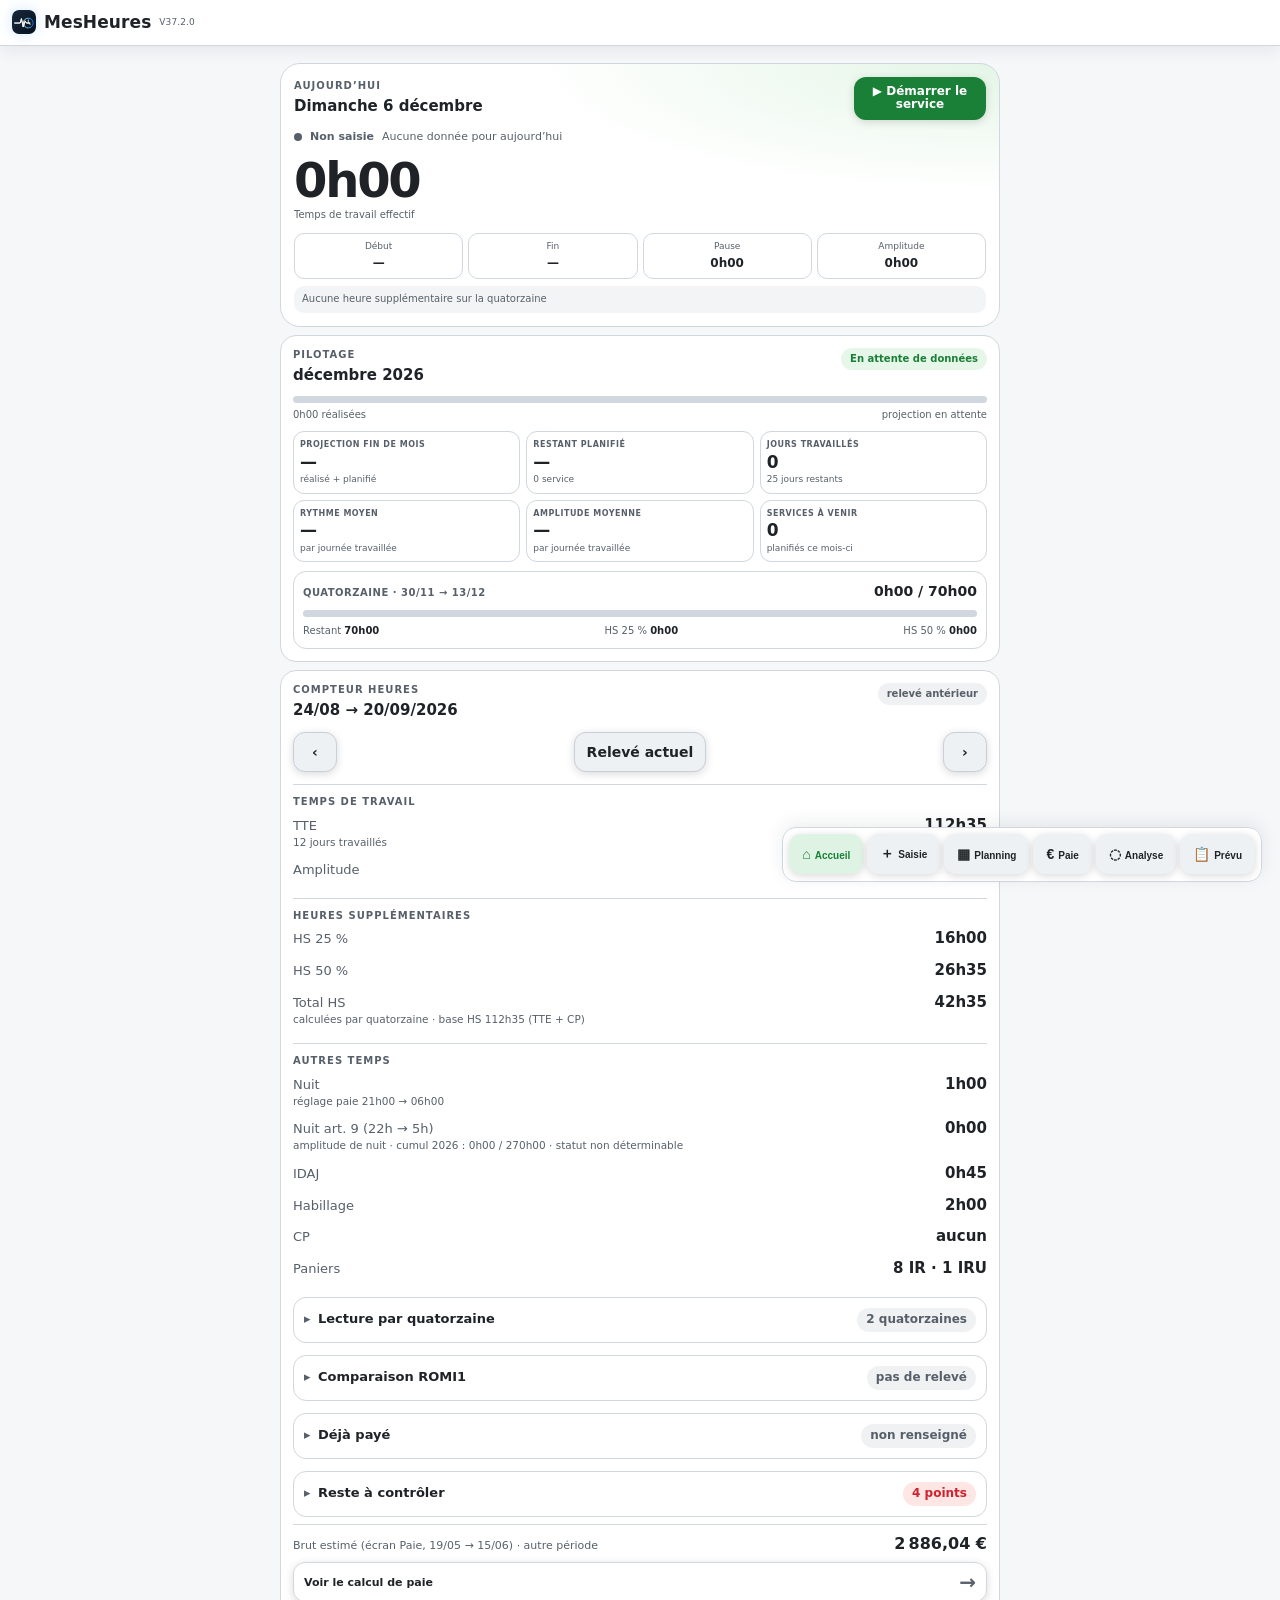
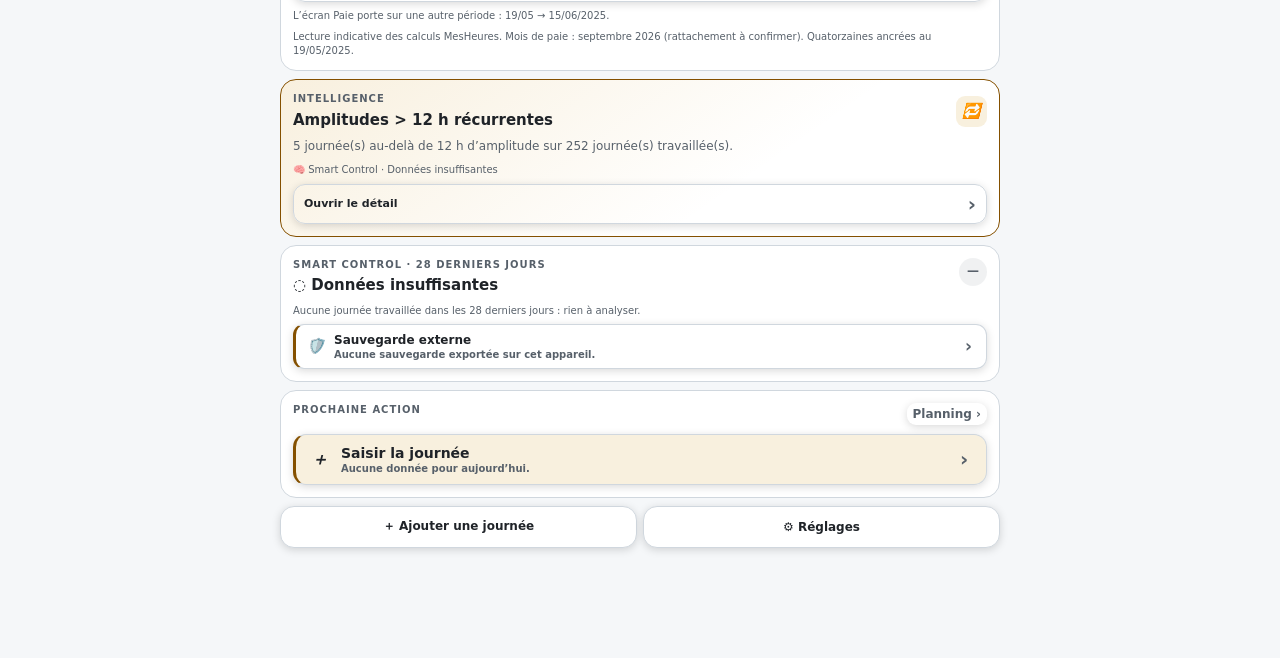
==== app/src/main/assets/web/index.html @ 26252062 "V37.2.0-C — Analyse structurée du planning prévisionnel Chaîne d'analyse d'un planning importé (lot " ====
<!DOCTYPE html>
<html lang="fr">
<head>
<meta charset="utf-8">
<meta name="viewport" content="width=device-width,initial-scale=1,viewport-fit=cover">
<meta name="theme-color" content="#0d1117">
<title>MesHeures V37.2.0</title>
<meta name="application-version" content="37.2.0">
<link rel="manifest" href="./manifest.json">
<link rel="stylesheet" href="./style/v30.css?v=37.2.0-C">
<link rel="stylesheet" href="./style/v31-home.css?v=37.2.0-C">
<link rel="stylesheet" href="./style/v32-fixes.css?v=37.2.0-C">
<link rel="icon" href="./icon.svg">







<!-- xlsx / pdf.js / tesseract ne sont plus chargés ici : ils pesaient plusieurs Mo
     téléchargés et parsés à CHAQUE démarrage, même sans import ni OCR.
     Ils sont maintenant chargés à la demande via mhLoadLib() (app-core.js),
     seulement quand une fonction d'import/OCR en a réellement besoin. -->
<style id="mh-base">
/* Styles de secours critiques : l'app reste correcte même si le CSS externe est encore en cache. */
#mhSplash{position:fixed;inset:0;background:#0b1016;z-index:9999;display:flex;flex-direction:column;align-items:center;justify-content:center;gap:8px;transition:opacity .28s ease,visibility .28s ease}
#mhSplash img{width:82px!important;height:82px!important;max-width:82px!important;object-fit:contain;border-radius:22px;box-shadow:0 0 30px #1687ff44}
#mhSplash b{font-size:25px;letter-spacing:-.5px}
#mhSplash span{font-size:10px;color:#7f8b98;letter-spacing:.8px}
#mhSplash.off{opacity:0;visibility:hidden;pointer-events:none}
.mh-header-logo{width:24px!important;height:24px!important;max-width:24px!important;max-height:24px!important;object-fit:contain;vertical-align:-6px;border-radius:7px;box-shadow:0 0 14px #1f8fff33}
:root{--bg:#0d1117;--card:#161b22;--line:#30363d;--txt:#e6edf3;--dim:#8b949e;--ok:#3fb950;--warn:#d29922;--bad:#f85149;--acc:#238636;--blue:#58a6ff;--pur:#bc8cff;--ora:#f0883e}
*{box-sizing:border-box;-webkit-tap-highlight-color:transparent}
body{margin:0;background:var(--bg);color:var(--txt);font:15px/1.45 system-ui,-apple-system,sans-serif;padding-bottom:80px}
header{position:sticky;top:0;z-index:20;background:#0d1117ee;backdrop-filter:blur(8px);border-bottom:1px solid var(--line);padding:10px 12px}
h1{font-size:17px;margin:0;display:flex;align-items:center;gap:8px}
.badge{background:var(--bad);color:#fff;font-size:10px;border-radius:9px;padding:1px 6px;font-weight:700}
.tabs{display:flex;gap:4px;margin-top:9px;overflow-x:auto}
.tabs button{flex:1;min-width:60px;background:#21262d;border:1px solid var(--line);color:var(--dim);border-radius:8px;padding:7px 2px;font-size:11px;font-weight:600;position:relative}
.tabs button.on{background:var(--acc);color:#fff;border-color:var(--acc)}
.tabs button .tb{position:absolute;top:-4px;right:-2px;background:var(--bad);color:#fff;font-size:9px;border-radius:7px;padding:0 4px;font-weight:700}
main{padding:12px;max-width:860px;margin:0 auto}
main>section{display:none}main>section.on{display:block}
.card{background:var(--card);border:1px solid var(--line);border-radius:12px;padding:13px;margin-bottom:11px}
h2{font-size:15px;margin:0 0 10px;color:var(--ok);display:flex;align-items:center;gap:7px}
h2 .sub{font-size:11px;color:var(--dim);font-weight:400}
label{display:block;font-size:11px;color:var(--dim);margin-bottom:3px;text-transform:uppercase;letter-spacing:.3px}
input,select,textarea{background:#0d1117;border:1px solid var(--line);color:var(--txt);border-radius:8px;padding:9px;font-size:15px;width:100%;font-family:inherit}
input[type=checkbox]{width:20px;height:20px;vertical-align:-4px}
textarea{font-size:12px;font-family:ui-monospace,monospace}
.grid{display:grid;gap:9px;grid-template-columns:repeat(auto-fit,minmax(130px,1fr))}
.g2{display:grid;gap:9px;grid-template-columns:1fr 1fr}
.g3{display:grid;gap:9px;grid-template-columns:1fr 1fr 1fr}
button{background:var(--acc);color:#fff;border:0;border-radius:9px;padding:10px 13px;font-size:14px;font-weight:600;cursor:pointer}
button.g{background:#21262d;border:1px solid var(--line);color:var(--txt)}
button.r{background:#3d1a1c;border:1px solid #6e2427;color:#ff9b96}
button.b{background:#0d2137;border:1px solid #1a3a5c;color:var(--blue)}
.row{display:flex;gap:7px;align-items:center;flex-wrap:wrap}
.nav{display:flex;gap:8px;align-items:center;margin-bottom:11px}
.nav button{padding:10px 15px;font-size:17px}
.nav .lbl{flex:1;text-align:center;font-weight:700;font-size:15px}
.chips{display:flex;gap:5px;flex-wrap:wrap;margin-bottom:11px}
.chips button{flex:1;min-width:56px;padding:8px 3px;font-size:12px;background:#21262d;border:1px solid var(--line);color:var(--dim)}
.chips button.on{background:var(--acc);color:#fff;border-color:var(--acc)}
table{width:100%;border-collapse:collapse;font-size:13px}
th,td{padding:6px 3px;text-align:left;border-bottom:1px solid var(--line);vertical-align:top}
th{color:var(--dim);font-size:10px;text-transform:uppercase;font-weight:600}
td.n,th.n{text-align:right;font-variant-numeric:tabular-nums}
td.ok{color:var(--ok);font-weight:700}td.bad{color:var(--bad);font-weight:700}
tr.q{background:#0f2d1a}tr.q td{color:var(--ok);font-weight:700}
tr.t{background:#1c2128}tr.t td{font-weight:700}
.kpis{display:grid;gap:8px;grid-template-columns:repeat(auto-fit,minmax(88px,1fr))}
.kpi{background:#0d1117;border:1px solid var(--line);border-radius:9px;padding:9px 4px;text-align:center;cursor:default}
.kpi b{display:block;font-size:16px;color:var(--ok);font-variant-numeric:tabular-nums}
.kpi span{font-size:10px;color:var(--dim)}
.kpi.warn b{color:var(--warn)}.kpi.bad b{color:var(--bad)}
.al{padding:8px 10px;border-radius:7px;margin-bottom:6px;font-size:13px;line-height:1.4}
.al.w{background:#2d2411;border-left:3px solid var(--warn)}
.al.b{background:#2d1516;border-left:3px solid var(--bad)}
.al.i{background:#11202d;border-left:3px solid var(--blue)}
.al.k{background:#0f2d1a;border-left:3px solid var(--ok)}
.al.p{background:#1e1230;border-left:3px solid var(--pur)}
.cal{display:grid;grid-template-columns:repeat(7,1fr) 44px;gap:3px}
.cal .h{font-size:10px;color:var(--dim);text-align:center;padding:3px 0}
.cel{background:#0d1117;border:1px solid var(--line);border-radius:7px;padding:4px 1px;min-height:52px;text-align:center;cursor:pointer;transition:opacity .15s}
.cel:active{opacity:.7}
.cel .d{font-size:11px;color:var(--dim)}
.cel .v{font-size:12px;font-weight:700;font-variant-numeric:tabular-nums}
.cel .ic{font-size:9px;line-height:1.2}
.cel.T{background:#0f2d1a;border-color:#1d5c33}.cel.T .v{color:var(--ok)}
.cel.RC{background:#1a1f4d;border-color:#33409e}.cel.RC .v{color:#8b9bff}
.cel.CP{background:#3d3312;border-color:#7a6620}.cel.CP .v{color:var(--warn)}
.cel.MAL{background:#3d1a1c;border-color:#6e2427}.cel.MAL .v{color:#ff9b96}
.cel.NUIT{background:#1a0d3d;border-color:#3d1a7a}.cel.NUIT .v{color:var(--pur)}
.cel.off{opacity:.3}.cel.now{outline:2px solid var(--ok)}
.cel.err{outline:2px solid var(--bad)}
.rec{background:#1c2128;border:1px solid var(--line);border-radius:7px;font-size:10px;padding:4px 1px;text-align:center;color:var(--dim);line-height:1.25}
.rec b{display:block;color:var(--ok);font-size:11px}
.pz{background:#0d1117;border:1px solid var(--line);border-radius:9px;padding:9px;margin-bottom:7px}
.bar{height:7px;background:#21262d;border-radius:4px;overflow:hidden;margin:7px 0}
.bar i{display:block;height:100%;background:var(--ok);transition:width .3s}
.bar.warn i{background:var(--warn)}.bar.bad i{background:var(--bad)}
.mut{color:var(--dim);font-size:12px}
.tag{display:inline-block;font-size:10px;font-weight:700;padding:2px 6px;border-radius:4px;margin:1px}
.tag.ok{background:#0f2d1a;color:var(--ok)}.tag.w{background:#2d2411;color:var(--warn)}.tag.b{background:#2d1516;color:var(--bad)}.tag.i{background:#11202d;color:var(--blue)}
.fab{position:fixed;bottom:0;left:0;right:0;background:#0d1117ee;backdrop-filter:blur(8px);border-top:1px solid var(--line);padding:9px 12px;display:flex;gap:8px;z-index:30}
.fab button{flex:1;font-size:13px}
.chart{display:flex;align-items:flex-end;gap:3px;height:92px;margin:9px 0}
.chart .bar-w{flex:1;height:100%;display:flex;flex-direction:column;justify-content:flex-end;align-items:center;gap:2px}
.chart .bar-w .bv{background:var(--acc);border-radius:3px 3px 0 0;width:100%;min-height:2px;transition:height .3s}
.chart .bar-w .bv.hs{background:var(--warn)}
.chart .bar-w .bl{font-size:8px;color:var(--dim)}
.modal-bg{display:none;position:fixed;inset:0;background:#0009;z-index:50;justify-content:center;align-items:flex-end}
.modal-bg.on{display:flex}
.modal{background:var(--card);border:1px solid var(--line);border-radius:16px 16px 0 0;padding:18px;width:100%;max-width:600px;max-height:80vh;overflow-y:auto}
.modal h3{margin:0 0 12px;font-size:16px}
.diff-ok{color:var(--ok)}.diff-bad{color:var(--bad)}.diff-warn{color:var(--warn)}
@media(min-width:600px){.modal{border-radius:16px;margin:auto}}
@media print{.tabs,.fab,header,button,textarea,.modal-bg{display:none!important}section{display:block!important}body{background:#fff;color:#000;padding:0}.card{border:1px solid #ccc;background:#fff;page-break-inside:avoid}h2,.kpi b{color:#000}}

/* premium fallback */
/* Fallback premium UI: keeps the dashboard readable even when an old PWA cache serves the stylesheet. */
.mh-dashboard{max-width:720px!important;margin:0 auto;padding-top:4px}.dash-head{display:flex;align-items:center;justify-content:space-between;padding:8px 2px 3px}.dash-brand{display:flex;align-items:center;gap:10px}.dash-logo{width:42px;height:42px;border-radius:13px;display:grid;place-items:center;background:linear-gradient(145deg,#242a35,#141922);border:1px solid #343c48;font-size:21px}.dash-kicker{font-size:12px;letter-spacing:1.3px;font-weight:900}.dash-kicker span{display:inline-block;margin-left:5px;padding:2px 7px;border:1px solid #c6a84b;border-radius:999px;color:#e4c762;font-size:8px;vertical-align:2px}.dash-greeting{font-size:21px;font-weight:800;line-height:1.1;margin-top:3px}.dash-settings{width:43px;height:43px;border-radius:13px!important;padding:0!important}.dash-sub{color:var(--dim);font-size:11px;padding:4px 4px 12px}.hero-pro{position:relative;overflow:hidden;background:linear-gradient(145deg,#171d26,#0b0f14);border:1px solid #2b3541;border-radius:23px;padding:17px;margin-bottom:16px}.hero-pro-top{display:flex;align-items:center;justify-content:space-between}.hero-pro-title{font-size:15px;font-weight:800}.hero-play{width:42px;height:42px;border-radius:13px!important;background:#222a34!important;border:1px solid #35404d!important;padding:0!important;font-size:22px!important}.hero-time{font-size:52px;line-height:1;font-weight:900;letter-spacing:-2.5px;margin:17px 0 4px}.hero-caption{color:var(--dim);font-size:11px}.hero-chart{height:55px;display:flex;align-items:flex-end;gap:8px;margin-top:16px}.mini-day{height:100%;flex:1;display:flex;flex-direction:column;justify-content:flex-end;align-items:center;gap:4px}.mini-day i{display:block;width:100%;max-width:24px;border-radius:6px 6px 2px 2px;background:linear-gradient(180deg,#b98cff,#7454bf)}.mini-day i.today{background:linear-gradient(180deg,#64dd8f,#209c54)}.mini-day span{font-size:8px;color:#6f7a86}.section-head{display:flex;align-items:center;justify-content:space-between;margin:5px 2px 9px}.section-head h2{margin:0!important;color:#eef3f7!important;font-size:16px!important}.text-action{background:transparent!important;border:0!important;color:#8e9aaa!important;padding:2px!important;font-size:11px!important}.period-pill{font-size:9px;padding:5px 8px;border-radius:999px;background:#151c24;border:1px solid #29333e;color:#8793a0}.stat-pair{display:grid;grid-template-columns:1fr 1fr;gap:10px;margin-bottom:16px}.stat-card{border:1px solid #2a333e;border-radius:18px;padding:14px;background:linear-gradient(145deg,#171d25,#10151c);min-height:110px;display:flex;flex-direction:column;justify-content:space-between}.stat-card span{font-size:10px;color:#9aa4b0}.stat-card b{font-size:25px}.stat-card.purple b{color:#b98cff}.stat-card.gold b{color:#e3b84c}.activity-card,.dash-panel{background:linear-gradient(145deg,#151b22,#0f141a);border:1px solid #29333e;border-radius:19px;padding:12px;margin-bottom:10px}.activity-grid{display:grid;grid-template-columns:repeat(7,1fr);gap:5px}.activity-day{min-height:74px!important;padding:9px 3px!important;border-radius:12px!important;background:#171e27!important;border:1px solid #28323e!important;display:flex;flex-direction:column;align-items:center;justify-content:space-between}.activity-day b{font-size:9px;color:#7d8996}.activity-day strong{font-size:13px}.activity-day.work strong{color:#65dc8e}.activity-day.night strong{color:#b98cff}.activity-day.leave strong{color:#e1b74d}.dash-grid-2{display:grid;grid-template-columns:1fr 1fr;gap:10px}.panel-title{display:flex;justify-content:space-between;font-weight:800;font-size:12px;margin-bottom:11px}.big-inline{display:flex;flex-direction:column}.big-inline b,.pay-big{font-size:24px;font-weight:900}.dash-muted{font-size:9px;color:#778390}.dash-progress{height:7px;background:#202832;border-radius:999px;overflow:hidden;margin:12px 0 7px}.dash-progress i{display:block;height:100%;background:linear-gradient(90deg,#36b865,#71dd9a)}.pay-lines{display:grid;gap:5px;margin-top:10px}.pay-lines div{display:flex;justify-content:space-between;border-top:1px solid #28313b;padding-top:5px;font-size:9px}.dash-alert{width:100%;display:flex;align-items:center;gap:9px;text-align:left;background:#121820!important;border:1px solid #252f3a!important;color:var(--txt)!important;padding:9px!important;border-radius:11px!important;margin-bottom:6px}.dash-alert div{display:flex;flex-direction:column;min-width:0;flex:1}.dash-alert small{font-size:10px;overflow:hidden;text-overflow:ellipsis}.dash-ok{padding:11px;border-radius:11px;background:#102318;color:#6ddd96;font-size:10px}.audit-empty{padding:12px;border-radius:10px;background:#0d1117;border:1px dashed var(--line);color:var(--dim);font-size:12px}@media(max-width:600px){.mh-dashboard{padding-left:0;padding-right:0}.hero-time{font-size:47px}.dash-grid-2{grid-template-columns:1fr}.stat-card{min-height:105px}}

/* Mobile navigation / legal / projection */
.mh-v30-nav{display:none}
.mh-v30-menu,.mh-v30-overlay{display:none;position:fixed;inset:0;background:#000b;z-index:100;align-items:flex-end}
.mh-v30-menu.on{display:flex}.mh-v30-sheet,.mh-v30-dialog{width:100%;max-width:680px;margin:auto auto 0;background:var(--card);border:1px solid var(--line);border-radius:18px 18px 0 0;padding:16px;max-height:86vh;overflow:auto}
.mh-v30-sheet-head{display:flex;justify-content:space-between;align-items:center;margin-bottom:12px;font-size:17px}.mh-v30-tools{display:grid;grid-template-columns:1fr 1fr;gap:8px}.mh-v30-tools button{background:#21262d;border:1px solid var(--line);text-align:left}.mh-v30-theme{border-top:1px solid var(--line);margin-top:14px;padding-top:12px}.mh-v30-theme>div{display:flex;gap:7px;margin-top:8px}.mh-v30-theme button{flex:1;background:#21262d}
.mh-v30-projection{margin-top:10px}.mh-v30-proj-grid{display:grid;grid-template-columns:repeat(3,1fr);gap:7px}.mh-v30-proj-grid>div{background:#0d1117;border:1px solid var(--line);border-radius:10px;padding:9px;text-align:center}.mh-v30-proj-grid span{display:block;font-size:10px;color:var(--dim)}.mh-v30-proj-grid b{display:block;font-size:18px;margin-top:3px}.mh-v30-proj-grid b.ok{color:var(--ok)}.mh-v30-proj-grid b.warn{color:var(--warn)}.mh-v30-proj-grid b.bad{color:var(--bad)}.mh-v30-proj-note,.mh-v30-reg small{display:block;color:var(--dim);font-size:10px;margin-top:8px}.mh-v30-reg{margin-top:9px;padding-top:9px;border-top:1px solid var(--line)}.mh-v30-back{display:flex;justify-content:space-between;align-items:center;padding:9px 0;border-bottom:1px solid var(--line);font-size:12px}.mh-v30-legal-list small{display:block;color:var(--dim);margin-top:3px}.mh-v30-overlay{display:flex}.mh-v30-dialog{margin:auto;border-radius:18px;max-height:85vh}.mh-v30-dialog hr{border:0;border-top:1px solid var(--line);margin:12px 0}
:root[data-theme="light"]{--bg:#f5f7f9;--card:#fff;--line:#d0d7de;--txt:#1f2328;--dim:#57606a;--ok:#1a7f37;--warn:#9a6700;--bad:#cf222e;--blue:#0969da;--pur:#8250df;--ora:#bc4c00} :root[data-theme="light"] body{background:var(--bg)}
@media(max-width:700px){body{padding-bottom:76px}.tabs{display:none}.mh-v30-nav{display:flex;position:fixed;left:0;right:0;bottom:0;z-index:80;background:#0d1117f2;border-top:1px solid var(--line);backdrop-filter:blur(12px);padding:7px 6px calc(7px + env(safe-area-inset-bottom));gap:5px}.mh-v30-nav button{flex:1;background:transparent;color:var(--dim);border:0;padding:6px 2px;font-size:18px;line-height:1}.mh-v30-nav button span{display:block;font-size:9px;margin-top:3px;font-weight:700}.mh-v30-nav button:active,.mh-v30-nav button:hover{color:#fff}.mh-v30-proj-grid{grid-template-columns:1fr 1fr 1fr}.mh-v30-tools{grid-template-columns:1fr 1fr}}
@media(min-width:701px){.mh-v30-nav{display:flex;position:fixed;right:18px;bottom:18px;z-index:80;background:var(--card);border:1px solid var(--line);border-radius:14px;padding:6px;gap:4px}.mh-v30-nav button{background:#21262d}.mh-v30-nav button span{font-size:10px;margin-left:4px}}

.mh-v30-intel{margin:10px 0}.mh-v30-intel .mh-v30-kpis{display:grid;grid-template-columns:repeat(3,1fr);gap:8px}.mh-v30-intel .mh-v30-kpis>div{background:#0d1117;border:1px solid var(--line);border-radius:10px;padding:9px;text-align:center}.mh-v30-intel .mh-v30-kpis b{display:block;font-size:18px}.mh-v30-intel .mh-v30-kpis span{display:block;color:var(--dim);font-size:9px;margin-top:3px}.mh-v30-intel .mh-v30-kpis b.ok{color:var(--ok)}.mh-v30-intel .mh-v30-kpis b.warn{color:var(--warn)}.mh-v30-intel .mh-v30-kpis b.bad{color:var(--bad)}.mh-v30-intel-bar{height:7px;background:#202832;border-radius:999px;overflow:hidden;margin:10px 0 7px}.mh-v30-intel-bar i{display:block;height:100%;background:linear-gradient(90deg,#36b865,#e3b84c,#f85149)}.mh-v30-intel-note{font-size:10px;color:var(--dim);margin-bottom:9px}.mh-v30-intel details{border-top:1px solid var(--line);padding-top:9px}.mh-v30-intel details summary{font-size:12px;font-weight:700;cursor:pointer}.mh-v30-intel .al small{display:block;color:var(--dim);margin-top:4px}.mh-v30-intel .audit-empty{margin-top:8px}
@media(max-width:600px){.mh-v30-intel .mh-v30-kpis{grid-template-columns:1fr 1fr}.mh-v30-intel .mh-v30-kpis>div:last-child{grid-column:1/-1}}

/* V31.1.0 — THEME LIGHT FINAL OVERRIDE
   Cette couche corrige les anciennes couches historiques qui imposaient des couleurs sombres en dur.
   Elle ne modifie ni le moteur métier ni les données. */
:root[data-theme="light"]{
  --bg:#f5f7f9;--card:#ffffff;--card2:#f0f3f6;--line:#d0d7de;--txt:#1f2328;--dim:#57606a;
  --acc:#1a7f37;--acc2:#116329;--blue:#0969da;--warn:#9a6700;--bad:#cf222e;--pur:#8250df;--ora:#bc4c00;
  --shadow:0 8px 24px rgba(31,35,40,.10);
  color-scheme:light;
}
:root[data-theme="light"] html,
html[data-theme="light"]{background:#f5f7f9!important;color-scheme:light}
:root[data-theme="light"] body{
  background:#f5f7f9!important;color:#1f2328!important;
}
:root[data-theme="light"] header{
  background:rgba(255,255,255,.94)!important;border-bottom-color:#d0d7de!important;box-shadow:0 4px 18px rgba(31,35,40,.08)!important;
}
:root[data-theme="light"] .card,
:root[data-theme="light"] .home-card,
:root[data-theme="light"] .dash-panel,
:root[data-theme="light"] .activity-card,
:root[data-theme="light"] .mh-plugin-card,
:root[data-theme="light"] .mh-v30-card,
:root[data-theme="light"] .mh-v30-dossier,
:root[data-theme="light"] .mh-v30-proof,
:root[data-theme="light"] .mh-v30-reconciliation,
:root[data-theme="light"] .pay-sim-card,
:root[data-theme="light"] .hero,
:root[data-theme="light"] .hero-pro,
:root[data-theme="light"] .pro-summary,
:root[data-theme="light"] .security-box,
:root[data-theme="light"] .mh-v30-sheet,
:root[data-theme="light"] .mh-v30-dialog,
:root[data-theme="light"] .mh-dashboard .card{
  background:#ffffff!important;color:#1f2328!important;border-color:#d0d7de!important;box-shadow:var(--shadow)!important;
}
:root[data-theme="light"] .hero-pro,
:root[data-theme="light"] .hero,
:root[data-theme="light"] .pro-summary{
  background:linear-gradient(145deg,#ffffff,#f4f7fa)!important;
}
:root[data-theme="light"] .stat-card,
:root[data-theme="light"] .activity-day,
:root[data-theme="light"] .mh-v30-proj-grid>div,
:root[data-theme="light"] .mh-v30-intel .mh-v30-kpis>div,
:root[data-theme="light"] .kpi,
:root[data-theme="light"] .home-kpi,
:root[data-theme="light"] .pz,
:root[data-theme="light"] .cel,
:root[data-theme="light"] .rec,
:root[data-theme="light"] .audit-strip span,
:root[data-theme="light"] .pro-grid>div,
:root[data-theme="light"] .mh-v30-row,
:root[data-theme="light"] .period-pill{
  background:#f6f8fa!important;color:#1f2328!important;border-color:#d0d7de!important;
}
:root[data-theme="light"] .stat-card,
:root[data-theme="light"] .activity-card,
:root[data-theme="light"] .dash-panel{background:linear-gradient(145deg,#ffffff,#f6f8fa)!important}
:root[data-theme="light"] .mh-v30-nav,
:root[data-theme="light"] .fab,
:root[data-theme="light"] .nav{
  background:rgba(255,255,255,.96)!important;color:#1f2328!important;border-color:#d0d7de!important;box-shadow:0 -4px 18px rgba(31,35,40,.08)!important;
}
:root[data-theme="light"] .mh-v30-nav button,
:root[data-theme="light"] .mh-v30-tools button,
:root[data-theme="light"] .mh-v30-theme button,
:root[data-theme="light"] .tabs button,
:root[data-theme="light"] button.g{
  background:#eef1f4!important;color:#1f2328!important;border-color:#c7cfd8!important;
}
:root[data-theme="light"] .mh-v30-nav button:hover,
:root[data-theme="light"] .mh-v30-nav button:active{color:#0969da!important}
:root[data-theme="light"] button.b{background:#eaf2ff!important;color:#0969da!important;border-color:#9ec5fe!important}
:root[data-theme="light"] button.r{background:#fff0f0!important;color:#cf222e!important;border-color:#f2b8b8!important}
:root[data-theme="light"] input,
:root[data-theme="light"] select,
:root[data-theme="light"] textarea{
  background:#ffffff!important;color:#1f2328!important;border-color:#c7cfd8!important;
}
:root[data-theme="light"] input::placeholder,
:root[data-theme="light"] textarea::placeholder{color:#8c959f!important}
:root[data-theme="light"] .mh-page-title,
:root[data-theme="light"] .home-title,
:root[data-theme="light"] .dash-greeting,
:root[data-theme="light"] .section-head h2,
:root[data-theme="light"] .panel-title,
:root[data-theme="light"] .dash-kicker,
:root[data-theme="light"] h1,
:root[data-theme="light"] h3,
:root[data-theme="light"] td,
:root[data-theme="light"] th{color:#1f2328!important}
:root[data-theme="light"] .section-head h2{color:#1f2328!important}
:root[data-theme="light"] .mh-page-sub,
:root[data-theme="light"] .dash-sub,
:root[data-theme="light"] .home-date,
:root[data-theme="light"] .home-muted,
:root[data-theme="light"] .dash-muted,
:root[data-theme="light"] .hero-caption,
:root[data-theme="light"] .stat-card span,
:root[data-theme="light"] .stat-card small,
:root[data-theme="light"] .activity-day b,
:root[data-theme="light"] .period-pill,
:root[data-theme="light"] .text-action,
:root[data-theme="light"] .mut,
:root[data-theme="light"] label,
:root[data-theme="light"] .mh-v30-intel-note,
:root[data-theme="light"] .mh-v30-proj-note,
:root[data-theme="light"] .mh-v30-reg small{color:#57606a!important}
:root[data-theme="light"] .dash-logo{background:linear-gradient(145deg,#eef2f6,#ffffff)!important;border-color:#cbd3dc!important}
:root[data-theme="light"] .dash-settings{background:#eef1f4!important;color:#1f2328!important}
:root[data-theme="light"] .activity-day.work strong{color:#1a7f37!important}
:root[data-theme="light"] .activity-day.night strong{color:#8250df!important}
:root[data-theme="light"] .activity-day.leave strong{color:#9a6700!important}
:root[data-theme="light"] .home-kpi.ok b,
:root[data-theme="light"] .kpi b,
:root[data-theme="light"] .mh-v30-intel .mh-v30-kpis b.ok{color:#1a7f37!important}
:root[data-theme="light"] .home-kpi.warn b,
:root[data-theme="light"] .kpi.warn b,
:root[data-theme="light"] .mh-v30-intel .mh-v30-kpis b.warn{color:#9a6700!important}
:root[data-theme="light"] .home-kpi.bad b,
:root[data-theme="light"] .kpi.bad b,
:root[data-theme="light"] .mh-v30-intel .mh-v30-kpis b.bad{color:#cf222e!important}
:root[data-theme="light"] .cel.T{background:#e8f5ec!important;border-color:#9fd3ae!important}
:root[data-theme="light"] .cel.RC{background:#eef0ff!important;border-color:#b8c0f5!important}
:root[data-theme="light"] .cel.CP{background:#fff7dc!important;border-color:#e3c76b!important}
:root[data-theme="light"] .cel.MAL{background:#fff0f0!important;border-color:#e8aaaa!important}
:root[data-theme="light"] .cel.NUIT{background:#f3ecff!important;border-color:#c8a9ed!important}
:root[data-theme="light"] tr.q{background:#e8f5ec!important}
:root[data-theme="light"] tr.t{background:#eef1f4!important}
:root[data-theme="light"] .al.w{background:#fff7dc!important;border-left-color:#9a6700!important;color:#7a5200!important}
:root[data-theme="light"] .al.b{background:#fff0f0!important;border-left-color:#cf222e!important;color:#9b1c24!important}
:root[data-theme="light"] .al.i{background:#eaf2ff!important;border-left-color:#0969da!important;color:#0754a5!important}
:root[data-theme="light"] .al.k{background:#e8f5ec!important;border-left-color:#1a7f37!important;color:#176b31!important}
:root[data-theme="light"] .al.p{background:#f3ecff!important;border-left-color:#8250df!important;color:#6334a3!important}
:root[data-theme="light"] .danger-soft{background:#fff0f0!important;border-color:#e8aaaa!important;color:#9b1c24!important}
:root[data-theme="light"] .dash-alert{background:#f6f8fa!important;border-color:#d0d7de!important;color:#1f2328!important}
:root[data-theme="light"] .dash-ok{background:#e8f5ec!important;color:#176b31!important}
:root[data-theme="light"] .audit-empty{background:#f6f8fa!important;border-color:#d0d7de!important;color:#57606a!important}
:root[data-theme="light"] .mh-v30-menu,
:root[data-theme="light"] .mh-v30-overlay,
:root[data-theme="light"] .modal-bg{background:rgba(31,35,40,.35)!important}
:root[data-theme="light"] .mh-v30-sheet-head{color:#1f2328!important}
:root[data-theme="light"] .mh-v30-theme{border-color:#d0d7de!important}
:root[data-theme="light"] .mh-v30-intel .mh-v30-kpis>div,
:root[data-theme="light"] .mh-v30-proj-grid>div{box-shadow:none!important}
:root[data-theme="light"] .dash-progress,
:root[data-theme="light"] .mh-v30-intel-bar,
:root[data-theme="light"] .bar,
:root[data-theme="light"] .home-progress{background:#dfe5eb!important}
:root[data-theme="light"] .hero-play{background:#eef1f4!important;border-color:#c7cfd8!important;color:#1f2328!important}
:root[data-theme="light"] .pay-lines div,
:root[data-theme="light"] .home-row{border-color:#d0d7de!important}
:root[data-theme="light"] .mh-v30-timeline,
:root[data-theme="light"] .mh-v30-timeline *{border-color:#d0d7de!important}

</style>
<script defer src="./scripts/app-v35-romi-bridge.js?v=37.2.0-C"></script>
<script defer src="./scripts/app-v35-pa-analyse.js?v=37.2.0-C"></script>
</head>
<body><div id="mhSplash"><img src="./icon.svg" alt=""><b>MesHeures</b><span>Suivre aujourd’hui · anticiper demain</span></div>
<header>
<h1><img src="./icon.svg" class="mh-header-logo" alt="" width="24" height="24"> MesHeures <span id="mhVersion" class="mut" style="font-size:9px;font-weight:500">V37.2.0</span> <span id="hBadge" style="display:none" class="badge">!</span></h1>

</header>
<main>
<section id="s-home" class="mh-dashboard on"></section>


<section id="s-jour">
<div class="nav">
<button class="g" onclick="goDay(-1)">‹</button>
<div class="lbl" id="dLbl"></div>
<button class="g" onclick="goDay(1)">›</button>
</div>
<div class="card">
<div class="chips" id="dType"></div>
<div id="dWork"></div>
<div style="margin-top:9px"><label>Note</label>
<input id="dNote" maxlength="120" onchange="setD('note',this.value)" placeholder="Remarque, incident…"></div>
</div>
<div class="card"><h2>Résumé du jour</h2><div class="kpis" id="dKpi"></div><div id="dAl" style="margin-top:10px"></div></div>
<div class="card"><h2>Quatorzaine en cours</h2><div id="dQuat"></div></div>
<div class="card"><h2>Projection fin de période <span class="sub" id="dProjLbl"></span></h2><div id="dProj"></div></div>
<div class="fab">
<button class="g" onclick="goToday()">📅 Aujourd'hui</button>
<button class="g" onclick="dupliConfirm()">📋 Copier veille</button>
<button class="g danger-soft" onclick="clearDay()">🗑️ Effacer</button>
<button class="g" onclick="mhPrint()">🖨️ Imprimer</button>
</div>
</section>

<section id="s-mois">
<div class="nav">
<button class="g" onclick="goMonth(-1)">‹</button>
<div class="lbl" id="mLbl"></div>
<button class="g" onclick="goMonth(1)">›</button>
</div>
<div class="month-toolbar card">
  <div class="month-toolbar-top"><div><span class="month-mini-label">SUIVI DU MOIS</span><strong id="mSummaryLine">—</strong></div><button class="g month-today" onclick="goTodayMonth()">Aujourd'hui</button></div>
  <div class="month-modes" role="tablist" aria-label="Affichage du mois">
    <button id="mModeCal" class="on" onclick="setMonthMode('calendar')">▦ Calendrier</button>
    <button id="mModePlan" onclick="setMonthMode('planning')">☰ Planning</button>
  </div>
</div>
<div class="card month-calendar-card"><div class="month-legend"><span><i class="lg-work"></i>Travail</span><span><i class="lg-leave"></i>CP</span><span><i class="lg-rest"></i>RC</span><span><i class="lg-alert"></i>Alerte</span></div><div class="cal" id="mCal"></div>
<div class="mut month-help">Touchez une journée pour l'ouvrir · les totaux sont regroupés par semaine</div></div>
<div class="card month-selected" id="mSelected"></div>
<div class="card"><h2>Total du mois</h2><div class="kpis" id="mKpi"></div></div>
<div class="card"><h2>Graphique TTE journalier</h2><div class="chart" id="mChart"></div></div>
<div class="card"><h2>Dimanches, fériés et alertes du mois</h2><div id="mDim"></div></div>
</section>

<section id="s-paie">
<div class="nav">
<button class="g" onclick="goPer(-1)">‹</button>
<div class="lbl" id="pLbl"></div>
<button class="g" onclick="goPer(1)">›</button>
</div>
<div class="card">
<div class="g2">
<div><label>Début de période</label><input type="date" id="pS" onchange="DB.per.start=this.value;save();renderPay()"></div>
<div><label>Nb de quatorzaines</label><input type="number" min="1" max="6" id="pN" onchange="DB.per.nb=+this.value;save();renderPay()"></div>
</div>
<div style="margin-top:9px" id="pAlign"></div>
<button onclick="regPer()" style="margin-top:6px;width:100%">📌 Enregistrer dans l'audit</button>
</div>
<div class="card pay-sim-card" id="pSimCard"><div class="pay-sim-head"><div><span class="eyebrow">SIMULATION</span><h2>💶 Fiche de paie estimative</h2></div><span class="sim-badge">ESTIMATION</span></div><div id="pSim"></div><div class="sim-disclaimer">Simulation indicative — elle ne remplace pas votre bulletin de salaire.</div></div>
<div class="card"><h2>KPIs</h2><div class="kpis" id="pKpi"></div></div>
<div class="card"><h2>Détail quatorzaines</h2><div style="overflow-x:auto"><table id="pTab"></table></div></div>
<div class="card"><h2>Anomalies <span class="sub" id="pAlCount"></span></h2><div id="pAl"></div></div>
<div class="card"><h2>Brut estimé</h2><div style="overflow-x:auto"><table id="pBrut"></table></div>
<div class="g2" style="margin-top:9px">
<button class="g" onclick="copySum()">📋 Copier résumé</button>
<button class="g" onclick="mhPrint()">🖨️ Imprimer</button>
</div></div>
<div class="card"><h2>Repos compensateur</h2>
<div class="g2">
<div><label>HS 25 % payées (h)</label><input type="number" step="0.01" id="pP25" onchange="setBul('p25',this.value)"></div>
<div><label>HS 50 % payées (h)</label><input type="number" step="0.01" id="pP50" onchange="setBul('p50',this.value)"></div>
</div>
<div class="g2" style="margin-top:9px">
<div><label>RC antérieur (h)</label><input type="number" step="0.01" id="pRC" onchange="setBul('rcOld',this.value)"></div>
<div><label>RC bulletin (h)</label><input type="number" step="0.01" id="pRCA" onchange="setBul('rcAcq',this.value)"></div>
</div>
<div id="pRcOut" style="margin-top:9px"></div></div>
<div class="card"><h2>Comparaison TTE bulletin</h2><div style="overflow-x:auto"><table id="pCmp"></table></div></div>
</section>

<section id="s-audit">
<div class="card"><h2>Vue globale</h2><div class="kpis" id="aKpi"></div></div>
<div class="card"><h2>Résumé annuel</h2><div style="overflow-x:auto"><table id="aAnn"></table></div></div>
<div class="card"><h2>Périodes enregistrées</h2><div style="overflow-x:auto"><table id="aTab"></table></div></div>
<div class="card"><h2>Dimanches & fériés travaillés</h2><div id="aFer"></div></div>
<div class="card"><h2>Solde RC cumulé</h2><div id="aRc"></div></div>
<div class="card"><h2>Anomalies critiques</h2><div id="aAl"></div></div>
</section>

<section id="s-bul">
<div class="card">
<h2>📄 Importer un bulletin de paie employeur</h2>
<div class="al i" style="margin-bottom:10px">Importe ton bulletin PDF reçu de l'employeur. Le programme détecte automatiquement les écarts avec ses propres calculs.</div>
<div style="margin-bottom:9px"><label>Fichier PDF bulletin de paie</label>
<input type="file" accept=".pdf,application/pdf" id="fbul" onchange="parseBulFile(this.files[0])"></div>
<label>ou coller le texte extrait ici</label>
<textarea id="bulTxt" rows="5" placeholder="Colle le texte copié depuis le bulletin PDF…"></textarea>
<button onclick="analyserBulletin()" style="margin-top:7px;width:100%">🔍 Analyser le bulletin</button>
<div id="bulOut" style="margin-top:9px"></div>
</div>
<div class="card" id="bulResultCard" style="display:none">
<h2>Résultat de l'analyse <span class="sub" id="bulMois"></span></h2><div id="bulStatus" class="bulletin-status"></div>
<div class="kpis" id="bulKpi"></div>
<div style="margin-top:10px;overflow-x:auto"><table id="bulTab"></table></div>
<div id="bulAl" style="margin-top:10px"></div>
</div>
<div class="card">
<h2>Historique des bulletins importés</h2>
<div id="bulHist"></div>
</div>
</section>

<section id="s-romi">
<div class="card">
<h2>📋 ROMI1 <span class="sub">Récap Mensuel Salarié — relevé officiel employeur</span></h2>
<div class="al i" style="margin-bottom:10px">C'est le document le plus fiable de l'employeur (durée du travail, RC, ancienneté) — plus fiable que ton propre suivi.
<b>Le ROMI1 reçu est un scan (impression → PDF), sans texte à l'intérieur.</b> Le moteur ROMI1 V37.2.0 conserve les valeurs du document source séparément des calculs MesHeures. L'OCR n'est utilisé qu'en secours.</div>
<div style="margin-bottom:9px"><label>Photo ou PDF du ROMI1</label>
<input type="file" accept=".pdf,application/pdf,image/*" id="fromi" onchange="parseRomiFile(this.files[0])"></div>
<div id="romiOcrOut" style="margin-top:9px"></div>
<details style="margin-top:9px"><summary class="mut" style="cursor:pointer">Texte brut lu par l'OCR (vérification)</summary>
<textarea id="romiRawTxt" rows="6" readonly style="margin-top:7px"></textarea></details>
<div class="g2" style="margin-top:9px">
<div><label>Début de période</label><input type="date" id="rmStart"></div>
<div><label>Fin de période</label><input type="date" id="rmEnd"></div>
</div>
<div class="grid" id="rmFields" style="margin-top:9px"></div>
<button onclick="saveRomi()" style="margin-top:9px;width:100%">💾 Enregistrer ce relevé</button>
<div id="romiOut" style="margin-top:9px"></div>
</div>
<div class="card" id="romiResultCard" style="display:none">
<h2>Analyse <span class="sub" id="romiPerLbl"></span></h2>
<div class="kpis" id="romiKpi"></div>
<div id="romiAl" style="margin-top:10px"></div>
</div>
<div class="card"><h2>Historique des relevés ROMI1</h2><div id="romiHist"></div></div>
</section>

<section id="s-prevu" aria-label="Planning prévisionnel"></section>
<section id="s-reg">
<div class="card"><h2>Identité & contrat</h2>
<div class="g2">
<div><label>Prénom Nom</label><input id="rNom" placeholder="Mickael ROTH" onchange="DB.s.nom=this.value;save()"></div>
<div><label>Date d'embauche</label><input type="date" id="rEmb" onchange="DB.s.emb=this.value;save();renderReg()"></div>
</div>
<div class="g2" style="margin-top:9px">
<div><label>Ancienneté auto (calc.)</label><div id="rAncCalc" class="al i" style="margin:0;font-size:12px"></div></div>
<div><label>Ancienneté prime (%)</label><input type="number" step="0.01" id="rAnc" onchange="DB.s.anc=+this.value;save()"></div>
</div>
</div>
<div class="card"><h2>Tarifs</h2><div class="grid" id="rg1"></div></div>
<div class="card"><h2>Quatorzaines & durées</h2>
<div class="grid" id="rg2"></div>
<div style="margin-top:9px"><label style="text-transform:none;font-size:14px;color:var(--txt)"><input type="checkbox" id="rMin" onchange="DB.s.min=this.checked;save();renderAll()"> TTE minimale 4h30 (si contrat)</label></div>
</div>
<div class="card"><h2>Paniers & habillage</h2><div class="grid" id="rg3"></div></div>
<div class="card"><h2>Import AmbuTrack — PDF</h2>
<div style="margin-bottom:8px"><label>Fichier PDF AmbuTrack</label>
<input type="file" accept=".pdf,application/pdf" id="fpdf" onchange="parsePdfFile(this.files[0])"></div>
<label>ou coller le texte ici</label>
<textarea id="impTxt" rows="5" placeholder="Colle ici le texte copié depuis le PDF AmbuTrack…"></textarea>
<button onclick="parsePDF()" style="margin-top:7px;width:100%">Importer le texte</button>
<div id="impOut" style="margin-top:9px"></div>
</div>
<div class="card"><h2>Import AmbuTrack — Excel</h2>
<input type="file" accept=".xlsx,.xls" id="fx" onchange="parseExcel(this.files[0])">
</div>
<div class="card"><h2>Sauvegarde JSON</h2>
<div id="rBk" style="margin-bottom:9px"></div>
<div class="row">
<button class="g" onclick="expo()">⬇ Exporter</button>
<button class="g" onclick="$('impJ').click()">⬆ Importer JSON</button>
<input type="file" accept=".json" id="impJ" onchange="impo(this)" style="display:none">
<button class="r" onclick="wipe()">🗑 Effacer tout</button>
</div>
</div>
<div class="card plugin-manager"><div class="section-head"><h2>🧩 Extensions</h2><span class="period-pill">V37.2.0</span></div>
<div class="al i">Ajoute des modules à MesHeures sans toucher au cœur de l’application. Les extensions importées sont isolées dans un cadre sécurisé et n’accèdent qu’aux données explicitement autorisées.</div>
<div class="row" style="margin-bottom:10px"><button onclick="$('mhPluginFile').click()">➕ Installer .mhplugin</button><button class="g" onclick="mhPluginInfo()">ℹ️ Fonctionnement</button><button class="g" onclick="mhPluginExport()">⬇️ Export plugins</button><input id="mhPluginFile" type="file" accept=".mhplugin,application/json" onchange="mhImportPlugin(this)" style="display:none"></div>
<div id="mhPluginList"></div>
</div>
<div class="card"><h2>Archive PDF pré-chargée</h2>
<div class="al i">📦 <b>Mickael Roth — Ambulance de l'uby</b><br>19/05/2025 → 06/09/2026 · se charge automatiquement au 1er lancement.</div>
<button class="g" onclick="loadArchive()" style="margin-top:8px;width:100%">🔄 Recharger l'archive</button>
</div>
</section>
</main>

<div class="modal-bg" id="dayMenuModal">
<div class="modal day-menu-modal">
<div class="day-menu-kicker">MESHEURES · JOURNÉE</div>
<h3 id="dayMenuTitle">Journée</h3>
<div id="dayMenuSummary" class="day-menu-summary"></div>
<label>Date de destination</label>
<input type="date" id="dayDupTarget">
<div class="day-menu-actions">
<button onclick="dayMenuAction('edit')">✏️ Modifier</button>
<button class="g" onclick="dayMenuAction('detail')">📊 Voir le détail</button>
<button class="g" onclick="dayMenuAction('duplicate')">📋 Dupliquer vers…</button>
<button class="r" onclick="dayMenuAction('clear')">🗑️ Effacer</button>
</div>
<button class="g day-menu-close" onclick="closeModal('dayMenuModal')">Fermer</button>
</div>
</div>

<div class="modal-bg" id="undoModal">
<div class="modal">
<h3>↩️ Annuler la dernière action ?</h3>
<div id="undoDesc" style="margin-bottom:14px;color:var(--dim);font-size:13px"></div>
<div class="row">
<button onclick="doUndo()">Annuler l'action</button>
<button class="g" onclick="closeModal('undoModal')">Garder</button>
</div>
</div>
</div>

<script defer src="./scripts/app-core.js?v=37.2.0-C"></script>
<script defer src="./scripts/app-v37-periode.js?v=37.2.0-C"></script>
<script defer src="./scripts/app-v371-nuit.js?v=37.2.0-C"></script>
<script defer src="./scripts/app-v372-planning.js?v=37.2.0-C"></script>
<script defer src="./scripts/app-v372-planning-import.js?v=37.2.0-C"></script>
<script defer src="./scripts/app-v372-planning-grid.js?v=37.2.0-C"></script>
<script defer src="./scripts/app-v372-planning-ocr.js?v=37.2.0-C"></script>
<script defer src="./scripts/app-v372-planning-analysis.js?v=37.2.0-C"></script>
<script defer src="./scripts/app-v372-planning-validation.js?v=37.2.0-C"></script>
<script defer src="./scripts/app-v372-planning-loader.js?v=37.2.0-C"></script>
<script defer src="./scripts/app-v372-planning-ui.js?v=37.2.0-C"></script>
<script defer src="./scripts/app-pwa.js?v=37.2.0-C"></script>
<script defer src="./scripts/app-ui.js?v=37.2.0-C"></script>
<script defer src="./scripts/specialized-reader.js?v=37.2.0-C"></script>
<script defer src="./scripts/app-parser.js?v=37.2.0-C"></script>
<script defer src="./scripts/app-plugins.js?v=37.2.0-C"></script>
<script src="./vendor/pdfjs/pdf.min.js"></script>
<script>
if(window.pdfjsLib){
  window.pdfjsLib.GlobalWorkerOptions.workerSrc="./vendor/pdfjs/pdf.worker.min.js";
}
</script>
<script defer src="./scripts/romi-master.js?v=37.2.0-C"></script>
<script defer src="./scripts/app.js?v=37.2.0-C"></script>
<script defer src="./scripts/app-pay.js?v=37.2.0-C"></script>
<script defer src="./scripts/app-roadmap.js?v=37.2.0-C"></script>
<script defer src="./scripts/app-projection.js?v=37.2.0-C"></script>
<script defer src="./scripts/app-legal.js?v=37.2.0-C"></script>
<script defer src="./scripts/app-backup.js?v=37.2.0-C"></script>
<script defer src="./scripts/app-v31-4-smart.js?v=37.2.0-C"></script>
<script defer src="./scripts/app-intelligence.js?v=37.2.0-C"></script>
<script defer src="./scripts/app-evidence.js?v=37.2.0-C"></script>
<script defer src="./scripts/app-dossier.js?v=37.2.0-C"></script>
<script defer src="./scripts/app-reconciliation.js?v=37.2.0-C"></script>
<script defer src="./scripts/app-hybrid.js?v=37.2.0-C"></script>
<script defer src="scripts/app-v30.js?v=37.2.0-C"></script>
<script defer src="scripts/app-v30-smart.js?v=37.2.0-C"></script>
<script defer src="./scripts/app-v37-control.js?v=37.2.0-C"></script>
<script defer src="./scripts/app-v37-dossier.js?v=37.2.0-C"></script>
<script defer src="./scripts/app-v37-romi-reconciliation.js?v=37.2.0-C"></script>
<script defer src="./scripts/app-v37-compteur.js?v=37.2.0-C"></script>
<script defer src="scripts/app-v31-home.js?v=37.2.0-C"></script>
<script defer src="./scripts/app-v37-assistant-paie.js?v=37.2.0-C"></script>
<script defer src="./scripts/app-v33-assistant.js?v=37.2.0-C"></script>
<script defer src="./scripts/app-theme.js?v=37.2.0-C"></script>
<script>(function(){var hide=function(){var s=document.getElementById('mhSplash');if(s)s.classList.add('off')};setTimeout(hide,300);setTimeout(hide,1000);})();</script>
<script defer src="./scripts/app-v35-7-romi-reconciliation.js?v=37.2.0-C"></script>
<script defer src="./scripts/app-v35-8-correction.js?v=37.2.0-C"></script>
</body>
</html>
---- app/src/main/assets/web/style/v30.css ----
:root{--bg:#090d12;--card:#111820;--card2:#0d141c;--line:#26313d;--txt:#edf3f8;--dim:#91a0ae;--acc:#18a957;--acc2:#0f7f40;--blue:#55a7ff;--warn:#e0a72e;--bad:#ff625b;--pur:#b98cff;--shadow:0 10px 30px rgba(0,0,0,.22);} html{background:var(--bg);scroll-behavior:smooth} body{background:radial-gradient(circle at 50% -10%,#13202b 0,#090d12 42%);color:var(--txt);padding-bottom:92px} header{background:rgba(9,13,18,.88);border-bottom:1px solid rgba(255,255,255,.08);padding:12px max(14px,env(safe-area-inset-left)) 10px;box-shadow:0 6px 24px rgba(0,0,0,.18)} h1{font-size:18px;letter-spacing:.1px} main{max-width:920px;padding:14px 14px 24px} section{animation:mh-in .18s ease-out} @keyframes mh-in{from{opacity:.35;transform:translateY(4px)}to{opacity:1;transform:none}} .card{background:linear-gradient(180deg,rgba(20,28,37,.98),rgba(14,20,27,.98));border:1px solid rgba(255,255,255,.075);border-radius:16px;padding:14px;margin-bottom:12px;box-shadow:var(--shadow)} h2{color:#67dc91;font-size:15px;margin-bottom:12px} h2 .sub{color:#7f8c99} .tabs{gap:6px;margin-top:10px;padding-bottom:2px;scrollbar-width:none} .tabs::-webkit-scrollbar{display:none} .tabs button{min-width:72px;border-radius:10px;padding:8px 6px;background:#171f28;border-color:#293541;transition:.15s ease} .tabs button.on{background:linear-gradient(180deg,#1aaf5d,#138d49);box-shadow:0 3px 12px rgba(24,169,87,.2)} button{min-height:40px;border-radius:10px;background:linear-gradient(180deg,#1bb15e,#128e49);box-shadow:0 2px 8px rgba(0,0,0,.15)} button.g{background:#18212b;border-color:#2b3744} button.b{background:#102338} button.r{background:#32191b} button:active{transform:translateY(1px);filter:brightness(.95)} input,select,textarea{background:#0a1016;border-color:#2a3642;border-radius:10px;min-height:42px} input:focus,select:focus,textarea:focus{outline:2px solid rgba(85,167,255,.25);border-color:#4b83b7} label{margin-bottom:5px} .nav{position:sticky;top:74px;z-index:10;background:rgba(9,13,18,.82);backdrop-filter:blur(10px);padding:5px 0 8px;margin:-2px 0 9px} .nav button{min-width:44px} .nav .lbl{font-size:16px} .kpis{gap:9px} .kpi{background:#0a1016;border-color:#27333f;border-radius:12px;padding:10px 5px} .kpi b{font-size:17px} .cal{gap:4px} .cel{min-height:58px;border-radius:9px;background:#0a1016} .cel.T{background:linear-gradient(180deg,#0c2b1b,#0b2017)} .cel.RC{background:#151b45}.cel.CP{background:#352d11}.cel.MAL{background:#351719}.cel.NUIT{background:#190d39} .rec{border-radius:9px;background:#141c24} .al{border-radius:10px} .pz{border-radius:10px;background:#0a1016} .bar{height:8px;background:#1a242e} .fab{padding:9px 12px max(12px,env(safe-area-inset-right)) max(12px,env(safe-area-inset-left));padding-bottom:max(9px,env(safe-area-inset-bottom));background:rgba(9,13,18,.9)} .fab button{min-height:42px} .modal-bg{background:rgba(0,0,0,.72);backdrop-filter:blur(3px)} .modal{box-shadow:0 -12px 40px rgba(0,0,0,.4)} @media(max-width:599px){.tabs button{min-width:68px;font-size:11px} .g2{grid-template-columns:1fr 1fr} .cal .h{font-size:9px} .cel{min-height:54px;padding:4px 1px} .cel .v{font-size:11px} .fab{gap:6px} .fab button{font-size:11px;padding:8px 5px}} @media(min-width:900px){body{padding-bottom:24px} .fab{position:sticky;bottom:10px;max-width:920px;margin:0 auto 10px;border:1px solid rgba(255,255,255,.08);border-radius:14px}} @media(prefers-reduced-motion:reduce){*{scroll-behavior:auto!important;animation:none!important;transition:none!important}} .day-state{display:flex;align-items:center;justify-content:space-between;gap:8px;padding:8px 10px;margin-bottom:10px;border:1px solid var(--line);border-radius:10px;background:#0a1016;font-size:12px;font-weight:650} .day-state.ok{border-color:rgba(24,169,87,.35);color:#67dc91} .day-state.warn{border-color:rgba(224,167,46,.35);color:#e0a72e} .day-state.pur{border-color:rgba(185,140,255,.35);color:#b98cff} .day-state.mut{color:var(--dim)} .day-state b{font-size:11px;font-weight:600} .danger-soft{background:#28171a!important;border:1px solid #552328!important;color:#ff8f89!important} .fab{display:grid;grid-template-columns:repeat(4,1fr)} @media(max-width:520px){.fab{grid-template-columns:repeat(2,1fr)}.fab button{width:100%}} .hero{background:linear-gradient(135deg,#161b22,#0d1117);border:1px solid var(--line);border-radius:16px;padding:16px;margin-bottom:11px;display:flex;gap:14px;align-items:center;justify-content:space-between}.eyebrow{font-size:9px;letter-spacing:1.2px;color:var(--blue);font-weight:800}.home-title{margin:3px 0 2px!important;color:var(--txt)!important;font-size:20px!important}.home-date{font-size:12px;color:var(--dim)}.home-go{white-space:nowrap}.home-kpis{display:grid;grid-template-columns:repeat(2,1fr);gap:8px;margin-bottom:11px}.home-kpi{background:var(--card);border:1px solid var(--line);border-radius:12px;padding:12px}.home-kpi b{display:block;font-size:20px;font-variant-numeric:tabular-nums}.home-kpi span{font-size:10px;color:var(--dim)}.home-kpi.warn b{color:var(--warn)}.home-kpi.bad b{color:var(--bad)}.home-kpi.ok b{color:var(--ok)}.home-grid{display:grid;grid-template-columns:1fr 1fr;gap:11px}.home-card{margin-bottom:11px}.home-value{font-size:23px;font-weight:800;font-variant-numeric:tabular-nums}.home-muted{color:var(--dim);font-size:12px}.home-list{display:grid;gap:7px;margin-top:9px}.home-row{display:flex;justify-content:space-between;gap:10px;border-bottom:1px solid var(--line);padding-bottom:6px;font-size:12px}.quick-grid{display:grid;grid-template-columns:repeat(4,1fr);gap:7px}.quick-grid button{padding:12px 5px;font-size:12px}.home-progress{height:8px;background:#21262d;border-radius:5px;overflow:hidden;margin:9px 0}.home-progress i{display:block;height:100%;background:var(--ok)} @media(max-width:600px){.hero{align-items:flex-start;flex-direction:column}.home-go{width:100%}.home-grid{grid-template-columns:1fr}.quick-grid{grid-template-columns:repeat(2,1fr)}} .home-kpi.bad b,.kpi.bad b{color:var(--bad)} .home-alerts,.home-card [onclick]{transition:transform .15s,opacity .15s} .home-card [onclick]:active{transform:scale(.99);opacity:.8} .pro-summary{border-color:#31506d;background:linear-gradient(135deg,#111820,#0d1117)} .pro-grid{display:grid;grid-template-columns:repeat(4,1fr);gap:8px} .pro-grid>div{background:#0d1117;border:1px solid var(--line);border-radius:9px;padding:10px}.pro-grid span{display:block;color:var(--dim);font-size:10px}.pro-grid b{display:block;margin-top:4px;font-size:18px} .audit-strip{display:flex;flex-wrap:wrap;gap:8px;padding:8px 0 12px;font-size:11px;color:var(--dim)} .audit-strip span{border:1px solid var(--line);border-radius:999px;padding:5px 8px;background:#0d1117}.bad-text{color:var(--bad)}.warn-text{color:var(--warn)}.ok-text{color:var(--ok)} .security-box{margin-top:9px;padding:11px;border:1px solid var(--line);border-radius:10px;background:#0d1117}.security-title{font-weight:700;margin-bottom:8px}.security-actions{display:grid;grid-template-columns:repeat(3,1fr);gap:7px}.pro-switch{display:flex;align-items:center;gap:8px;margin-top:10px;font-size:12px;color:var(--txt)} .pro-mode .card{box-shadow:0 1px 0 #ffffff08}.pro-mode .kpi b{font-size:17px}.pro-mode .home-title{letter-spacing:-.02em} @media(max-width:600px){.pro-grid{grid-template-columns:repeat(2,1fr)}.security-actions{grid-template-columns:1fr}.audit-strip{gap:5px}.audit-strip span{flex:1;text-align:center}} .mh-dashboard{max-width:720px!important;margin:0 auto;padding-top:4px} .mh-dashboard .card{border-radius:18px} .dash-head{display:flex;align-items:center;justify-content:space-between;padding:8px 2px 3px} .dash-brand{display:flex;align-items:center;gap:10px} .dash-logo{width:42px;height:42px;border-radius:13px;display:grid;place-items:center;background:linear-gradient(145deg,#242a35,#141922);border:1px solid #343c48;font-size:21px;box-shadow:0 8px 24px rgba(0,0,0,.25)} .dash-kicker{font-size:12px;letter-spacing:1.3px;font-weight:900}.dash-kicker span{display:inline-block;margin-left:5px;padding:2px 7px;border:1px solid #c6a84b;border-radius:999px;color:#e4c762;font-size:8px;letter-spacing:1px;vertical-align:2px} .dash-greeting{font-size:21px;font-weight:800;line-height:1.1;margin-top:3px}.dash-settings{width:43px;height:43px;border-radius:13px!important;padding:0!important;font-size:17px!important} .dash-sub{color:var(--dim);font-size:11px;padding:4px 4px 12px;text-transform:capitalize} .hero-pro{position:relative;overflow:hidden;background:linear-gradient(145deg,#171d26 0%,#0e131a 58%,#0b0f14 100%);border:1px solid #2b3541;border-radius:23px;padding:17px;margin-bottom:16px;box-shadow:0 18px 45px rgba(0,0,0,.27)} .hero-pro:after{content:"";position:absolute;width:170px;height:170px;right:-70px;top:-85px;background:radial-gradient(circle,rgba(185,140,255,.14),transparent 65%);pointer-events:none} .hero-pro-top{display:flex;align-items:center;justify-content:space-between;position:relative;z-index:1}.hero-pro-title{font-size:15px;font-weight:800;margin-top:2px}.hero-play{width:42px;height:42px;border-radius:13px!important;background:#222a34!important;border:1px solid #35404d!important;color:#fff;font-size:22px!important;padding:0!important} .hero-time{font-size:52px;line-height:1;font-weight:900;letter-spacing:-2.5px;margin:17px 0 4px;font-variant-numeric:tabular-nums}.hero-caption{color:var(--dim);font-size:11px} .hero-chart{height:55px;display:flex;align-items:flex-end;gap:8px;margin-top:16px;padding:0 2px}.mini-day{height:100%;flex:1;display:flex;flex-direction:column;justify-content:flex-end;align-items:center;gap:4px}.mini-day i{display:block;width:100%;max-width:24px;border-radius:6px 6px 2px 2px;background:linear-gradient(180deg,#b98cff,#7454bf);opacity:.78}.mini-day i.today{background:linear-gradient(180deg,#64dd8f,#209c54);opacity:1}.mini-day span{font-size:8px;color:#6f7a86} .section-head{display:flex;align-items:center;justify-content:space-between;margin:5px 2px 9px}.section-head h2{margin:0!important;color:#eef3f7!important;font-size:16px!important}.text-action{background:transparent!important;border:0!important;color:#8e9aaa!important;min-height:0!important;padding:2px!important;font-size:11px!important;box-shadow:none!important}.period-pill{font-size:9px;padding:5px 8px;border-radius:999px;background:#151c24;border:1px solid #29333e;color:#8793a0} .stat-pair{display:grid;grid-template-columns:1fr 1fr;gap:10px;margin-bottom:16px}.stat-card{border:1px solid #2a333e;border-radius:18px;padding:14px;background:linear-gradient(145deg,#171d25,#10151c);min-height:110px;display:flex;flex-direction:column;justify-content:space-between}.stat-card span{font-size:10px;color:#9aa4b0}.stat-card b{font-size:25px;letter-spacing:-1px;font-variant-numeric:tabular-nums}.stat-card small{font-size:9px;color:#697481}.stat-card.purple b{color:#b98cff}.stat-card.gold b{color:#e3b84c} .activity-card{background:linear-gradient(145deg,#141a21,#0e1319);border:1px solid #29323d;border-radius:19px;padding:11px;margin-bottom:16px}.activity-grid{display:grid;grid-template-columns:repeat(7,1fr);gap:5px}.activity-day{min-height:78px!important;padding:9px 3px!important;border-radius:12px!important;background:#171e27!important;border:1px solid #28323e!important;display:flex;flex-direction:column;align-items:center;justify-content:space-between;box-shadow:none!important}.activity-day b{font-size:9px;color:#7d8996;text-transform:uppercase}.activity-day strong{font-size:13px;font-variant-numeric:tabular-nums}.activity-day small{font-size:8px;color:#65717e}.activity-day.work strong{color:#65dc8e}.activity-day.night strong{color:#b98cff}.activity-day.leave strong{color:#e1b74d}.activity-day.rest strong{color:#7f8b98}.activity-day.empty strong{color:#53606d}.activity-day:active{transform:scale(.97)} .dash-grid-2{display:grid;grid-template-columns:1fr 1fr;gap:10px}.dash-panel{background:linear-gradient(145deg,#151b22,#0f141a);border:1px solid #29333e;border-radius:19px;padding:14px;margin-bottom:10px;min-width:0}.panel-title{display:flex;align-items:center;justify-content:space-between;gap:8px;font-weight:800;font-size:12px;margin-bottom:11px}.panel-title span{font-size:9px;color:#7f8b98;font-weight:600}.big-inline{display:flex;flex-direction:column;gap:2px}.big-inline b{font-size:24px;font-variant-numeric:tabular-nums}.big-inline span,.dash-muted{font-size:9px;color:#778390}.dash-progress{height:7px;background:#202832;border-radius:999px;overflow:hidden;margin:12px 0 7px}.dash-progress i{display:block;height:100%;border-radius:999px;background:linear-gradient(90deg,#36b865,#71dd9a)}.pay-big{font-size:24px;font-weight:900;font-variant-numeric:tabular-nums}.pay-lines{display:grid;gap:5px;margin-top:10px}.pay-lines div{display:flex;justify-content:space-between;border-top:1px solid #28313b;padding-top:5px;font-size:9px}.pay-lines b{font-size:10px} .alerts-panel{margin-top:0}.dash-alert{width:100%;min-height:0!important;display:flex;align-items:center;gap:9px;text-align:left;background:#121820!important;border:1px solid #252f3a!important;color:var(--txt)!important;padding:9px!important;border-radius:11px!important;margin-bottom:6px;box-shadow:none!important}.dash-alert>span{font-size:12px}.dash-alert div{display:flex;flex-direction:column;min-width:0;flex:1}.dash-alert b{font-size:9px;color:#8995a2}.dash-alert small{font-size:10px;white-space:nowrap;overflow:hidden;text-overflow:ellipsis;margin-top:1px}.dash-alert em{font-style:normal;color:#677482;font-size:16px}.dash-alert.b{border-left:2px solid var(--bad)!important}.dash-alert.w{border-left:2px solid var(--warn)!important}.dash-ok{padding:11px;border-radius:11px;background:#102318;color:#6ddd96;font-size:10px} .dashboard-nav{display:grid;grid-template-columns:repeat(5,1fr);gap:5px;background:#eef0f4;border-radius:17px;padding:7px;margin:5px 0 6px;box-shadow:0 10px 30px rgba(0,0,0,.22)}.dashboard-nav button{background:transparent!important;border:0!important;color:#606976!important;min-height:49px!important;padding:5px 2px!important;box-shadow:none!important;border-radius:11px!important;font-size:9px!important;display:flex;flex-direction:column;align-items:center;justify-content:center;gap:3px}.dashboard-nav button span{font-size:18px;line-height:1}.dashboard-nav button.active{background:#171d25!important;color:#fff!important;box-shadow:0 4px 12px rgba(0,0,0,.18)!important} @media(max-width:600px){.mh-dashboard{padding-left:0;padding-right:0}.hero-pro{border-radius:21px}.hero-time{font-size:47px}.dash-grid-2{grid-template-columns:1fr}.stat-card{min-height:105px}.activity-day{min-height:74px!important}.dashboard-nav{position:sticky;bottom:8px;z-index:25}.dashboard-nav button span{font-size:17px}} @media(min-width:700px){.mh-dashboard{max-width:760px!important}.hero-pro{padding:21px}.hero-time{font-size:60px}.dash-grid-2{grid-template-columns:1fr 1fr}} .tabs{overflow:visible!important;flex-wrap:wrap!important;} .tabs button{flex:1 1 0!important;min-width:0!important;white-space:nowrap;} .audit-overlap{margin-bottom:8px} @media(max-width:600px){.tabs{display:grid!important;grid-template-columns:repeat(4,minmax(0,1fr));gap:6px!important;padding-bottom:4px!important;} .tabs button{width:100%;font-size:11px!important;padding:9px 3px!important;} header{padding-bottom:9px!important;} main{padding-top:12px!important;} .pro-grid{grid-template-columns:1fr 1fr!important;} .pro-grid>div{min-height:66px;display:flex;flex-direction:column;justify-content:center;}} @media(min-width:601px){.tabs{display:grid!important;grid-template-columns:repeat(8,minmax(0,1fr));}} .mh-page-hero{display:flex;align-items:center;gap:12px;padding:7px 3px 15px;margin-bottom:2px} .mh-page-icon{width:44px;height:44px;flex:0 0 44px;border-radius:14px;display:grid;place-items:center;background:linear-gradient(145deg,#242a35,#141922);border:1px solid #343c48;font-size:20px;box-shadow:0 8px 24px rgba(0,0,0,.2)} .mh-page-kicker{font-size:9px;letter-spacing:1.35px;font-weight:900;color:#8d99a6} .mh-page-title{font-size:21px;font-weight:850;line-height:1.12;letter-spacing:-.35px;margin-top:3px} .mh-page-sub{font-size:11px;color:#7f8b98;margin-top:4px} section:not(.mh-dashboard) .card{border-radius:19px;background:linear-gradient(145deg,#171d25,#10151c);border:1px solid #29333e;box-shadow:0 10px 30px rgba(0,0,0,.16);padding:15px;margin-bottom:12px} section:not(.mh-dashboard) .card>h2{font-size:16px;color:#eef3f7;margin-bottom:12px;letter-spacing:-.1px} section:not(.mh-dashboard) .card>h2::first-letter{color:#67dc91} section:not(.mh-dashboard) .nav{background:rgba(9,13,18,.76);border:1px solid #252f3a;border-radius:16px;padding:7px;margin:0 0 12px;box-shadow:0 10px 30px rgba(0,0,0,.14)} section:not(.mh-dashboard) .nav button{border-radius:12px;background:#171e27;border:1px solid #2b3541} section:not(.mh-dashboard) .nav .lbl{font-size:14px} section:not(.mh-dashboard) .chips{padding:4px;background:#0e141b;border:1px solid #252f39;border-radius:14px;gap:6px} section:not(.mh-dashboard) .chips button{border-radius:10px;border:1px solid #293540;background:#171e27} section:not(.mh-dashboard) .chips button.on{background:linear-gradient(180deg,#1aaf5d,#138d49);border-color:#1aaf5d} section:not(.mh-dashboard) .kpi{min-height:76px;border-radius:14px;background:linear-gradient(145deg,#111820,#0b1016);border:1px solid #2a3440;display:flex;flex-direction:column;justify-content:center} section:not(.mh-dashboard) .kpi b{font-size:18px} section:not(.mh-dashboard) table{border-collapse:separate;border-spacing:0;overflow:hidden;border:1px solid #28333e;border-radius:13px;background:#0d131a} section:not(.mh-dashboard) th{background:#151d26;padding:9px 7px;color:#7f8b98} section:not(.mh-dashboard) td{padding:9px 7px;border-bottom:1px solid #202a34} section:not(.mh-dashboard) tr:last-child td{border-bottom:0} section:not(.mh-dashboard) tr.t td{background:#121a22} section:not(.mh-dashboard) input,section:not(.mh-dashboard) select,section:not(.mh-dashboard) textarea{background:#0b1117;border:1px solid #2b3642;box-shadow:inset 0 1px 0 rgba(255,255,255,.02)} section:not(.mh-dashboard) label{font-weight:650;color:#8793a0} section:not(.mh-dashboard) .al{border-radius:12px;padding:10px 11px} section:not(.mh-dashboard) .pz{background:linear-gradient(145deg,#141c24,#0e141b);border-color:#293540;border-radius:13px} section:not(.mh-dashboard) .bar{height:9px;border-radius:99px;background:#202a34} section:not(.mh-dashboard) .bar i{border-radius:99px} section:not(.mh-dashboard) .cal{gap:5px;padding:4px} section:not(.mh-dashboard) .cal .h{font-weight:800;color:#7c8996} section:not(.mh-dashboard) .cel{border-radius:11px;min-height:62px;background:#0d141b;border-color:#27323d} section:not(.mh-dashboard) .cel.now{outline:2px solid #65dc8e;box-shadow:0 0 0 3px rgba(101,220,142,.08)} section:not(.mh-dashboard) .chart{height:120px;padding:12px 6px 0;border:1px solid #27323d;border-radius:14px;background:#0d141b} section:not(.mh-dashboard) .chart .bar-w .bv{border-radius:5px 5px 2px 2px} section:not(.mh-dashboard) button{border-radius:11px} section:not(.mh-dashboard) .pro-summary{background:linear-gradient(145deg,#16212d,#0e151d);border-color:#31506d} section:not(.mh-dashboard) .security-box{background:linear-gradient(145deg,#151d26,#0d131a);border-radius:15px;border-color:#2c3743} section:not(.mh-dashboard) details{background:#0d141b;border:1px solid #293540;border-radius:14px;padding:10px} section:not(.mh-dashboard) details>summary{cursor:pointer;font-weight:700} .tabs{display:grid!important;grid-template-columns:repeat(4,minmax(0,1fr));overflow:visible!important} .tabs button{width:100%;min-width:0!important;min-height:44px;border-radius:12px;font-size:12px} @media(min-width:760px){.tabs{grid-template-columns:repeat(8,minmax(0,1fr))!important}} @media(max-width:599px){main{padding:11px 12px 24px} .mh-page-hero{padding-top:4px} .mh-page-title{font-size:20px} section:not(.mh-dashboard) .card{padding:13px;border-radius:17px} section:not(.mh-dashboard) .kpis{grid-template-columns:repeat(2,1fr)} section:not(.mh-dashboard) .cal{gap:3px} section:not(.mh-dashboard) .cel{min-height:57px}} .month-toolbar{padding:12px!important;background:linear-gradient(145deg,#121b24,#0c1218)!important} .month-toolbar-top{display:flex;align-items:center;justify-content:space-between;gap:10px} .month-mini-label{display:block;font-size:9px;letter-spacing:1.2px;color:var(--blue);font-weight:850;margin-bottom:3px} .month-toolbar-top strong{font-size:13px;color:var(--txt)} .month-today{font-size:11px;min-height:36px!important;padding:7px 10px!important} .month-modes{display:grid;grid-template-columns:1fr 1fr;gap:6px;margin-top:10px;padding:4px;border:1px solid #27333f;border-radius:13px;background:#0a1016} .month-modes button{min-height:36px!important;background:transparent!important;border:0!important;color:var(--dim);box-shadow:none!important;font-size:11px;font-weight:750} .month-modes button.on{background:linear-gradient(180deg,#1aaf5d,#138d49)!important;color:#fff;box-shadow:0 3px 12px rgba(24,169,87,.18)!important} .month-calendar-card{padding:10px!important} .month-legend{display:flex;gap:10px;flex-wrap:wrap;padding:2px 3px 9px;color:#8d9aa7;font-size:10px;font-weight:650} .month-legend span{display:flex;align-items:center;gap:5px}.month-legend i{width:7px;height:7px;border-radius:50%;display:inline-block}.lg-work{background:#25bd64}.lg-leave{background:#e0a72e}.lg-rest{background:#8f82ff}.lg-alert{background:#ff625b} .month-calendar-card .cal{grid-template-columns:repeat(7,minmax(0,1fr));align-items:stretch} .month-calendar-card .cal .h{text-align:center;padding:3px 0 5px;font-size:9px;letter-spacing:.2px} .month-calendar-card .cel{position:relative;display:flex;flex-direction:column;align-items:flex-start;justify-content:flex-start;text-align:left;padding:7px 5px!important;min-height:82px!important;background:#0b1219;border:1px solid #27333f;box-shadow:inset 0 1px 0 rgba(255,255,255,.015);cursor:pointer} .month-calendar-card .cel .d{font-size:11px;color:#8d99a6;font-weight:800}.month-calendar-card .cel .v{margin-top:7px;font-size:12px;font-weight:850;line-height:1;color:#e9f0f5}.month-calendar-card .day-secondary{font-size:8px;color:#71808e;margin-top:5px}.month-calendar-card .ic{position:absolute;right:5px;top:6px;min-height:13px;font-size:9px}.day-alert-dot{display:grid;place-items:center;width:16px;height:16px;border-radius:99px;background:#4b2224;color:#ff9b95;font-size:8px;font-weight:900}.month-calendar-card .cel.work{background:linear-gradient(160deg,#0d2418,#0a1510);border-color:#204c34}.month-calendar-card .cel.night{background:linear-gradient(160deg,#19132e,#0d101b);border-color:#3b315d}.month-calendar-card .cel.leave{background:linear-gradient(160deg,#302811,#17130a);border-color:#55461b}.month-calendar-card .cel.rest{background:linear-gradient(160deg,#17183a,#10121f);border-color:#3a3b69}.month-calendar-card .cel.sick{background:linear-gradient(160deg,#321719,#170e0f);border-color:#5b292c}.month-calendar-card .cel.critical{border-color:#87322f;box-shadow:inset 0 0 0 1px rgba(255,98,91,.12)}.month-calendar-card .cel.now{outline:2px solid #65dc8e;outline-offset:1px;box-shadow:0 0 0 4px rgba(101,220,142,.08)} .month-calendar-card .cel.off{visibility:hidden;background:transparent;border:0}.week-total{grid-column:span 7;display:flex;align-items:center;gap:8px;margin:0 1px 4px;padding:6px 9px;border:1px solid #27333f;border-radius:9px;background:#101820}.week-total span{font-size:8px;color:#71808e;font-weight:850}.week-total b{font-size:10px;color:#62d98b}.week-total small{margin-left:auto;font-size:8px;color:#778591} .month-help{padding:5px 2px 0;font-size:10px} .month-selected{padding:12px!important;background:linear-gradient(145deg,#111c25,#0c1218)!important;border-color:#2b3b48!important}.selected-day-head{display:flex;align-items:center;justify-content:space-between;gap:8px}.selected-day-head span{display:block;font-size:8px;letter-spacing:1.1px;color:#6f8494;font-weight:850}.selected-day-head strong{display:block;margin-top:2px;font-size:14px}.selected-day-head button{min-height:34px!important;font-size:10px!important;padding:6px 10px!important}.selected-day-body{display:flex;align-items:center;gap:10px;margin-top:10px}.selected-icon{width:38px;height:38px;display:grid;place-items:center;border-radius:12px;border:1px solid #2b3945;background:#121b23;font-size:13px;font-weight:900}.selected-icon.work{color:#62dc8d;border-color:#24553a}.selected-icon.leave{color:#e0b342;border-color:#59491c}.selected-icon.rest{color:#a28eff;border-color:#3c3b70}.selected-icon.night{color:#c39bff;border-color:#493568}.selected-day-body>div:nth-child(2){display:flex;flex-direction:column;min-width:0}.selected-day-body b{font-size:12px}.selected-day-body small{color:#8795a2;font-size:10px;margin-top:3px}.selected-day-body em{margin-left:auto;font-size:9px;font-style:normal;color:#ff8f89}.selected-day-body em.ok{color:#67dc91} .planning-list{display:grid;gap:6px}.plan-row{display:grid;grid-template-columns:38px minmax(0,1fr) auto 16px;align-items:center;gap:9px;text-align:left!important;width:100%;padding:9px 8px!important;min-height:62px!important;background:#0c131a!important;border:1px solid #27333f!important;box-shadow:none!important}.plan-row.work{border-left:3px solid #25bd64!important}.plan-row.leave{border-left:3px solid #e0a72e!important}.plan-row.rest{border-left:3px solid #8f82ff!important}.plan-row.night{border-left:3px solid #b98cff!important}.plan-row.critical{border-left:3px solid #ff625b!important}.plan-row.now{outline:2px solid #65dc8e;outline-offset:1px}.plan-date{display:flex;flex-direction:column;align-items:center}.plan-date b{font-size:15px}.plan-date small{font-size:8px;color:#73818e;text-transform:uppercase}.plan-main{display:flex;flex-direction:column;min-width:0}.plan-main strong{font-size:12px;white-space:nowrap;overflow:hidden;text-overflow:ellipsis}.plan-main small{font-size:9px;color:#778692;margin-top:3px;white-space:nowrap;overflow:hidden;text-overflow:ellipsis}.plan-meta{display:flex;align-items:center;gap:5px}.day-badge{font-size:7px;letter-spacing:.3px;font-weight:850;padding:4px 6px;border-radius:99px;border:1px solid #303b46;color:#9aa6b1;background:#151d25}.day-badge.work{color:#67dc91;border-color:#24553a;background:#102219}.day-badge.leave{color:#e4b94d;border-color:#59491c;background:#241e0d}.day-badge.rest{color:#aa9bff;border-color:#3d3d72;background:#171733}.day-badge.night{color:#c39bff;border-color:#4b386b;background:#1d1530}.day-badge.sick{color:#ff8e8a;border-color:#5a2b2e;background:#251315}.plan-meta em{font-style:normal;font-size:8px;color:#ff8f89}.plan-arrow{font-size:18px;color:#60707d;text-align:right} @media(max-width:599px){.month-calendar-card .cel{min-height:72px!important;padding:6px 4px!important}.month-calendar-card .cel .v{font-size:11px;margin-top:6px}.month-calendar-card .day-secondary{font-size:7px}.week-total{padding:5px 7px}.week-total small{font-size:7px}.month-legend{gap:7px;font-size:9px}.selected-day-body{gap:8px}.plan-row{grid-template-columns:34px minmax(0,1fr) auto 12px;gap:7px;padding:8px 6px!important}.day-badge{font-size:6.5px;padding:3px 5px}} @media(min-width:700px){.month-calendar-card .cel{min-height:88px!important}.month-calendar-card .cal{gap:5px}} .mh-header-logo{width:24px;height:24px;vertical-align:-6px;border-radius:7px;box-shadow:0 0 14px #1f8fff33}.dash-smart{display:flex;align-items:center;justify-content:space-between;gap:12px;background:linear-gradient(145deg,#101b25,#0b1016);border:1px solid #263746;border-radius:16px;padding:12px 14px;margin:0 0 12px}.dash-smart>div{display:flex;flex-direction:column;min-width:0}.smart-kicker{font-size:9px;letter-spacing:1.2px;color:#778696;font-weight:900}.dash-smart b{font-size:14px;margin-top:2px}.dash-smart small{font-size:10px;color:#8996a4;margin-top:2px}.dash-smart button{white-space:nowrap;font-size:10px!important;padding:8px 10px!important}.audit-health{display:grid;grid-template-columns:auto 1fr;gap:4px 16px;align-items:center;background:linear-gradient(145deg,#121b23,#0d1319);border:1px solid #293540;border-radius:17px;padding:14px;margin-bottom:10px}.audit-health>div{display:flex;flex-direction:column}.audit-health span{font-size:9px;letter-spacing:1px;color:#7f8b98;font-weight:900}.audit-health b{font-size:30px;line-height:1.05;color:var(--ok)}.audit-health strong{font-size:14px}.audit-health small{grid-column:2;color:#7f8b98;font-size:10px}.plugin-manager .section-head{margin-top:0}.mh-plugin-card{background:linear-gradient(145deg,#121a22,#0d1319);border:1px solid #28343f;border-radius:17px;padding:12px;margin-top:10px}.mh-plugin-top{display:flex;align-items:center;gap:10px}.mh-plugin-icon{width:40px;height:40px;border-radius:12px;background:#17232f;border:1px solid #2d4151;display:grid;place-items:center;font-size:19px}.mh-plugin-info{display:flex;flex-direction:column;flex:1;min-width:0}.mh-plugin-info b{font-size:14px}.mh-plugin-info small{font-size:9px;color:#7f8b98;margin-top:2px}.mh-plugin-card p{font-size:11px;color:#9aa5b1;margin:10px 0}.mh-plugin-perms{display:flex;gap:5px;flex-wrap:wrap}.mh-plugin-perms span{font-size:8px;padding:4px 7px;border-radius:999px;background:#102337;color:#58a6ff;border:1px solid #1b4163}.mh-plugin-toggle input{display:none}.mh-plugin-toggle span{display:block;width:40px;height:23px;border-radius:20px;background:#26313c;border:1px solid #3a4754;position:relative}.mh-plugin-toggle span:after{content:'';position:absolute;width:17px;height:17px;border-radius:50%;left:2px;top:2px;background:#8a96a3;transition:.18s}.mh-plugin-toggle input:checked+span{background:#155c31;border-color:#27834a}.mh-plugin-toggle input:checked+span:after{left:19px;background:#5fe28c}.mh-plugin-body{margin-top:10px;border-radius:13px;overflow:hidden;border:1px solid #26333e;background:#0d1117}.mhx-frame{width:100%;min-height:220px;border:0;display:block}.mh-plugin-card>.r{margin-top:8px;font-size:10px;padding:7px 10px}.mh-plugin-card .mh-plugin-body+button{display:block}@media(max-width:600px){.dash-smart{align-items:flex-start}.audit-health{grid-template-columns:auto 1fr}.audit-health b{font-size:27px}} #mhSplash{position:fixed;inset:0;background:#0b1016;z-index:9999;display:flex;flex-direction:column;align-items:center;justify-content:center;gap:8px;transition:opacity .28s ease,visibility .28s ease}#mhSplash img{width:82px;height:82px;border-radius:22px;box-shadow:0 0 30px #1687ff44}#mhSplash b{font-size:25px;letter-spacing:-.5px}#mhSplash span{font-size:10px;color:#7f8b98;letter-spacing:.8px}#mhSplash.off{opacity:0;visibility:hidden;pointer-events:none} \n\n.home-backup-status{font-size:9px;color:#71808f;padding:0 4px 10px;min-height:16px}.pay-sim-card{background:linear-gradient(145deg,#151d25,#0d1319);border-color:#2a3b48}.pay-sim-head{display:flex;justify-content:space-between;gap:10px;align-items:flex-start}.pay-sim-head h2{margin:3px 0 0;color:#eef3f7}.sim-badge{font-size:8px;letter-spacing:1px;padding:5px 7px;border-radius:999px;background:#102337;border:1px solid #214866;color:#65b7ff}.pay-sim-total{text-align:center;padding:12px 0 15px}.pay-sim-total strong{display:block;font-size:32px;letter-spacing:-1px}.pay-sim-total span{font-size:9px;letter-spacing:1.3px;color:#7d8996;font-weight:900}.pay-sim-grid{display:grid;grid-template-columns:repeat(2,1fr);gap:7px}.pay-sim-grid>div{background:#0d1117;border:1px solid #27323d;border-radius:11px;padding:9px}.pay-sim-grid span{display:block;font-size:9px;color:#7e8996}.pay-sim-grid b{display:block;margin-top:3px;font-size:15px}.pay-sim-net{display:flex;justify-content:space-between;align-items:center;margin-top:10px;padding:11px 12px;border-radius:12px;background:#102318;border:1px solid #225c37}.pay-sim-net span{font-size:10px;color:#8ea397}.pay-sim-net strong{font-size:20px;color:#6de095}.sim-disclaimer{margin-top:9px;font-size:9px;color:#7b8792}.bulletin-status{margin:-2px 0 10px}.status-ok,.status-bad{padding:10px 12px;border-radius:11px;font-size:11px;font-weight:700}.status-ok{background:#102318;border:1px solid #225c37;color:#6de095}.status-bad{background:#2d1516;border:1px solid #6e2427;color:#ff9b96}.day-menu-modal{padding:18px}.day-menu-kicker{font-size:9px;letter-spacing:1.4px;color:#73808e;font-weight:900}.day-menu-summary{padding:11px 12px;border-radius:12px;background:#0d1117;border:1px solid #28343e;margin:10px 0 14px;font-size:11px;color:#8d9aa7}.day-menu-summary b{color:#69dd91}.day-menu-actions{display:grid;grid-template-columns:1fr 1fr;gap:8px;margin-top:8px}.day-menu-actions button{width:100%}.day-menu-close{width:100%;margin-top:8px}.month-calendar-card .cel{touch-action:manipulation}@media(max-width:600px){.pay-sim-grid{gap:6px}.pay-sim-total strong{font-size:29px}.day-menu-actions{grid-template-columns:1fr}.home-backup-status{padding-bottom:8px}}\n .plugin-manager .row{display:flex;flex-wrap:wrap;gap:7px}.plugin-manager .row button{flex:1 1 150px}.mh-plugin-card .mh-plugin-perms span{cursor:help}.mh-plugin-card .mh-plugin-body{box-shadow:inset 0 0 0 1px #111820}.mh-plugin-card .mh-plugin-info small{white-space:normal}.plugin-manager .al{margin-bottom:10px} .mh-plugin-perms span{display:inline-block;margin:3px 4px 0 0;padding:4px 7px;border-radius:999px;border:1px solid #28506d;background:#102337;color:#78bfff;font-size:9px}.mh-plugin-card{margin-top:10px}.mhx-frame{width:100%;min-height:190px;border:0;border-radius:14px;background:#0d1117}.mh-plugin-body{margin-top:10px} :root[data-theme="light"]{--mh-light-bg:#f5f7f9;--mh-light-card:#ffffff;--mh-light-card2:#f8fafc;--mh-light-border:#d0d7de;--mh-light-input:#ffffff;--mh-light-nav:#ffffffee;--mh-light-muted:#57606a;--mh-light-text:#1f2328;--mh-light-green:#1a7f37;--mh-light-green-bg:#dafbe1;--mh-light-blue:#0969da;--mh-light-blue-bg:#ddf4ff;--mh-light-warn:#9a6700;--mh-light-warn-bg:#fff8c5;--mh-light-bad:#cf222e;--mh-light-bad-bg:#ffebe9;--mh-light-purple:#8250df;--mh-light-purple-bg:#fbefff;} :root[data-theme="light"] body{background:var(--mh-light-bg)!important;color:var(--mh-light-text)!important} :root[data-theme="light"] header, :root[data-theme="light"] .fab, :root[data-theme="light"] .mh-v30-nav{background:var(--mh-light-nav)!important;color:var(--mh-light-text)!important;border-color:var(--mh-light-border)!important} :root[data-theme="light"] .card, :root[data-theme="light"] .hero, :root[data-theme="light"] .hero-pro, :root[data-theme="light"] .stat-card, :root[data-theme="light"] .home-card, :root[data-theme="light"] .home-kpi, :root[data-theme="light"] .kpi, :root[data-theme="light"] .pz, :root[data-theme="light"] .rec, :root[data-theme="light"] .security-box, :root[data-theme="light"] .pro-summary, :root[data-theme="light"] .mh-v30-card, :root[data-theme="light"] .mh-v30-proof, :root[data-theme="light"] .mh-v30-row, :root[data-theme="light"] .mh-v30-sheet, :root[data-theme="light"] .mh-v30-dialog, :root[data-theme="light"] .modal, :root[data-theme="light"] .day-menu-modal, :root[data-theme="light"] .selected-day-body, :root[data-theme="light"] .month-calendar-card{background:var(--mh-light-card)!important;color:var(--mh-light-text)!important;border-color:var(--mh-light-border)!important} :root[data-theme="light"] input, :root[data-theme="light"] select, :root[data-theme="light"] textarea{background:var(--mh-light-input)!important;color:var(--mh-light-text)!important;border-color:var(--mh-light-border)!important} :root[data-theme="light"] button.g, :root[data-theme="light"] .chips button, :root[data-theme="light"] .tabs button, :root[data-theme="light"] .mh-v30-tools button, :root[data-theme="light"] .mh-v30-theme button, :root[data-theme="light"] .text-action, :root[data-theme="light"] .period-pill{background:var(--mh-light-card2)!important;color:var(--mh-light-text)!important;border-color:var(--mh-light-border)!important} :root[data-theme="light"] .cel, :root[data-theme="light"] .audit-strip span, :root[data-theme="light"] .home-row, :root[data-theme="light"] .kpi, :root[data-theme="light"] .pro-grid>div, :root[data-theme="light"] .pay-sim-grid>div, :root[data-theme="light"] .security-box{background:var(--mh-light-card2)!important;border-color:var(--mh-light-border)!important} :root[data-theme="light"] .cel.T, :root[data-theme="light"] .day-state.ok, :root[data-theme="light"] .status-ok, :root[data-theme="light"] .tag.ok, :root[data-theme="light"] .al.k{background:var(--mh-light-green-bg)!important;color:var(--mh-light-green)!important;border-color:#82dca0!important} :root[data-theme="light"] .cel.RC{background:#eef2ff!important;border-color:#a5b4fc!important} :root[data-theme="light"] .cel.CP, :root[data-theme="light"] .day-state.warn, :root[data-theme="light"] .tag.w, :root[data-theme="light"] .al.w{background:var(--mh-light-warn-bg)!important;color:var(--mh-light-warn)!important;border-color:#e5c85b!important} :root[data-theme="light"] .cel.MAL, :root[data-theme="light"] .danger-soft, :root[data-theme="light"] .status-bad, :root[data-theme="light"] .tag.b, :root[data-theme="light"] .al.b{background:var(--mh-light-bad-bg)!important;color:var(--mh-light-bad)!important;border-color:#ffb8b3!important} :root[data-theme="light"] .cel.NUIT, :root[data-theme="light"] .day-state.pur, :root[data-theme="light"] .tag.i, :root[data-theme="light"] .al.p{background:var(--mh-light-purple-bg)!important;color:var(--mh-light-purple)!important;border-color:#d8b4fe!important} :root[data-theme="light"] .al.i{background:var(--mh-light-blue-bg)!important;color:var(--mh-light-blue)!important;border-color:#80caff!important} :root[data-theme="light"] .hero-pro, :root[data-theme="light"] .pro-summary{background:linear-gradient(145deg,#ffffff,#f6f8fa)!important} :root[data-theme="light"] .hero-pro:after{opacity:.25} :root[data-theme="light"] .mh-page-hero, :root[data-theme="light"] .mh-v30-reg, :root[data-theme="light"] .mh-v30-back, :root[data-theme="light"] .mh-v30-timeline>div{background:var(--mh-light-card2)!important;color:var(--mh-light-text)!important;border-color:var(--mh-light-border)!important} :root[data-theme="light"] .mut, :root[data-theme="light"] label, :root[data-theme="light"] th, :root[data-theme="light"] .home-muted, :root[data-theme="light"] .dash-sub, :root[data-theme="light"] .hero-caption{color:var(--mh-light-muted)!important} :root[data-theme="light"] h1, :root[data-theme="light"] h2, :root[data-theme="light"] h3, :root[data-theme="light"] .home-title, :root[data-theme="light"] .dash-kicker, :root[data-theme="light"] .dash-greeting, :root[data-theme="light"] .section-head h2, :root[data-theme="light"] .mh-page-title{color:var(--mh-light-text)!important} :root[data-theme="light"] h2{color:var(--mh-light-green)!important} :root[data-theme="light"] .ok, :root[data-theme="light"] .diff-ok, :root[data-theme="light"] .ok-text, :root[data-theme="light"] td.ok{color:var(--mh-light-green)!important} :root[data-theme="light"] .bad, :root[data-theme="light"] .diff-bad, :root[data-theme="light"] .bad-text, :root[data-theme="light"] td.bad{color:var(--mh-light-bad)!important} :root[data-theme="light"] .warn, :root[data-theme="light"] .diff-warn, :root[data-theme="light"] .warn-text{color:var(--mh-light-warn)!important} :root[data-theme="light"] .blue, :root[data-theme="light"] .blue-text{color:var(--mh-light-blue)!important} :root[data-theme="light"] .fab button{color:var(--mh-light-text)!important} :root[data-theme="light"] .mh-v30-nav button{color:var(--mh-light-muted)!important} :root[data-theme="light"] .mh-v30-nav button:active, :root[data-theme="light"] .mh-v30-nav button:hover{color:var(--mh-light-text)!important} :root[data-theme="light"] #mhSplash{background:var(--mh-light-bg)!important;color:var(--mh-light-text)!important} :root[data-theme="light"] #mhSplash span{color:var(--mh-light-muted)!important} :root[data-theme="light"] table th, :root[data-theme="light"] table td{border-color:var(--mh-light-border)!important} :root[data-theme="light"] .modal-bg{background:rgba(31,35,40,.35)!important} :root[data-theme="light"] [style*="background:#"], :root[data-theme="light"] [style*="background:#"], :root[data-theme="light"] [style*="background-color:#"], :root[data-theme="light"] [style*="background-color:#"]{background-color:var(--mh-light-card2)!important} :root[data-theme="light"] [class*="panel"], :root[data-theme="light"] [class*="sheet"], :root[data-theme="light"] [class*="dialog"], :root[data-theme="light"] [class*="proof"], :root[data-theme="light"] [class*="activity"], :root[data-theme="light"] [class*="alert"], :root[data-theme="light"] [class*="smart"], :root[data-theme="light"] [class*="summary"], :root[data-theme="light"] [class*="plugin"], :root[data-theme="light"] [class*="backup"]{background-color:var(--mh-light-card)!important;color:var(--mh-light-text)!important;border-color:var(--mh-light-border)!important} :root[data-theme="light"] .stat-card span, :root[data-theme="light"] .stat-card small, :root[data-theme="light"] .dash-smart small, :root[data-theme="light"] .dash-smart span, :root[data-theme="light"] .activity-day small, :root[data-theme="light"] .activity-day span, :root[data-theme="light"] .dash-alert small, :root[data-theme="light"] .dash-alert em, :root[data-theme="light"] .period-pill{color:var(--mh-light-muted)!important} :root[data-theme="light"] .stat-card b, :root[data-theme="light"] .home-value, :root[data-theme="light"] .home-kpi b{color:var(--mh-light-text)!important} :root[data-theme="light"] .stat-card.purple b{color:var(--mh-light-purple)!important} :root[data-theme="light"] .stat-card.gold b{color:var(--mh-light-warn)!important} :root[data-theme="light"] .dash-panel, :root[data-theme="light"] .dashboard-nav, :root[data-theme="light"] .dash-smart, :root[data-theme="light"] .audit-health, :root[data-theme="light"] .mh-plugin-card, :root[data-theme="light"] .mh-plugin-body, :root[data-theme="light"] .mhx-frame, :root[data-theme="light"] .pay-sim-card, :root[data-theme="light"] .pay-sim-grid>div, :root[data-theme="light"] .pay-sim-net, :root[data-theme="light"] .day-menu-summary, :root[data-theme="light"] .security-box, :root[data-theme="light"] .stat-card, :root[data-theme="light"] .pro-grid>div, :root[data-theme="light"] .audit-strip span, :root[data-theme="light"] .mh-v30-row, :root[data-theme="light"] .mh-v30-proof, :root[data-theme="light"] .mh-v30-intel, :root[data-theme="light"] .mh-v30-dossier, :root[data-theme="light"] .mh-v30-reconciliation{background:var(--mh-light-card)!important;color:var(--mh-light-text)!important;border-color:var(--mh-light-border)!important;} :root[data-theme="light"] .dashboard-nav button, :root[data-theme="light"] .dashboard-nav button.active, :root[data-theme="light"] .mh-v30-tools button, :root[data-theme="light"] .mh-plugin-icon, :root[data-theme="light"] .mh-plugin-perms span{background:var(--mh-light-card2)!important;color:var(--mh-light-text)!important;border-color:var(--mh-light-border)!important;} :root[data-theme="light"] .home-progress{background:#e5e7eb!important} :root[data-theme="light"] .mhx-frame{background:var(--mh-light-card)!important} :root[data-theme="light"] .mh-v30-nav, :root[data-theme="light"] .fab, :root[data-theme="light"] header{background:#ffffffee!important;color:var(--mh-light-text)!important;border-color:var(--mh-light-border)!important} :root[data-theme="light"] table, :root[data-theme="light"] table thead, :root[data-theme="light"] table tbody, :root[data-theme="light"] table tr, :root[data-theme="light"] .mh-v30-table, :root[data-theme="light"] .mh-v30-legal-list, :root[data-theme="light"] .mh-v30-table-wrap{background:var(--mh-light-card)!important;color:var(--mh-light-text)!important;} :root[data-theme="light"] table td, :root[data-theme="light"] table th{color:var(--mh-light-text)!important;background:transparent!important} :root[data-theme="light"] table th{color:var(--mh-light-muted)!important} :root[data-theme="light"] table tr.q{background:var(--mh-light-green-bg)!important} :root[data-theme="light"] table tr.q td{color:var(--mh-light-green)!important} :root[data-theme="light"] table tr.t{background:#eef2f5!important} :root[data-theme="light"] table tr.t td{color:var(--mh-light-text)!important} :root[data-theme="light"] #pTab, :root[data-theme="light"] #pBrut, :root[data-theme="light"] #pCmp, :root[data-theme="light"] #aAnn, :root[data-theme="light"] #aTab, :root[data-theme="light"] #bulTab{background:#ffffff!important;color:var(--mh-light-text)!important} :root[data-theme="light"] #pTab tr, :root[data-theme="light"] #pBrut tr, :root[data-theme="light"] #pCmp tr, :root[data-theme="light"] #aAnn tr, :root[data-theme="light"] #aTab tr, :root[data-theme="light"] #bulTab tr{background:#ffffff!important;color:var(--mh-light-text)!important} :root[data-theme="light"] #pTab tr.q, :root[data-theme="light"] #pBrut tr.q, :root[data-theme="light"] #pCmp tr.q{background:var(--mh-light-green-bg)!important} :root[data-theme="light"] .month-toolbar, :root[data-theme="light"] .month-modes, :root[data-theme="light"] .week-total, :root[data-theme="light"] .month-selected, :root[data-theme="light"] .selected-icon, :root[data-theme="light"] .month-legend{background:#ffffff!important;color:var(--mh-light-text)!important;border-color:var(--mh-light-border)!important} :root[data-theme="light"] .month-modes button{color:var(--mh-light-muted)!important;background:transparent!important} :root[data-theme="light"] .month-modes button.on{background:linear-gradient(180deg,#1aaf5d,#138d49)!important;color:#fff!important} :root[data-theme="light"] .month-calendar-card .cel{background:#ffffff!important;color:var(--mh-light-text)!important;border-color:var(--mh-light-border)!important;box-shadow:none!important;} :root[data-theme="light"] .month-calendar-card .cel .d, :root[data-theme="light"] .month-calendar-card .day-secondary, :root[data-theme="light"] .week-total span, :root[data-theme="light"] .week-total small{color:var(--mh-light-muted)!important} :root[data-theme="light"] .month-calendar-card .cel .v{color:var(--mh-light-text)!important} :root[data-theme="light"] .month-calendar-card .cel.work{background:var(--mh-light-green-bg)!important;border-color:#9ad8b0!important} :root[data-theme="light"] .month-calendar-card .cel.night{background:#f1eafe!important;border-color:#cbb8f2!important} :root[data-theme="light"] .month-calendar-card .cel.leave{background:var(--mh-light-warn-bg)!important;border-color:#e7cf7a!important} :root[data-theme="light"] .month-calendar-card .cel.rest{background:#eef2ff!important;border-color:#b9c2f5!important} :root[data-theme="light"] .month-calendar-card .cel.sick{background:var(--mh-light-bad-bg)!important;border-color:#efaaa6!important} :root[data-theme="light"] .month-calendar-card .cel.work .v{color:var(--mh-light-green)!important} :root[data-theme="light"] .month-calendar-card .cel.night .v{color:var(--mh-light-purple)!important} :root[data-theme="light"] .month-calendar-card .cel.leave .v{color:var(--mh-light-warn)!important} :root[data-theme="light"] .month-calendar-card .cel.rest .v{color:#4f5fb4!important} :root[data-theme="light"] .month-calendar-card .cel.sick .v{color:var(--mh-light-bad)!important} :root[data-theme="light"] .week-total{background:#f7f9fb!important} :root[data-theme="light"] .week-total b{color:var(--mh-light-green)!important} :root[data-theme="light"] .selected-day-body{background:transparent!important} :root[data-theme="light"] .selected-icon.work{background:var(--mh-light-green-bg)!important;border-color:#9ad8b0!important} :root[data-theme="light"] .selected-icon.leave{background:var(--mh-light-warn-bg)!important;border-color:#e7cf7a!important} :root[data-theme="light"] .selected-icon.rest{background:#eef2ff!important;border-color:#b9c2f5!important} :root[data-theme="light"] .selected-icon.night{background:#f1eafe!important;border-color:#cbb8f2!important} :root[data-theme="light"] .activity-card, :root[data-theme="light"] .activity-day, :root[data-theme="light"] .dash-panel, :root[data-theme="light"] .dash-smart, :root[data-theme="light"] .audit-health, :root[data-theme="light"] .plan-row, :root[data-theme="light"] .day-badge, :root[data-theme="light"] .audit-empty{background:#ffffff!important;color:var(--mh-light-text)!important;border-color:var(--mh-light-border)!important;} :root[data-theme="light"] .activity-day.work{background:var(--mh-light-green-bg)!important} :root[data-theme="light"] .activity-day.leave{background:var(--mh-light-warn-bg)!important} :root[data-theme="light"] .activity-day.night{background:#f1eafe!important} :root[data-theme="light"] .activity-day.rest{background:#eef2ff!important} :root[data-theme="light"] .activity-day.empty{background:#f7f9fb!important} :root[data-theme="light"] .plan-row.work{background:var(--mh-light-green-bg)!important} :root[data-theme="light"] .plan-row.leave{background:var(--mh-light-warn-bg)!important} :root[data-theme="light"] .plan-row.rest{background:#eef2ff!important} :root[data-theme="light"] .plan-row.night{background:#f1eafe!important} :root[data-theme="light"] .plan-row.critical{background:var(--mh-light-bad-bg)!important} :root[data-theme="light"] .day-badge.work{background:var(--mh-light-green-bg)!important;color:var(--mh-light-green)!important} :root[data-theme="light"] .day-badge.leave{background:var(--mh-light-warn-bg)!important;color:var(--mh-light-warn)!important} :root[data-theme="light"] .day-badge.rest{background:#eef2ff!important;color:#4f5fb4!important} :root[data-theme="light"] .day-badge.night{background:#f1eafe!important;color:var(--mh-light-purple)!important} :root[data-theme="light"] .day-badge.sick{background:var(--mh-light-bad-bg)!important;color:var(--mh-light-bad)!important} :root[data-theme="light"] .hero-pro, :root[data-theme="light"] .stat-card, :root[data-theme="light"] .activity-card, :root[data-theme="light"] .pay-sim-card, :root[data-theme="light"] .pay-sim-grid>div, :root[data-theme="light"] .pay-sim-net, :root[data-theme="light"] .pro-grid>div, :root[data-theme="light"] .mh-plugin-card, :root[data-theme="light"] .mh-plugin-body, :root[data-theme="light"] .security-box{background:#ffffff!important;color:var(--mh-light-text)!important;border-color:var(--mh-light-border)!important} :root[data-theme="light"] .stat-card span, :root[data-theme="light"] .stat-card small, :root[data-theme="light"] .pay-sim-grid span, :root[data-theme="light"] .sim-disclaimer, :root[data-theme="light"] .mh-plugin-info small, :root[data-theme="light"] .mh-plugin-card p{color:var(--mh-light-muted)!important} :root[data-theme="light"] .pay-sim-net{background:var(--mh-light-green-bg)!important;border-color:#9ad8b0!important} :root[data-theme="light"] .dash-progress, :root[data-theme="light"] .home-progress, :root[data-theme="light"] .mh-v30-intel-bar{background:#e5e7eb!important} :root[data-theme="light"] .chart{background:#ffffff!important} :root[data-theme="light"] .mh-v30-nav button, :root[data-theme="light"] .fab button{background:transparent!important;color:var(--mh-light-muted)!important} :root[data-theme="light"] .mh-v30-nav button:active, :root[data-theme="light"] .mh-v30-nav button:hover{color:var(--mh-light-text)!important} :root[data-theme="light"] .mh-plugin-icon, :root[data-theme="light"] .mh-plugin-perms span, :root[data-theme="light"] .mhx-frame{background:#f7f9fb!important;color:var(--mh-light-text)!important;border-color:var(--mh-light-border)!important} :root[data-theme="light"] .mh-plugin-perms span{color:var(--mh-light-blue)!important;border-color:#9cc7f5!important;background:#eef6ff!important} :root{--v24m-ease:cubic-bezier(.2,.8,.2,1)} html,body{overscroll-behavior-x:none}body{touch-action:pan-y} .mh-v24m-nav-state{position:fixed;top:0;left:50%;transform:translateX(-50%);z-index:70;display:flex;gap:4px;padding:5px 8px;border:1px solid var(--line);border-top:0;border-radius:0 0 999px 999px;background:#0d1117dd;backdrop-filter:blur(10px);opacity:.9;pointer-events:none}.mh-v24m-nav-state i{width:5px;height:5px;border-radius:50%;background:var(--dim);opacity:.45}.mh-v24m-nav-state i.on{width:18px;border-radius:999px;background:var(--blue);opacity:1} .mh-v30-nav button.v24m-active{color:#fff!important;background:#1d2630!important;border-radius:12px!important} #s-home.mh-v24m-page-in,#s-jour.mh-v24m-page-in,#s-mois.mh-v24m-page-in,#s-paie.mh-v24m-page-in,#s-analyse.mh-v24m-page-in{animation:v24mPageIn .22s var(--v24m-ease)} @keyframes v24mPageIn{from{opacity:.4;transform:translateX(16px)}to{opacity:1;transform:translateX(0)}} .v24m-hero{display:flex;justify-content:space-between;gap:16px;align-items:flex-end;background:linear-gradient(145deg,#151e29,#0c1117);border:1px solid #2d3946;border-radius:22px;padding:18px;margin-bottom:12px}.v24m-hero h2{font-size:24px!important;color:var(--txt)!important;margin:3px 0 5px!important}.v24m-hero p{margin:0;color:var(--dim);font-size:12px;max-width:540px}.v24m-eyebrow{font-size:9px;letter-spacing:1.5px;color:var(--blue);font-weight:800}.v24m-range{font-size:11px;color:var(--dim);white-space:nowrap} .v24m-kpis{display:grid;grid-template-columns:repeat(5,1fr);gap:8px;margin-bottom:12px}.v24m-kpi{background:var(--card);border:1px solid var(--line);border-radius:14px;padding:11px 8px}.v24m-kpi span,.v24m-kpi small{display:block;color:var(--dim);font-size:9px}.v24m-kpi b{display:block;font-size:20px;margin:3px 0}.v24m-kpi.warn b{color:var(--warn)} .v24m-grid2{display:grid;grid-template-columns:1fr 1fr;gap:12px}.v24m-card{min-width:0}.v24m-cardhead{display:flex;align-items:center;justify-content:space-between;gap:8px}.v24m-cardhead h2{color:var(--txt)!important;margin:0!important}.v24m-filter{padding:6px 8px!important;font-size:10px!important}.v24m-filter.on{color:var(--blue)!important;border-color:#1f6fb2!important} .v24m-bars{height:145px;display:flex;align-items:flex-end;gap:6px;padding:8px 0 0}.v24m-barcol{height:100%;flex:1;display:flex;flex-direction:column;justify-content:flex-end;align-items:center;gap:4px}.v24m-barcol span{font-size:8px;color:var(--dim);white-space:nowrap}.v24m-barcol i{display:block;width:min(26px,80%);min-height:3px;background:linear-gradient(180deg,#65b5ff,#356fb2);border-radius:6px 6px 2px 2px}.v24m-barcol small{font-size:8px;color:var(--dim)} .v24m-compare{display:grid;grid-template-columns:1fr 1fr;gap:8px}.v24m-compare>div{background:#0d1117;border:1px solid var(--line);border-radius:11px;padding:11px}.v24m-compare span,.v24m-compare small{display:block;color:var(--dim);font-size:9px}.v24m-compare b{display:block;font-size:22px;margin:4px 0}.v24m-delta{margin-top:10px;padding:8px;border-radius:9px;background:#11202d;color:var(--blue);font-size:11px;font-weight:700}.v24m-delta.down{color:var(--warn)} .v24m-timeline-row{width:100%;display:grid;grid-template-columns:10px 52px 1fr auto 45px;gap:8px;align-items:center;background:#0d1117;border:1px solid var(--line);color:var(--txt);border-radius:10px;padding:9px 8px;margin-bottom:5px;text-align:left}.v24m-timeline-row:hover{border-color:#46627c}.v24m-timeline-row strong{font-size:11px}.v24m-timeline-row span:not(.v24m-dot){font-size:11px;color:var(--dim)}.v24m-timeline-row b{font-size:13px}.v24m-timeline-row em{font-style:normal;font-size:10px;color:var(--dim);text-align:right}.v24m-dot{width:7px;height:7px;border-radius:50%}.v24m-dot.ok{background:var(--ok)}.v24m-dot.bad{background:var(--bad)} .v24m-record{display:grid;grid-template-columns:1fr auto;gap:5px;align-items:center;padding:10px 0;border-bottom:1px solid var(--line)}.v24m-record:last-child{border-bottom:0}.v24m-record span{font-size:10px;color:var(--dim)}.v24m-record b{font-size:18px}.v24m-record button{grid-column:1/-1;width:max-content;padding:5px 8px!important;font-size:10px!important}.v24m-attention{width:100%;display:grid;grid-template-columns:50px auto 1fr auto;gap:7px;align-items:center;background:transparent;border:0;border-bottom:1px solid var(--line);border-radius:0;padding:9px 0;text-align:left}.v24m-attention span{font-size:10px;color:var(--dim)}.v24m-attention b{font-size:10px;color:var(--warn)}.v24m-attention small{overflow:hidden;text-overflow:ellipsis;white-space:nowrap;color:var(--dim);font-size:10px}.v24m-clear{padding:18px 0;color:var(--ok);font-size:12px} @media(max-width:700px){.v24m-hero{display:block}.v24m-range{margin-top:10px}.v24m-kpis{grid-template-columns:repeat(2,1fr)}.v24m-grid2{grid-template-columns:1fr}.v24m-cardhead{align-items:flex-start}.v24m-timeline-row{grid-template-columns:8px 48px 1fr auto 38px}.v24m-timeline-row span:not(.v24m-dot){display:none}} :root[data-theme="light"] .v24m-hero{background:linear-gradient(145deg,#f3f7fb,#fff);border-color:#d0d7de}.v24m-hero h2{color:var(--txt)!important} .mh-v24m-head{padding:8px 2px 16px}.mh-v24m-head span{font-size:10px;letter-spacing:1.6px;color:var(--blue);font-weight:800}.mh-v24m-head h2{margin:3px 0;font-size:24px;color:var(--txt)}.mh-v24m-head p{margin:0;color:var(--dim);font-size:12px}.mh-v24m-issue{border-radius:12px;padding:11px;margin-bottom:7px;border-left:4px solid var(--warn);background:#2d2411}.mh-v24m-issue.bad{border-left-color:var(--bad);background:#2d1516}.mh-v24m-issue b{display:block;font-size:13px}.mh-v24m-issue small{display:block;margin-top:3px;color:var(--txt)}.mh-v24m-issue em{display:block;margin-top:5px;color:var(--dim);font-size:10px;font-style:normal}.mh-v24m-ok{padding:11px;border-radius:11px;background:#102318;color:#6ddd96;font-size:12px}.mh-v24m-mini{display:flex;flex-direction:column;gap:2px;padding:8px 10px;border-radius:10px;background:#2d2411;margin-bottom:6px}.mh-v24m-mini.bad{background:#2d1516}.mh-v24m-mini b{font-size:11px}.mh-v24m-mini span{font-size:10px;color:var(--dim)}.mh-v24m-live{display:flex;align-items:center;gap:10px;background:linear-gradient(145deg,#13251a,#0d1511);border:1px solid #245b37;border-radius:15px;padding:12px}.mh-v24m-live>div{display:flex;flex-direction:column;min-width:0;flex:1}.mh-v24m-live b{font-size:11px;color:#7be39c}.mh-v24m-live strong{font-size:28px;line-height:1.05}.mh-v24m-live small{font-size:9px;color:var(--dim)}.mh-v24m-live.pending{background:#151d25;border-color:#334354}.mh-v24m-start{width:100%;background:#0d2137;border:1px solid #1a3a5c;color:var(--blue)}.pulse{width:9px;height:9px;border-radius:50%;background:var(--ok);box-shadow:0 0 0 5px #3fb95022;animation:mhPulse 1.4s infinite}.danger-soft{background:#3d1a1c!important;color:#ff9b96!important;border:1px solid #6e2427!important}@keyframes mhPulse{50%{opacity:.45;transform:scale(.8)}}.mh-v24m-tpu-main{display:flex;align-items:baseline;gap:10px;margin:8px 0 12px}.mh-v24m-tpu-main strong{font-size:38px;line-height:1}.mh-v24m-tpu-main span{color:var(--dim);font-size:11px}.mh-v24m-ocr-month{padding:8px 10px;margin:8px 0;background:#11202d;border-left:3px solid var(--blue);border-radius:7px;font-size:11px}.mh-v24m-ocr-card table{font-size:11px}.mh-v24m-toast{position:fixed;left:12px;right:12px;bottom:86px;z-index:120;transform:translateY(20px);opacity:0;pointer-events:none;transition:.2s;padding:11px 13px;border-radius:12px;background:#2d2411;border:1px solid #7a6620;color:var(--txt);font-size:12px;box-shadow:0 8px 30px #0008}.mh-v24m-toast.bad{background:#2d1516;border-color:#6e2427}.mh-v24m-toast.on{transform:translateY(0);opacity:1}@media(min-width:700px){.mh-v24m-toast{left:auto;right:18px;max-width:430px}} :root{--v24-ease:cubic-bezier(.22,.8,.2,1);--v24-surface:#111820;--v24-surface2:#0d131a;--v24-border:#26313c} html{overscroll-behavior-y:none} body{overflow-x:hidden} main{min-height:calc(100vh - 58px);will-change:contents} section{backface-visibility:hidden;transform:translateZ(0)} .mh-v24-nav{will-change:transform;transform:translateZ(0);backface-visibility:hidden} .mh-v24-nav button{transition:transform 120ms var(--v24-ease),background 120ms var(--v24-ease),color 120ms var(--v24-ease)} .mh-v24-nav button:active{transform:scale(.94)} .mh-v24-nav button.v24-active{color:var(--blue);background:#162231} .mh-v24-nav-icon{font-size:19px;line-height:1} .mh-v24-dots{position:fixed;top:0;left:50%;transform:translateX(-50%);z-index:70;display:flex;gap:4px;padding:4px 7px;border:1px solid var(--v24-border);border-top:0;border-radius:0 0 999px 999px;background:#0d1117dd;backdrop-filter:blur(10px);pointer-events:none} .mh-v24-dots i{width:5px;height:5px;border-radius:50%;background:var(--dim);opacity:.4;transition:all 160ms var(--v24-ease)} .mh-v24-dots i.on{width:18px;background:var(--blue);opacity:1} .mh-v24-section{margin:0 0 14px;padding:13px;border:1px solid var(--v24-border);border-radius:18px;background:linear-gradient(145deg,#131c25,#0e141b);box-shadow:0 10px 26px #0002} .mh-v24-section-head{display:flex;align-items:center;justify-content:space-between;gap:10px;margin-bottom:10px} .mh-v24-kicker{display:block;color:var(--blue);font-size:9px;letter-spacing:1.5px;font-weight:800} .mh-v24-section h2{margin:2px 0 0;font-size:18px} .mh-v24-search-btn,.mh-v24-analysis-bar button{border:1px solid #29425a;background:#112236;color:var(--blue);border-radius:11px;padding:8px 10px;font-weight:700} .mh-v24-actions{display:grid;grid-template-columns:repeat(4,1fr);gap:7px} .mh-v24-actions button{min-height:65px;border:1px solid #283540;border-radius:13px;background:#0c131a;color:var(--txt);display:flex;flex-direction:column;align-items:center;justify-content:center;gap:5px;font-size:10px} .mh-v24-actions b{font-size:20px;line-height:1;color:var(--blue)} .mh-v24-week-title{display:flex;justify-content:space-between;margin:12px 2px 6px;color:var(--dim);font-size:10px}.mh-v24-week-title span{font-weight:800;color:var(--txt)} .mh-v24-week{display:grid;grid-template-columns:repeat(7,1fr);gap:4px} .mh-v24-day{min-width:0;padding:7px 2px;border:1px solid #26313b;border-radius:10px;background:#0b1117;color:var(--txt);display:flex;flex-direction:column;align-items:center;gap:2px}.mh-v24-day.today{border-color:#4aa86b;box-shadow:0 0 0 1px #4aa86b22 inset}.mh-v24-day span{font-size:8px;color:var(--dim);text-transform:uppercase}.mh-v24-day b{font-size:11px}.mh-v24-day small{font-size:7px;color:var(--dim)} .mh-v24-live-summary{border-color:#294936!important;background:linear-gradient(145deg,#102017,#0d1511)!important} .mh-v24-live-summary .mh-v24-clock{font-size:24px;font-weight:850;color:#72e09a;font-variant-numeric:tabular-nums} .mh-v24-summary-grid{display:grid;grid-template-columns:repeat(4,1fr);gap:6px}.mh-v24-summary-grid>div{padding:8px;border-radius:10px;background:#0b1510;border:1px solid #23412f}.mh-v24-summary-grid span{display:block;color:var(--dim);font-size:8px}.mh-v24-summary-grid b{display:block;margin-top:2px;font-size:12px}.mh-v24-live-summary p{margin:9px 0 0;color:var(--dim);font-size:10px} .mh-v24-analysis-bar{display:flex;align-items:center;justify-content:space-between;gap:10px;border-color:#29425a!important;background:#0e1822!important}.mh-v24-analysis-bar b{display:block;margin-top:2px}.mh-v24-analysis-bar small{display:block;color:var(--dim);font-size:9px;margin-top:2px} .mh-v24-search{position:fixed;inset:0;z-index:500;display:none}.mh-v24-search.on{display:block}.mh-v24-search-backdrop{position:absolute;inset:0;background:#0008;backdrop-filter:blur(4px)}.mh-v24-sheet{position:absolute;left:8px;right:8px;top:9vh;max-height:82vh;overflow:auto;border:1px solid #30404e;border-radius:20px;background:#0d141b;box-shadow:0 24px 70px #000b;padding:13px}.mh-v24-search-head{display:flex;justify-content:space-between;align-items:center;margin-bottom:9px}.mh-v24-search-head button{background:none;border:0;color:var(--dim);font-size:20px}.mh-v24-sheet input{width:100%;font-size:16px;padding:12px 13px;border-radius:12px}.mh-v24-result{width:100%;text-align:left;padding:10px 11px;margin-top:6px;border:1px solid #26333f;border-radius:12px;background:#111a23;color:var(--txt)}.mh-v24-result span,.mh-v24-result small{display:block;color:var(--dim);font-size:9px}.mh-v24-result b{display:block;margin:2px 0;font-size:12px}.mh-v24-search-empty{padding:20px 6px;text-align:center;color:var(--dim);font-size:11px} @media(max-width:420px){.mh-v24-actions button{min-height:59px}.mh-v24-summary-grid{grid-template-columns:repeat(2,1fr)}} @media(prefers-reduced-motion:reduce){.mh-v24-nav button,.mh-v24-dots i{transition:none!important}} :root{--mh30-bg:#080d12;--mh30-card:#10171f;--mh30-card2:#141d26;--mh30-line:#26313c;--mh30-text:#eef4f8;--mh30-dim:#82909d;--mh30-green:#22c55e;--mh30-green2:#66e39a;--mh30-blue:#5aa9ff;--mh30-warn:#e5a72f;--mh30-red:#f05d58} .mh30-shell{max-width:720px;margin:0 auto;padding:6px 2px 100px}.mh30-pagehead{display:flex;align-items:center;justify-content:space-between;padding:9px 2px 15px}.mh30-pagehead h2{margin:2px 0 2px!important;font-size:24px!important;color:var(--mh30-text)!important}.mh30-pagehead p{margin:0;color:var(--mh30-dim);font-size:11px}.mh30-kicker{font-size:9px;letter-spacing:1.25px;font-weight:900;color:#72dca0}.mh30-iconbtn{width:42px;height:42px;padding:0!important;border-radius:13px!important;background:#151e27!important;border:1px solid var(--mh30-line)!important;color:var(--mh30-text)!important;font-size:19px!important} .mh30-live{border:1px solid #255b3d;border-radius:22px;background:linear-gradient(145deg,#0d2116,#0d1519 70%);padding:15px;margin-bottom:12px;box-shadow:0 10px 35px #0004}.mh30-live.compact{margin-bottom:12px}.mh30-live-top{display:flex;align-items:center;justify-content:space-between;gap:12px}.mh30-live-state{font-size:14px;font-weight:900;color:#6ee7a0;margin-top:2px}.mh30-live-state:not(.is-live){color:#9aa6b2}.mh30-live-btn{background:#19a957!important;border:1px solid #2bd06d!important;padding:10px 12px!important;border-radius:12px!important;white-space:nowrap}.mh30-live-btn.stop{background:#6f2527!important;border-color:#9e373b!important}.mh30-live-main{display:flex;align-items:flex-end;justify-content:space-between;gap:12px;padding:14px 0 10px}.mh30-live-main>strong{font-size:43px;line-height:1;font-weight:950;letter-spacing:-2px;color:#f5fff8;font-variant-numeric:tabular-nums}.mh30-live-meta{display:flex;gap:8px;flex-wrap:wrap;justify-content:flex-end}.mh30-live-meta span{display:flex;flex-direction:column;font-size:8px;color:var(--mh30-dim)}.mh30-live-meta b{font-size:12px;color:var(--mh30-text)}.mh30-live-foot{border-top:1px solid #24422f;padding-top:9px;display:flex;justify-content:space-between;gap:8px;flex-wrap:wrap;font-size:9px;color:var(--mh30-dim)}.mh30-live-foot b{color:#d9e5df}.mh30-grid2{display:grid;grid-template-columns:1fr 1fr}.mh30-gap{gap:8px}.mh30-action{min-height:82px!important;background:#111a22!important;border:1px solid var(--mh30-line)!important;border-radius:15px!important;text-align:left!important;padding:11px!important;display:flex;flex-direction:column;align-items:flex-start;gap:1px}.mh30-action span{font-size:20px;color:var(--mh30-blue)}.mh30-action b{font-size:13px}.mh30-action small{font-size:9px;color:var(--mh30-dim)} .mh30-section-title{display:flex;justify-content:space-between;align-items:center;margin:18px 2px 8px;font-size:9px;letter-spacing:1px;color:var(--mh30-dim);font-weight:900}.mh30-section-title button{background:transparent!important;border:0!important;color:var(--mh30-blue)!important;padding:0!important;font-size:10px!important}.mh30-today,.mh30-period,.mh30-next,.mh30-card{background:linear-gradient(145deg,#111a22,#0d141b);border:1px solid var(--mh30-line);border-radius:18px;padding:13px}.mh30-big{display:flex;align-items:flex-end;justify-content:space-between;gap:12px}.mh30-big strong{font-size:34px;line-height:1;font-weight:950;font-variant-numeric:tabular-nums}.mh30-big span{font-size:10px;color:var(--mh30-dim);text-align:right}.mh30-stats{display:grid;grid-template-columns:repeat(3,1fr);gap:7px;margin-top:12px}.mh30-stats span{background:#0a1016;border:1px solid #202a34;border-radius:11px;padding:8px;font-size:8px;color:var(--mh30-dim)}.mh30-stats b{display:block;color:var(--mh30-text);font-size:12px;margin-top:2px}.mh30-period-head,.mh30-period-foot{display:flex;justify-content:space-between;align-items:center;gap:8px}.mh30-period-head b{font-size:25px}.mh30-period-head span,.mh30-period-foot{font-size:9px;color:var(--mh30-dim)}.mh30-progress{height:8px;background:#202a33;border-radius:99px;overflow:hidden;margin:11px 0 7px}.mh30-progress i{display:block;height:100%;background:linear-gradient(90deg,#27b65e,#78e5a0);border-radius:99px}.mh30-next button{width:100%;background:transparent!important;border:0!important;color:var(--mh30-text)!important;display:flex;align-items:center;gap:10px;padding:0!important;text-align:left!important}.mh30-next button>span{font-size:22px}.mh30-next button div{flex:1;display:flex;flex-direction:column}.mh30-next small{color:var(--mh30-dim);font-size:9px;margin-top:2px}.mh30-next em{font-style:normal;color:var(--mh30-dim);font-size:22px}.mh30-empty,.mh30-ok{color:var(--mh30-dim);font-size:11px}.mh30-daynav{display:grid;grid-template-columns:42px 1fr 42px;align-items:center;text-align:center;margin:4px 0 12px}.mh30-daynav div{display:flex;flex-direction:column}.mh30-daynav span{font-size:9px;color:var(--mh30-dim);letter-spacing:1px}.mh30-daynav b{font-size:17px}.mh30-typebar{display:grid;grid-template-columns:repeat(6,1fr);gap:5px;margin-bottom:9px}.mh30-typebar button{background:#121b24!important;border:1px solid var(--mh30-line)!important;color:#8f9ca8!important;padding:9px 3px!important;font-size:10px!important}.mh30-typebar button.on{background:#17a957!important;border-color:#2bd06d!important;color:#fff!important}.mh30-editor{margin-bottom:9px}.mh30-card{margin-bottom:9px}.mh30-row2{display:grid;grid-template-columns:1fr 1fr;gap:9px}.mh30-row2 label,.mh30-note{font-size:9px;color:var(--mh30-dim);text-transform:uppercase;letter-spacing:.4px}.mh30-row2 input,.mh30-note input{margin-top:4px;background:#080e14;border:1px solid var(--mh30-line);padding:11px;border-radius:11px;color:var(--mh30-text);font-size:16px}.mh30-meal{margin-top:12px;padding-top:12px;border-top:1px solid var(--mh30-line);display:flex;align-items:center;justify-content:space-between;gap:8px}.mh30-meal>span{font-size:10px;color:var(--mh30-dim)}.mh30-meal>div{display:flex;gap:4px}.mh30-meal button{padding:7px 8px!important;font-size:9px!important;background:#151f28!important;border:1px solid var(--mh30-line)!important;color:#9da8b3!important}.mh30-meal button.on{background:#177b42!important;color:#fff!important;border-color:#24b85f!important}.mh30-pauses{margin-top:13px}.mh30-cardtitle{display:flex;align-items:center;justify-content:space-between;font-size:11px;font-weight:800;margin-bottom:8px}.mh30-cardtitle button{padding:6px 9px!important;font-size:9px!important;background:#18232d!important;border:1px solid var(--mh30-line)!important}.mh30-pause{display:grid;grid-template-columns:1fr 12px 1fr 1fr 28px;align-items:center;gap:4px;margin-bottom:6px}.mh30-pause input,.mh30-pause select{background:#080e14;border:1px solid var(--mh30-line);border-radius:8px;color:var(--mh30-text);padding:8px 5px;font-size:12px;min-width:0}.mh30-pause button{padding:7px!important;background:#3d1a1c!important;color:#ff9b96!important}.mh30-note{display:block;margin-top:12px}.mh30-check{display:block;margin-top:12px;font-size:10px;color:#b9c4cd}.mh30-check input{width:18px;height:18px;vertical-align:-4px;margin-right:5px}.mh30-empty-editor{display:flex;flex-direction:column;gap:4px}.mh30-empty-editor span{font-size:10px;color:var(--mh30-dim)}.mh30-day-summary{display:grid;grid-template-columns:repeat(4,1fr);gap:7px}.mh30-day-summary>div,.mh30-stat{background:#101820;border:1px solid var(--mh30-line);border-radius:13px;padding:10px}.mh30-day-summary span,.mh30-stat span{display:block;font-size:8px;color:var(--mh30-dim)}.mh30-day-summary b,.mh30-stat b{display:block;font-size:16px;margin-top:2px}.mh30-alerts{margin-top:9px}.mh30-alert{padding:9px 10px;border-radius:11px;margin-bottom:6px;font-size:10px;line-height:1.35}.mh30-alert:not(.mh30-alert-btn) b{display:block;margin-bottom:3px}.mh30-alert:not(.mh30-alert-btn) span{display:block}.mh30-alert.warn{background:#2a2111;border:1px solid #604817}.mh30-alert.bad{background:#2b1416;border:1px solid #66282b}.mh30-alert-btn{width:100%;display:grid;grid-template-columns:55px 1fr 18px;text-align:left;background:#121a21!important;color:var(--mh30-text)!important}.mh30-alert-btn span{color:#c2ccd5}.mh30-bottom-actions{display:grid;grid-template-columns:repeat(3,1fr);gap:6px;margin-top:12px}.mh30-bottom-actions button{background:#151f28!important;border:1px solid var(--mh30-line)!important;font-size:10px!important;padding:9px 3px!important}.mh30-bottom-actions button.danger{color:#ff9b96!important;background:#35181a!important}.mh30-stat b.bad{color:var(--mh30-red)}.mh30-stat small{font-size:8px;color:var(--mh30-dim)}.mh30-bars{height:130px;display:flex;align-items:flex-end;gap:5px}.mh30-bars button{flex:1;height:100%;padding:0!important;background:transparent!important;border:0!important;display:flex;flex-direction:column;justify-content:flex-end;align-items:center;gap:4px}.mh30-bars i{width:100%;max-width:16px;background:linear-gradient(180deg,#6ee79c,#1a9b4f);border-radius:5px 5px 2px 2px;min-height:5px}.mh30-bars span{font-size:8px;color:var(--mh30-dim)}.mh30-tools{display:grid;grid-template-columns:1fr 1fr;gap:7px;margin-top:9px}.mh30-tools button{background:#111b24!important;border:1px solid var(--mh30-line)!important;text-align:left!important;font-size:10px!important}.mh30-risk{margin-bottom:9px} .mh30-nav{background:#0a1016f5!important;border-top:1px solid #26313c!important;backdrop-filter:blur(18px);padding:6px 6px calc(7px + env(safe-area-inset-bottom))!important}.mh30-nav button{background:transparent!important;border:0!important;color:#758290!important;border-radius:12px!important}.mh30-nav button span{font-size:9px}.mh30-nav button:active,.mh30-nav button:hover{color:#fff!important;background:#151e27!important}.mh30-nav button:first-child{color:#65dc8f!important}  @media(max-width:600px){.mh30-shell{padding-left:0;padding-right:0}.mh30-live-main>strong{font-size:39px}.mh30-meal{display:block}.mh30-meal>div{margin-top:7px}.mh30-typebar{grid-template-columns:repeat(3,1fr)}.mh30-day-summary{grid-template-columns:repeat(2,1fr)}.mh30-pause{grid-template-columns:1fr 9px 1fr 1fr 26px}.mh30-pause select{font-size:10px}.mh30-pagehead h2{font-size:22px!important}} :root{--mh30-border:rgba(148,163,184,.18);--mh30-panel:rgba(15,23,32,.72)} .mh30-ready{contain:layout paint} .mh30-shell,.card{backdrop-filter:blur(10px)} .mh30-cardtitle{gap:12px} .mh30-alert{line-height:1.35;overflow-wrap:anywhere} .mh30-alert b,.mh30-alert span{display:block} .mh30-alert-btn{display:grid;grid-template-columns:auto 1fr auto;align-items:center;gap:8px;text-align:left} #s-mois .cal,#s-mois #mCal{min-height:90px} #s-paie #pKpi{min-height:42px} #s-paie #pSim{min-height:30px} #s-paie .pro-summary{margin-top:10px} [data-mh-version="30.1.0"] .card, html[data-mh-version="30.1.0"] .card{contain:layout style;} :root{--mh30-safe-bottom:96px} html[data-mh-version="30.1.0"] body{padding-bottom:var(--mh30-safe-bottom)} html[data-mh-version="30.1.0"] button,html[data-mh-version="30.1.0"] a{-webkit-tap-highlight-color:transparent} html[data-mh-version="30.1.0"] .mh30-shell{contain:layout style} html[data-mh-version="30.1.0"] .mh30-card,html[data-mh-version="30.1.0"] .mh30-action,html[data-mh-version="30.1.0"] .mh30-today,html[data-mh-version="30.1.0"] .mh30-period,html[data-mh-version="30.1.0"] .mh30-next{backface-visibility:hidden} html[data-mh-version="30.1.0"] .mh30-home{content-visibility:auto;contain:layout style paint} html[data-mh-version="30.1.0"] .mh30-intelligence{margin-bottom:10px} html[data-mh-version="30.1.0"] .mh30-home .mh30-live,[data-live-clock],[data-live-tte],[data-live-amp],[data-live-pause]{font-variant-numeric:tabular-nums} :root{--v22-ease:cubic-bezier(.2,.8,.2,1)} html,body{overscroll-behavior-x:none} body{touch-action:pan-y} .mh-v22-swipe-hint{display:none} .dash-greeting{font-size:19px!important;letter-spacing:-.2px} .home-backup-status{display:none!important} .mh-v22-nav-state{position:fixed;top:0;left:50%;transform:translateX(-50%);z-index:70;display:flex;gap:4px;padding:5px 8px;border:1px solid var(--line);border-top:0;border-radius:0 0 999px 999px;background:#0d1117dd;backdrop-filter:blur(10px);opacity:0;pointer-events:none;transition:opacity .2s ease} .mh-v22-nav-state i{width:5px;height:5px;border-radius:50%;background:var(--dim);opacity:.45} .mh-v22-nav-state i.on{width:18px;border-radius:999px;background:var(--blue);opacity:1} #s-home.mh-v22-page-in,#s-jour.mh-v22-page-in,#s-mois.mh-v22-page-in,#s-paie.mh-v22-page-in{animation:v22PageIn .22s var(--v22-ease)} @keyframes v22PageIn{from{opacity:.45;transform:translateX(var(--v22-dir,0))}to{opacity:1;transform:translateX(0)}} .mh-v30-nav button.v22-active{color:#fff!important;background:#1d2630!important;border-radius:12px!important} :root[data-theme="light"] .mh-v22-nav-state{background:#fffdfddd} :root[data-theme="light"] .mh-v30-nav button.v22-active{color:#0969da!important;background:#eaf2ff!important} .mh-v22-data-note{display:flex;align-items:center;gap:8px;padding:9px 11px;margin:0 0 12px;border:1px solid var(--line);border-radius:12px;background:var(--card);font-size:11px;color:var(--dim)} .mh-v22-data-note b{color:var(--txt)} .mh-v22-alert-summary{display:flex;gap:7px;flex-wrap:wrap;margin-top:5px} .mh-v22-chip{font-size:10px;padding:4px 7px;border-radius:999px;background:#151c24;border:1px solid var(--line);color:var(--dim)} .mh-v22-chip.bad{color:var(--bad);border-color:#5d282b}.mh-v22-chip.warn{color:var(--warn);border-color:#5b481f} @media(max-width:700px){main{padding-top:8px} .dash-head{padding-top:4px} .mh-v22-nav-state{opacity:.9} .mh-v22-data-note{font-size:10px}}
#mh30BackupReminder{border-color:var(--warn)}

/* V30 design system — formerly visual overlay, consolidated into the canonical stylesheet. */
   MesHeures — V30 DESIGN LAYER ("Material 3 Expressive" / style Android 17)
   =====================================================================
   Ce fichier ne remplace aucun fichier existant : il se charge APRES
   v30.css (voir index.html) et redéfinit uniquement l'ASPECT VISUEL
   (couleurs, rayons, ombres, typographie, mouvement) sur les classes
   déjà utilisées par le JS. Aucune classe n'est renommée, aucune
   structure HTML n'est requise : zéro risque pour la logique métier.

   Pour revenir en arrière : supprimer la ligne <link> vers v30.css
   dans index.html (et l'entrée correspondante dans sw.js). Rien
   d'autre n'est affecté.

   Principes appliqués (langage Material 3 Expressive, Android 16/17) :
   - Formes plus généreuses et variées (grands rayons, "squircle")
   - Couleur de surface tonale au lieu de simples dégradés gris
   - Un accent vif et cohérent (vert MesHeures) réutilisé partout
   - Boutons "pilule" pleins / tonaux plutôt que rectangles anguleux
   - Barre de navigation flottante en pilule avec indicateur qui glisse
   - Mouvement plus doux (courbe M3 standard) et retour tactile net
   - Hiérarchie typographique plus marquée (gros nombres, libellés discrets)
   ===================================================================== */

:root{
  /* --- Palette tonale (surface layers, du fond vers le premier plan) --- */
  --m3-bg:#0a0e13;
  --m3-surface:#12181f;
  --m3-surface-1:#161d25;
  --m3-surface-2:#1b232c;
  --m3-surface-hi:#212b35;
  --m3-outline:#2a3540;
  --m3-outline-soft:#222c36;

  /* --- Accent (vert MesHeures, décliné en tons M3) --- */
  --m3-accent:#3ddc84;
  --m3-accent-strong:#22c55e;
  --m3-on-accent:#04170c;
  --m3-accent-container:#123b25;

  /* --- Texte --- */
  --m3-text:#eef4f2;
  --m3-text-dim:#93a1ab;
  --m3-text-faint:#6d7a85;

  /* --- Sémantique --- */
  --m3-warn:#f0b429;
  --m3-warn-container:#3a2c0f;
  --m3-bad:#ff6a63;
  --m3-bad-container:#3a1616;
  --m3-info:#5eb0ff;
  --m3-info-container:#12293c;
  --m3-purple:#c39bff;
  --m3-purple-container:#241c3d;

  /* --- Formes (rayons) : plus grands et progressifs, façon M3 Expressive --- */
  --m3-r-xs:12px;
  --m3-r-sm:16px;
  --m3-r-md:20px;
  --m3-r-lg:26px;
  --m3-r-xl:32px;
  --m3-r-pill:999px;

  /* --- Mouvement : courbes M3 standard --- */
  --m3-ease:cubic-bezier(.2,0,0,1);
  --m3-ease-spring:cubic-bezier(.34,1.15,.64,1);
  --m3-dur-fast:120ms;
  --m3-dur:220ms;

  /* --- Ombres tonales douces (pas de noir pur) --- */
  --m3-shadow-1:0 1px 3px rgba(0,0,0,.35), 0 1px 2px rgba(0,0,0,.24);
  --m3-shadow-2:0 6px 20px rgba(0,0,0,.32), 0 2px 6px rgba(0,0,0,.22);
  --m3-shadow-glow:0 0 0 1px rgba(61,220,132,.18), 0 10px 30px rgba(61,220,132,.10);
}

/* ---------- Respect du mode clair choisi dans l'app (Auto/Sombre/Clair) ---------- */
:root[data-theme="light"]{
  --m3-bg:#f5f7f6;
  --m3-surface:#ffffff;
  --m3-surface-1:#ffffff;
  --m3-surface-2:#f0f3f1;
  --m3-surface-hi:#e8ede9;
  --m3-outline:#d7ded9;
  --m3-outline-soft:#e2e8e3;
  --m3-accent:#1b8a4d;
  --m3-accent-strong:#178a45;
  --m3-on-accent:#ffffff;
  --m3-accent-container:#d7f5e2;
  --m3-text:#151b17;
  --m3-text-dim:#5b6a62;
  --m3-text-faint:#7c8a82;
  --m3-warn:#8a5a00;
  --m3-warn-container:#fff2cf;
  --m3-bad:#c2372f;
  --m3-bad-container:#ffe3e0;
  --m3-info:#0969da;
  --m3-info-container:#e3f0ff;
  --m3-purple:#7c4fd6;
  --m3-purple-container:#f0e8ff;
  --m3-shadow-1:0 1px 2px rgba(20,30,25,.08);
  --m3-shadow-2:0 8px 24px rgba(20,30,25,.08);
  --m3-shadow-glow:0 0 0 1px rgba(27,138,77,.14), 0 10px 24px rgba(27,138,77,.08);
}

/* ---------- Fond & typographie générale ---------- */
html,body{
  background:var(--m3-bg) !important;
  color:var(--m3-text) !important;
}
body{
  background:
    radial-gradient(680px 420px at 12% -8%, color-mix(in srgb, var(--m3-accent) 10%, transparent), transparent 60%),
    var(--m3-bg) !important;
  font-family:"Roboto Flex","Google Sans",system-ui,-apple-system,"Segoe UI",sans-serif !important;
  letter-spacing:.1px;
}
h1,h2,h3,.home-title,.dash-greeting,.mh-page-title,.mh30-pagehead h2,.v24m-hero h2{
  font-weight:800 !important;
  letter-spacing:-.3px !important;
}
* { scrollbar-width:thin; }
*::-webkit-scrollbar{ width:8px; height:8px; }
*::-webkit-scrollbar-thumb{ background:var(--m3-outline); border-radius:99px; }

@media (prefers-reduced-motion: reduce){
  *{ transition:none !important; animation:none !important; }
}

/* ---------- En-tête ---------- */
header{
  background:color-mix(in srgb, var(--m3-bg) 88%, transparent) !important;
  border-bottom:1px solid var(--m3-outline-soft) !important;
  backdrop-filter:blur(16px) saturate(140%);
}

/* ---------- Cartes : surface tonale unifiée, grands rayons ---------- */
.card,
.hero,.hero-pro,.stat-card,.home-card,.home-kpi,.dash-panel,.activity-card,
.mh-plugin-card,.pay-sim-card,.security-box,.pro-summary,
.mh30-card,.mh30-today,.mh30-period,.mh30-next,.mh30-action,.mh30-live,
.v24m-card,.v24m-hero,.mh-v24-section,.audit-health,.dash-smart,
.month-toolbar,.month-calendar-card,.month-selected,.day-menu-modal{
  background:linear-gradient(155deg,var(--m3-surface-2),var(--m3-surface-1)) !important;
  border:1px solid var(--m3-outline-soft) !important;
  border-radius:var(--m3-r-lg) !important;
  box-shadow:var(--m3-shadow-1) !important;
  transition:box-shadow var(--m3-dur) var(--m3-ease), transform var(--m3-dur) var(--m3-ease);
}
.card>h2,section:not(.mh-dashboard) .card>h2,.section-head h2,.panel-title,.mh30-cardtitle,.v24m-cardhead h2{
  color:var(--m3-text) !important;
}
.card>h2::first-letter{ color:var(--m3-accent) !important; }

/* Carte "en direct" (chrono service) : mise en avant façon M3 tonal-accent */
.mh30-live,.hero-pro,.mh-v24-live-summary,.mh-v24m-live{
  background:linear-gradient(155deg,var(--m3-accent-container),var(--m3-surface-1) 72%) !important;
  border-color:color-mix(in srgb, var(--m3-accent) 35%, var(--m3-outline)) !important;
  box-shadow:var(--m3-shadow-glow) !important;
}
.mh30-live-main>strong,.hero-time,.mh-v24-clock,.mh30-live-state.is-live{
  color:var(--m3-accent) !important;
  font-variant-numeric:tabular-nums;
}

/* ---------- KPI / chiffres clés ---------- */
.kpi,.home-kpi,.pro-grid>div,.pay-sim-grid>div,.stat-card,.mh30-stat,.mh30-stats span,
.audit-strip span,.v24m-kpi,.mh30-day-summary>div{
  background:var(--m3-surface) !important;
  border:1px solid var(--m3-outline-soft) !important;
  border-radius:var(--m3-r-md) !important;
}
.kpi b,.home-kpi b,.stat-card b,.mh30-stat b,.big-inline b,.mh30-big strong,
.home-value,.v24m-kpi b,.pay-big,.audit-health b{
  color:var(--m3-text) !important;
  font-weight:800 !important;
  font-variant-numeric:tabular-nums;
}
.home-kpi.warn b,.kpi.warn b,.stat-card.gold b{ color:var(--m3-warn) !important; }
.home-kpi.bad b,.kpi.bad b{ color:var(--m3-bad) !important; }
.stat-card.purple b{ color:var(--m3-purple) !important; }

/* ---------- Barres de progression ---------- */
.home-progress,.dash-progress,.mh30-progress,.bar{
  background:var(--m3-surface-hi) !important;
  border-radius:var(--m3-r-pill) !important;
  overflow:hidden;
}
.home-progress i,.dash-progress i,.mh30-progress i,.bar i{
  background:linear-gradient(90deg,var(--m3-accent-strong),var(--m3-accent)) !important;
  border-radius:var(--m3-r-pill) !important;
}

/* ---------- Boutons : pilule pleine / tonale, façon M3 ---------- */
button{
  border-radius:var(--m3-r-pill) !important;
  font-weight:700 !important;
  transition:transform var(--m3-dur-fast) var(--m3-ease-spring),
             filter var(--m3-dur-fast) var(--m3-ease),
             box-shadow var(--m3-dur-fast) var(--m3-ease);
}
/* Bouton primaire (action principale : Démarrer le service, etc.) */
button:not(.g):not(.b):not(.r):not(.mh30-iconbtn):not(.dash-settings):not(.hero-play):not(.text-action){
  background:linear-gradient(180deg,var(--m3-accent-strong),color-mix(in srgb, var(--m3-accent-strong) 80%, black)) !important;
  color:var(--m3-on-accent) !important;
  border:0 !important;
  box-shadow:0 4px 14px color-mix(in srgb, var(--m3-accent-strong) 35%, transparent) !important;
}
/* Bouton tonal (secondaire) */
button.g,.tabs button,.chips button,.month-modes button,.mh30-typebar button,.dashboard-nav button{
  background:var(--m3-surface-hi) !important;
  color:var(--m3-text-dim) !important;
  border:1px solid var(--m3-outline-soft) !important;
}
button.g:active,.tabs button:active{ filter:brightness(.94); }
/* Bouton danger */
button.r,.danger-soft,.mh30-pause button,.mh30-bottom-actions button.danger{
  background:var(--m3-bad-container) !important;
  color:var(--m3-bad) !important;
  border:1px solid color-mix(in srgb, var(--m3-bad) 35%, transparent) !important;
}
/* Sélectionné / actif */
.tabs button.on,.month-modes button.on,.mh30-typebar button.on,.chips button.on,.mh-plugin-toggle input:checked+span{
  background:linear-gradient(180deg,var(--m3-accent-strong),color-mix(in srgb, var(--m3-accent-strong) 78%, black)) !important;
  color:var(--m3-on-accent) !important;
  border-color:transparent !important;
  box-shadow:0 3px 10px color-mix(in srgb, var(--m3-accent-strong) 30%, transparent) !important;
}
button:active{ transform:scale(.96); }

/* Boutons icône ronds (réglages, lecture, etc.) */
.mh30-iconbtn,.dash-settings,.hero-play,.dash-logo,.mh-page-icon{
  border-radius:var(--m3-r-md) !important;
  background:var(--m3-surface-hi) !important;
  border:1px solid var(--m3-outline-soft) !important;
}

/* ---------- Navigation basse : pilule flottante M3 avec indicateur ---------- */
.mh-v30-nav,.mh30-nav,.dashboard-nav{
  background:color-mix(in srgb, var(--m3-surface) 92%, transparent) !important;
  border:1px solid var(--m3-outline-soft) !important;
  border-radius:var(--m3-r-xl) !important;
  backdrop-filter:blur(20px) saturate(160%);
  box-shadow:var(--m3-shadow-2) !important;
  margin:0 8px calc(8px + env(safe-area-inset-bottom)) !important;
  border-top:0 !important;
  left:0 !important; right:0 !important;
  padding:6px !important;
}
@media(min-width:701px){
  .mh-v30-nav{ margin:0 !important; bottom:18px !important; right:18px !important; }
}
.mh-v30-nav button,.mh30-nav button,.dashboard-nav button{
  border-radius:var(--m3-r-lg) !important;
  background:transparent !important;
  color:var(--m3-text-faint) !important;
  border:0 !important;
  box-shadow:none !important;
}
.mh-v30-nav button.v22-active,.mh-v30-nav button.v24-active,.mh-v30-nav button.v24m-active,
.mh30-nav button:first-child,.dashboard-nav button.active{
  background:var(--m3-accent-container) !important;
  color:var(--m3-accent) !important;
}

/* ---------- Champs de formulaire ---------- */
input,select,textarea{
  background:var(--m3-surface) !important;
  border:1.5px solid var(--m3-outline) !important;
  border-radius:var(--m3-r-sm) !important;
  color:var(--m3-text) !important;
  transition:border-color var(--m3-dur-fast) var(--m3-ease);
}
input:focus,select:focus,textarea:focus{
  border-color:var(--m3-accent) !important;
  outline:3px solid color-mix(in srgb, var(--m3-accent) 22%, transparent) !important;
}
label{ color:var(--m3-text-dim) !important; font-weight:700 !important; }

/* ---------- Alertes / badges / puces ---------- */
.al,.day-badge,.tag,.mh30-alert,.mh-v22-chip,.status-ok,.status-bad,.v24m-issue,.mh-v24m-issue,.mh-v24m-mini{
  border-radius:var(--m3-r-sm) !important;
  border:1px solid transparent !important;
}
.al.k,.status-ok,.day-state.ok,.day-badge.work,.selected-icon.work,.month-calendar-card .cel.work{
  background:var(--m3-accent-container) !important; color:var(--m3-accent) !important;
}
.al.w,.mh30-alert.warn,.status-warn,.day-state.warn,.day-badge.leave,.month-calendar-card .cel.leave{
  background:var(--m3-warn-container) !important; color:var(--m3-warn) !important;
}
.al.b,.mh30-alert.bad,.status-bad,.danger-soft,.day-badge.sick,.month-calendar-card .cel.sick{
  background:var(--m3-bad-container) !important; color:var(--m3-bad) !important;
}
.al.i,.day-state.pur,.day-badge.night,.month-calendar-card .cel.night,.selected-icon.night{
  background:var(--m3-purple-container) !important; color:var(--m3-purple) !important;
}
.day-badge.rest,.month-calendar-card .cel.rest,.selected-icon.rest{
  background:var(--m3-info-container) !important; color:var(--m3-info) !important;
}

/* ---------- Calendrier mensuel ---------- */
.cel,.month-calendar-card .cel{
  border-radius:var(--m3-r-sm) !important;
  border:1px solid var(--m3-outline-soft) !important;
  background:var(--m3-surface) !important;
  transition:transform var(--m3-dur-fast) var(--m3-ease);
}
.cel.now,.month-calendar-card .cel.now{
  outline:2px solid var(--m3-accent) !important;
  box-shadow:0 0 0 4px color-mix(in srgb, var(--m3-accent) 14%, transparent) !important;
}
.month-calendar-card .cel:active{ transform:scale(.96); }

/* ---------- Tableaux (paie, ROMI1…) ---------- */
table{
  border-radius:var(--m3-r-md) !important;
  overflow:hidden;
  border:1px solid var(--m3-outline-soft) !important;
  background:var(--m3-surface) !important;
}
th{ background:var(--m3-surface-2) !important; color:var(--m3-text-dim) !important; }
td{ border-bottom:1px solid var(--m3-outline-soft) !important; }
tr.t td{ background:var(--m3-surface-1) !important; font-weight:700; }
tr.q{ background:var(--m3-accent-container) !important; }

/* ---------- Modales / feuilles inférieures ---------- */
.modal-bg{ background:color-mix(in srgb, black 68%, transparent) !important; backdrop-filter:blur(6px); }
.modal,.mh-v30-sheet,.mh-v30-dialog,.mh-v24-sheet,.day-menu-modal{
  border-radius:var(--m3-r-xl) var(--m3-r-xl) var(--m3-r-md) var(--m3-r-md) !important;
  border:1px solid var(--m3-outline-soft) !important;
  box-shadow:0 -16px 50px rgba(0,0,0,.45) !important;
}

/* ---------- Interrupteurs (plugins) ---------- */
.mh-plugin-toggle span{ border-radius:var(--m3-r-pill) !important; background:var(--m3-surface-hi) !important; }
.mh-plugin-toggle span:after{ background:var(--m3-text-faint) !important; }
.mh-plugin-toggle input:checked+span:after{ background:var(--m3-on-accent) !important; }

/* ---------- Écran de démarrage ---------- */
#mhSplash{ background:var(--m3-bg) !important; }
#mhSplash img{ border-radius:var(--m3-r-lg) !important; box-shadow:var(--m3-shadow-glow) !important; }

/* ---------- Retour tactile global sur les zones cliquables de carte ---------- */
.home-card [onclick],.activity-day,.plan-row,.mh30-action,.v24m-timeline-row,.v24m-record{
  transition:transform var(--m3-dur-fast) var(--m3-ease-spring), background var(--m3-dur-fast) var(--m3-ease);
}
.home-card [onclick]:active,.activity-day:active,.plan-row:active,.mh30-action:active{
  transform:scale(.97);
}

/* ---------- Entrée de page plus douce ---------- */
section{ animation:m3PageIn var(--m3-dur) var(--m3-ease-spring) !important; }
@keyframes m3PageIn{ from{ opacity:.5; transform:translateY(6px); } to{ opacity:1; transform:none; } }

/* ---------- Petits ajustements de confort tactile ---------- */
button,input,select{ min-height:44px; }
/* Cached-layer hardening: secondary controls and navigation must not inherit
   the generic primary-button green rule. */
.mh-v30-nav button,.mh30-nav button,.dashboard-nav button{
  background:transparent !important;
  color:var(--m3-text-faint) !important;
  border:0 !important;
  box-shadow:none !important;
}
.mh-v30-nav button:first-child,.mh30-nav button:first-child,.dashboard-nav button.active{
  background:var(--m3-accent-container) !important;
  color:var(--m3-accent) !important;
}
.mh30-action{
  background:var(--m3-surface-2) !important;
  color:var(--m3-text) !important;
  border:1px solid var(--m3-outline-soft) !important;
  box-shadow:var(--m3-shadow-1) !important;
}

=======
/* MesHeures V30 — refined Android 17 / Material 3 Expressive visual layer.
   Visual-only: no DOM or business logic changes. Loaded after v30.css. */
:root{
  --mh-bg:#080c11;
  --mh-surface:#10171e;
  --mh-surface-2:#151e27;
  --mh-surface-3:#1a2530;
  --mh-line:#293642;
  --mh-line-soft:#202c36;
  --mh-text:#f2f7f5;
  --mh-muted:#8d9ba6;
  --mh-faint:#65727d;
  --mh-accent:#39df83;
  --mh-accent-2:#20bd65;
  --mh-accent-soft:#0e3020;
  --mh-warn:#f2bb43;
  --mh-warn-soft:#33260e;
  --mh-danger:#ff716b;
  --mh-danger-soft:#351718;
  --mh-info:#78bfff;
  --mh-info-soft:#10263a;
  --mh-radius:24px;
  --mh-radius-sm:18px;
  --mh-pill:999px;
  --mh-ease:cubic-bezier(.2,0,0,1);
  --mh-spring:cubic-bezier(.34,1.18,.64,1);
}

:root[data-theme="light"]{
  --mh-bg:#f5f7f6;--mh-surface:#fff;--mh-surface-2:#f0f4f1;--mh-surface-3:#e8eeea;
  --mh-line:#d3ddd7;--mh-line-soft:#e1e8e3;--mh-text:#16201a;--mh-muted:#5e6d65;--mh-faint:#7b8982;
  --mh-accent:#18894c;--mh-accent-2:#137842;--mh-accent-soft:#d9f3e3;--mh-warn:#8a5c00;--mh-warn-soft:#fff0c9;
  --mh-danger:#bd3831;--mh-danger-soft:#ffe4e1;--mh-info:#1769aa;--mh-info-soft:#e3f1ff;
}

html,body{background:var(--mh-bg)!important;color:var(--mh-text)!important}
body{
  font-family:"Roboto Flex","Google Sans",system-ui,-apple-system,"Segoe UI",sans-serif!important;
  letter-spacing:.05px;
  background:
    radial-gradient(520px 280px at 50% -120px, color-mix(in srgb,var(--mh-accent) 8%,transparent),transparent 72%),
    var(--mh-bg)!important;
}
main{max-width:720px!important;padding:12px 12px 96px!important}
header{
  background:color-mix(in srgb,var(--mh-bg) 88%,transparent)!important;
  border-bottom:1px solid var(--mh-line-soft)!important;
  backdrop-filter:blur(20px) saturate(140%);
}
header h1{font-weight:800!important;letter-spacing:-.35px!important}
.mh-header-logo{filter:drop-shadow(0 3px 9px color-mix(in srgb,var(--mh-accent) 25%,transparent))}
.badge{min-width:20px;text-align:center;border-radius:var(--mh-pill)!important;padding:2px 7px!important}

/* Surfaces */
.card,.mh30-card,.mh30-live,.mh30-action,.mh30-today,.mh30-period,.mh30-next,
.month-toolbar,.month-calendar-card,.month-selected,.day-menu-modal,.pay-sim-card,.pro-summary,
.audit-health,.mh-v30-intel,.mh-v30-card,.mh-v30-dossier,.mh-v30-proof,.mh-v30-reconciliation{
  background:linear-gradient(145deg,var(--mh-surface-2),var(--mh-surface))!important;
  border:1px solid var(--mh-line-soft)!important;
  border-radius:var(--mh-radius)!important;
  box-shadow:0 7px 22px rgba(0,0,0,.18)!important;
}
.card{padding:15px!important;margin-bottom:12px!important}
.card h2,.mh30-cardtitle,.section-head h2,.panel-title{font-weight:800!important;letter-spacing:-.15px!important}
.mh30-cardtitle{font-size:14px!important}

/* Intelligence: one calm hero, readable hierarchy */
.mh30-intelligence,.mh-v30-intel{position:relative;overflow:hidden}
.mh30-intelligence:before{content:"";position:absolute;inset:0 0 auto;height:3px;background:linear-gradient(90deg,var(--mh-accent),transparent 72%);opacity:.8}
.mh30-intelligence .mh-v30-kpis{gap:8px!important}
.mh30-intelligence .mh-v30-kpis>div,.mh-v30-intel .mh-v30-kpis>div{
  background:var(--mh-surface)!important;border:1px solid var(--mh-line-soft)!important;border-radius:18px!important;padding:11px 8px!important;
}
.mh30-intelligence .mh-v30-kpis b,.mh-v30-intel .mh-v30-kpis b{font-size:20px!important;font-weight:850!important}
.mh30-intelligence .mh-v30-intel-bar,.mh-v30-intel-bar{height:6px!important;background:var(--mh-surface-3)!important;margin:12px 0 8px!important}
.mh30-intelligence .mh-v30-intel-bar i,.mh-v30-intel .mh-v30-intel-bar i{background:linear-gradient(90deg,var(--mh-accent-2),var(--mh-accent))!important}
.mh30-intelligence details{border-top:1px solid var(--mh-line-soft)!important}

/* Live card */
.mh30-live{
  background:linear-gradient(145deg,var(--mh-accent-soft),var(--mh-surface))!important;
  border-color:color-mix(in srgb,var(--mh-accent) 35%,var(--mh-line))!important;
  box-shadow:0 8px 28px color-mix(in srgb,var(--mh-accent) 10%,transparent)!important;
}
.mh30-live-main>strong{font-size:52px!important;font-weight:900!important;letter-spacing:-2.5px!important;color:var(--mh-text)!important}
.mh30-live-state.is-live,.mh30-live-state{color:var(--mh-accent)!important;font-weight:800!important}
.mh30-live-meta b{color:var(--mh-text)!important}

/* Buttons: only true primary actions are green. */
button{
  min-height:44px!important;border-radius:var(--mh-pill)!important;font-weight:750!important;
  transition:transform 130ms var(--mh-spring),background 160ms var(--mh-ease),border-color 160ms var(--mh-ease),box-shadow 160ms var(--mh-ease)!important;
  box-shadow:none!important;
}
button:active{transform:scale(.97)!important}
button.g,.tabs button,.chips button,.month-modes button,.mh30-typebar button,.dashboard-nav button,
.mh30-action,.mh30-iconbtn,.dash-settings,.hero-play{
  background:var(--mh-surface-3)!important;color:var(--mh-text)!important;border:1px solid var(--mh-line)!important;
}
button.g:hover,.mh30-action:hover,.mh30-iconbtn:hover,.dash-settings:hover{background:var(--mh-surface-hi,var(--mh-surface-3))!important}
button.b{background:var(--mh-info-soft)!important;color:var(--mh-info)!important;border:1px solid color-mix(in srgb,var(--mh-info) 28%,transparent)!important}
button.r{background:var(--mh-danger-soft)!important;color:var(--mh-danger)!important;border:1px solid color-mix(in srgb,var(--mh-danger) 28%,transparent)!important}
.mh30-live-btn,.hero-pro .hero-play.primary,[data-live-action]{
  background:linear-gradient(180deg,var(--mh-accent),var(--mh-accent-2))!important;color:#06150c!important;border:0!important;
  box-shadow:0 6px 18px color-mix(in srgb,var(--mh-accent) 20%,transparent)!important;
}
.mh30-action{display:flex!important;align-items:center!important;gap:9px!important;min-height:72px!important;text-align:left!important;padding:12px 14px!important}
.mh30-action>span{color:var(--mh-accent)!important;font-size:22px!important}
.mh30-action b{color:var(--mh-text)!important}
.mh30-action small{color:var(--mh-muted)!important}
.mh30-action:active{background:var(--mh-accent-soft)!important}

/* Selection controls */
.tabs button.on,.month-modes button.on,.mh30-typebar button.on,.chips button.on{
  background:var(--mh-accent-soft)!important;color:var(--mh-accent)!important;border-color:color-mix(in srgb,var(--mh-accent) 35%,var(--mh-line))!important;box-shadow:none!important;
}

/* Inputs */
input,select,textarea{background:var(--mh-surface)!important;color:var(--mh-text)!important;border:1px solid var(--mh-line)!important;border-radius:17px!important;min-height:48px!important}
input:focus,select:focus,textarea:focus{border-color:var(--mh-accent)!important;outline:3px solid color-mix(in srgb,var(--mh-accent) 16%,transparent)!important}
label{color:var(--mh-muted)!important;font-weight:750!important}

/* Status / alerts */
.al,.mh30-alert,.day-badge,.tag{border-radius:16px!important}
.al.w,.mh30-alert.warn{background:var(--mh-warn-soft)!important;color:var(--mh-warn)!important;border-left:3px solid var(--mh-warn)!important}
.al.b,.mh30-alert.bad{background:var(--mh-danger-soft)!important;color:var(--mh-danger)!important;border-left:3px solid var(--mh-danger)!important}
.al.k,.status-ok{background:var(--mh-accent-soft)!important;color:var(--mh-accent)!important;border-left:3px solid var(--mh-accent)!important}
.al.i{background:var(--mh-info-soft)!important;color:var(--mh-info)!important;border-left:3px solid var(--mh-info)!important}

/* KPIs */
.kpi,.mh30-stat,.stat-card,.pro-grid>div,.pay-sim-grid>div,.mh30-stats span,.audit-strip span{
  background:var(--mh-surface)!important;border:1px solid var(--mh-line-soft)!important;border-radius:19px!important;
}
.kpi b,.mh30-stat b,.stat-card b,.pay-big,.home-value{font-weight:850!important}

/* Calendar: green means work, but avoid neon blocks */
.cel,.month-calendar-card .cel{background:var(--mh-surface)!important;border:1px solid var(--mh-line-soft)!important;border-radius:16px!important}
.cel.T,.month-calendar-card .cel.work{background:var(--mh-accent-soft)!important;border-color:color-mix(in srgb,var(--mh-accent) 22%,var(--mh-line))!important}
.cel.T .v,.month-calendar-card .cel.work .v{color:var(--mh-accent)!important}
.cel.now,.month-calendar-card .cel.now{outline:2px solid var(--mh-accent)!important;box-shadow:0 0 0 4px color-mix(in srgb,var(--mh-accent) 10%,transparent)!important}

/* Tables */
table{border-radius:19px!important;border:1px solid var(--mh-line-soft)!important;overflow:hidden!important;background:var(--mh-surface)!important}
th{background:var(--mh-surface-2)!important;color:var(--mh-muted)!important}
td{border-bottom-color:var(--mh-line-soft)!important}
tr.q{background:var(--mh-accent-soft)!important}

/* Floating Android-style bottom navigation */
.mh-v30-nav,.mh30-nav,.dashboard-nav{
  background:color-mix(in srgb,var(--mh-surface) 92%,transparent)!important;
  border:1px solid var(--mh-line-soft)!important;border-radius:28px!important;
  backdrop-filter:blur(24px) saturate(150%)!important;
  box-shadow:0 10px 34px rgba(0,0,0,.28)!important;
  left:8px!important;right:8px!important;bottom:8px!important;
  margin:0!important;padding:6px!important;gap:5px!important;
}
.mh-v30-nav button,.mh30-nav button,.dashboard-nav button{
  background:transparent!important;color:var(--mh-muted)!important;border:0!important;border-radius:22px!important;min-height:50px!important;
}
.mh-v30-nav button.v22-active,.mh-v30-nav button.v24-active,.mh-v30-nav button.v24m-active,
.mh30-nav button:first-child,.dashboard-nav button.active{
  background:var(--mh-accent-soft)!important;color:var(--mh-accent)!important;
}
.mh-v30-nav button span{font-size:9px!important;font-weight:750!important}

/* Old runtime nav may mark active via JS; make the currently selected item tonal. */
#mhV30Nav button[aria-current="page"]{background:var(--mh-accent-soft)!important;color:var(--mh-accent)!important}

/* Modals */
.modal-bg,.mh-v30-overlay{background:rgba(2,6,10,.70)!important;backdrop-filter:blur(8px)!important}
.modal,.mh-v30-sheet,.mh-v30-dialog{background:var(--mh-surface-2)!important;border:1px solid var(--mh-line)!important;border-radius:28px!important;box-shadow:0 -18px 50px rgba(0,0,0,.35)!important}

/* Motion & accessibility */
section.on{animation:mhPageIn 180ms var(--mh-ease)!important}
@keyframes mhPageIn{from{opacity:.72;transform:translateY(4px)}to{opacity:1;transform:none}}
@media(prefers-reduced-motion:reduce){section.on{animation:none!important}button{transition:none!important}}
@media(max-width:600px){
  main{padding-left:10px!important;padding-right:10px!important}
  .mh30-live-main>strong{font-size:48px!important}
  .mh30-grid2{gap:8px!important}
  .mh30-action{min-height:68px!important}
}
@media(min-width:701px){.mh-v30-nav{left:auto!important;right:18px!important;bottom:18px!important;width:auto!important}}

/* Light mode */
:root[data-theme="light"] header{background:rgba(255,255,255,.90)!important;box-shadow:0 4px 18px rgba(20,35,27,.06)!important}
:root[data-theme="light"] .mh-v30-nav{background:rgba(255,255,255,.90)!important;box-shadow:0 10px 30px rgba(20,35,27,.12)!important}


/* V30.1 navigation */
#mhV30Nav{
  position:fixed;
  display:flex;
  align-items:center;
  justify-content:space-around;
  z-index:1000;
  isolation:isolate;
}

#mhV30Nav button{
  flex:1;
  display:flex;
  flex-direction:column;
  align-items:center;
  justify-content:center;
  gap:2px;
  min-width:0;
  cursor:pointer;
  transition:transform .12s ease,background .18s ease,color .18s ease;
}

#mhV30Nav button:active{
  transform:scale(.94);
}

#mhV30Nav button.active{
  background:var(--mh-accent-soft)!important;
  color:var(--mh-accent)!important;
}

#mhV30Nav button span{
  font-size:9px!important;
  font-weight:750!important;
}

@media(max-width:600px){
  #mhV30Nav{
    left:8px!important;
    right:8px!important;
    bottom:8px!important;
    width:auto!important;
    border-radius:22px!important;
    padding:5px!important;
  }

  #mhV30Nav button{
    min-height:52px!important;
    font-size:20px!important;
  }

  body{
    padding-bottom:96px!important;
  }
}

@media(min-width:701px){
  #mhV30Nav{
    left:auto!important;
    right:18px!important;
    bottom:18px!important;
    width:420px!important;
  }
}

/* =====================================================
   V30.2 SMART CONTROL
   ===================================================== */

.mh302-shell{
  max-width:760px;
  margin:0 auto;
  padding:4px 0 110px;
}

.mh302-head{
  display:flex;
  align-items:center;
  justify-content:space-between;
  padding:8px 3px 15px;
}

.mh302-head span{
  font-size:9px;
  letter-spacing:1.2px;
  font-weight:900;
}

.mh302-head h1{
  margin:4px 0;
  font-size:26px;
}

.mh302-head small{
  font-size:10px;
  opacity:.65;
}

.mh302-settings{
  width:43px!important;
  height:43px!important;
  min-height:43px!important;
  padding:0!important;
  border-radius:14px!important;
}

.mh302-hero{
  padding:17px;
  margin-bottom:9px;
  border-radius:22px;
  border:1px solid #285c40;
  background:linear-gradient(145deg,#10251a,#0d1519);
}

.mh302-hero-top{
  display:flex;
  justify-content:space-between;
}

.mh302-hero-top small{
  display:block;
  font-size:8px;
  opacity:.65;
}

.mh302-hero-top b{
  display:block;
  margin-top:3px;
  font-size:13px;
}

.mh302-hero>strong{
  display:block;
  margin:16px 0 10px;
  font-size:49px;
  line-height:1;
  letter-spacing:-2px;
}

.mh302-inline{
  display:grid;
  grid-template-columns:repeat(4,1fr);
  gap:6px;
}

.mh302-inline span{
  font-size:8px;
  opacity:.65;
}

.mh302-inline b{
  display:block;
  margin-top:3px;
  font-size:11px;
  opacity:1;
}

.mh302-grid{
  display:grid;
  grid-template-columns:1fr 1fr;
  gap:8px;
  margin-bottom:9px;
}

.mh302-grid article{
  padding:14px;
  border:1px solid var(--mh30-line);
  border-radius:18px;
  background:linear-gradient(145deg,#151e27,#0f161d);
}

.mh302-grid article small{
  font-size:8px;
  opacity:.65;
}

.mh302-grid article>strong{
  display:block;
  margin-top:7px;
  font-size:25px;
}

.mh302-grid article>span,
.mh302-grid article>em{
  display:block;
  margin-top:3px;
  font-size:9px;
  opacity:.65;
  font-style:normal;
}

.mh302-progress{
  height:7px;
  margin:9px 0 5px;
  border-radius:99px;
  overflow:hidden;
  background:#202a34;
}

.mh302-progress i{
  display:block;
  height:100%;
  border-radius:99px;
  background:#52d889;
}

.mh302-card{
  padding:14px;
  margin-bottom:9px;
  border:1px solid var(--mh30-line);
  border-radius:18px;
  background:linear-gradient(145deg,#151e27,#0f161d);
}

.mh302-title{
  display:flex;
  align-items:center;
  justify-content:space-between;
  gap:10px;
  margin-bottom:10px;
}

.mh302-title>b{
  font-size:10px;
  letter-spacing:.6px;
}

.mh302-title span,
.mh302-title button{
  font-size:9px;
  opacity:.65;
  background:transparent!important;
  border:0!important;
  min-height:0!important;
  padding:2px!important;
  box-shadow:none!important;
}

.mh302-alert{
  width:100%;
  display:grid;
  grid-template-columns:24px 1fr 18px;
  align-items:center;
  gap:7px;
  margin-bottom:6px;
  padding:10px!important;
  min-height:0!important;
  text-align:left;
  border-radius:12px!important;
  background:#111a22!important;
  border:1px solid #27323d!important;
  box-shadow:none!important;
}

.mh302-alert span{
  display:flex;
  flex-direction:column;
  font-size:9px;
}

.mh302-alert span strong{
  margin-bottom:2px;
  font-size:10px;
}

.mh302-alert i{
  font-style:normal;
  font-size:18px;
  opacity:.6;
}

.mh302-alert.bad{
  border-left:3px solid #d85b63!important;
}

.mh302-alert.warn{
  border-left:3px solid #d7ad52!important;
}

.mh302-alert.info{
  border-left:3px solid #5999d9!important;
}

.mh302-ok{
  padding:11px;
  border-radius:11px;
  background:#102318;
  font-size:10px;
}

.mh302-detail{
  width:100%;
  margin-top:8px;
  min-height:40px!important;
  font-size:10px!important;
}

.mh302-insights{
  display:grid;
  grid-template-columns:repeat(4,1fr);
  gap:6px;
}

.mh302-insights>div{
  padding:10px 7px;
  border-radius:11px;
  background:#0c131a;
  border:1px solid #25303a;
}

.mh302-insights b{
  display:block;
  font-size:15px;
}

.mh302-insights small{
  display:block;
  margin-top:2px;
  font-size:7px;
  opacity:.65;
}

.mh302-insight-line{
  margin:9px 0 0;
  font-size:9px;
  line-height:1.45;
  opacity:.7;
}

.mh302-calendar{
  display:grid;
  grid-template-columns:repeat(7,1fr);
  gap:5px;
}

.mh302-cal-day{
  min-height:68px!important;
  padding:7px 2px!important;
  border-radius:11px!important;
  background:#0d141b!important;
  border:1px solid #27323d!important;
  display:flex!important;
  flex-direction:column!important;
  align-items:center!important;
  justify-content:space-between!important;
  box-shadow:none!important;
}

.mh302-cal-day b{
  font-size:11px;
}

.mh302-cal-day strong{
  font-size:14px;
}

.mh302-cal-day small{
  max-width:100%;
  overflow:hidden;
  white-space:nowrap;
  font-size:7px;
  opacity:.65;
}

.mh302-cal-day.ok{
  border-color:#27603f!important;
}

.mh302-cal-day.warn{
  border-color:#604b1e!important;
}

.mh302-cal-day.bad{
  border-color:#63272b!important;
}

.mh302-cal-day.rest{
  border-color:#31415c!important;
}

.mh302-cal-day.empty{
  opacity:.6;
}

.mh302-actions{
  display:grid;
  grid-template-columns:repeat(3,1fr);
  gap:6px;
}

.mh302-actions button{
  min-height:48px!important;
  font-size:9px!important;
}

.mh302-fab{
  position:fixed!important;
  right:17px!important;
  bottom:calc(94px + env(safe-area-inset-bottom))!important;
  z-index:100!important;
  width:58px!important;
  height:58px!important;
  min-height:58px!important;
  padding:0!important;
  border-radius:50%!important;
  font-size:30px!important;
  font-weight:300!important;
  box-shadow:0 10px 28px #0008!important;
}

.mh302-modal{
  position:fixed;
  inset:0;
  z-index:1000;
  display:none;
  background:#0009;
  backdrop-filter:blur(7px);
}

.mh302-modal.on{
  display:flex;
  align-items:flex-end;
}

.mh302-sheet{
  width:100%;
  max-width:760px;
  margin:0 auto;
  padding:17px 15px calc(20px + env(safe-area-inset-bottom));
  border-radius:23px 23px 0 0;
  background:#111920;
  border:1px solid #2c3944;
}

.mh302-sheet-head{
  display:flex;
  align-items:center;
  justify-content:space-between;
  margin-bottom:12px;
}

.mh302-sheet-head small,
.mh302-sheet-head b{
  display:block;
}

.mh302-sheet-head small{
  font-size:8px;
  letter-spacing:1px;
}

.mh302-sheet-head b{
  margin-top:3px;
  font-size:18px;
}

.mh302-sheet-head button{
  width:40px!important;
  min-height:40px!important;
  padding:0!important;
  border-radius:50%!important;
}

.mh302-sheet label{
  display:block;
  margin:8px 0;
  font-size:9px;
  opacity:.7;
}

.mh302-sheet input{
  width:100%;
  margin-top:4px;
  font-size:16px;
}

.mh302-form-grid{
  display:grid;
  grid-template-columns:1fr 1fr;
  gap:8px;
}

.mh302-save{
  width:100%;
  margin-top:8px;
  min-height:48px!important;
}

@media(max-width:600px){

  .mh302-grid{
    grid-template-columns:1fr;
  }

  .mh302-inline{
    grid-template-columns:repeat(2,1fr);
  }

  .mh302-insights{
    grid-template-columns:repeat(2,1fr);
  }

  .mh302-actions{
    grid-template-columns:1fr;
  }

  .mh302-cal-day{
    min-height:62px!important;
  }
}


/* =====================================================
   /* V30.2.4 SMART CONTROL HARDENING */
   ===================================================== */

#s-home > .mh302-shell {
  display:block!important;
  visibility:visible!important;
  opacity:1!important;
  height:auto!important;
  min-height:0!important;
}

#s-home .mh302-head,
#s-home .mh302-hero,
#s-home .mh302-card {
  display:block!important;
  visibility:visible!important;
  opacity:1!important;
}

#s-home .mh302-grid {
  display:grid!important;
}

#s-home .mh302-actions {
  display:grid!important;
}

.mh302-fallback {
  min-height:220px;
}

.mh302-error-card {
  border-color:#6b3030!important;
}

.mh302-error-card p {
  font-size:11px;
  line-height:1.5;
  opacity:.75;
}

.mh302-error-card button {
  width:100%;
  margin-top:7px;
}

/* V32.2.11 - Light theme contrast hardening */
:root[data-theme="light"] .mh30-card,
:root[data-theme="light"] .mh30-live,
:root[data-theme="light"] .mh30-today,
:root[data-theme="light"] .mh30-period,
:root[data-theme="light"] .mh30-next,
:root[data-theme="light"] .mh30-stat{
  background:linear-gradient(145deg,#ffffff,#f0f4f1)!important;
  border-color:#d3ddd7!important;
  color:#16201a!important;
  box-shadow:0 6px 20px rgba(20,35,27,.10)!important;
}
:root[data-theme="light"] .mh30-cardtitle,
:root[data-theme="light"] .mh30-cardtitle span,
:root[data-theme="light"] .mh30-cardtitle b,
:root[data-theme="light"] .mh30-card p,
:root[data-theme="light"] .mh30-card strong,
:root[data-theme="light"] .mh30-stat b{
  color:#16201a!important;
}
:root[data-theme="light"] .mh30-cardtitle span,
:root[data-theme="light"] .mh30-card small,
:root[data-theme="light"] .mh30-stat span{
  color:#5e6d65!important;
}
:root[data-theme="light"] .mh30-bars,
:root[data-theme="light"] .mh30-bars button{
  background:#ffffff!important;
  border-color:#d3ddd7!important;
  color:#16201a!important;
}
:root[data-theme="light"] .mh30-bars button span{color:#5e6d65!important}
:root[data-theme="light"] .mh30-alert,
:root[data-theme="light"] .mh30-alert-btn{
  background:#ffffff!important;
  color:#16201a!important;
  border-color:#d3ddd7!important;
}
:root[data-theme="light"] .mh30-alert b{color:#16201a!important}
:root[data-theme="light"] .mh30-alert span{color:#5e6d65!important}
:root[data-theme="light"] .mh30-alert.warn{
  background:#fff8e8!important;color:#5f4300!important;border-left-color:#a56b00!important;
}
:root[data-theme="light"] .mh30-alert.bad{
  background:#fff0ef!important;color:#8f211c!important;border-left-color:#bd3831!important;
}
:root[data-theme="light"] .mh30-ok{
  background:#e8f7ed!important;color:#176b3c!important;
}
:root[data-theme="light"] .mh30-typebar{
  background:#f0f4f1!important;border:1px solid #d3ddd7!important;border-radius:16px!important;padding:5px!important;
}
:root[data-theme="light"] .mh30-typebar button{
  background:#ffffff!important;color:#16201a!important;border-color:#cbd7d0!important;
}
:root[data-theme="light"] .mh30-typebar button.on{
  background:#18894c!important;color:#ffffff!important;border-color:#18894c!important;
}
:root[data-theme="light"] .mh30-row2 label,
:root[data-theme="light"] .mh30-note{color:#4f5f56!important}
---- app/src/main/assets/web/style/v31-home.css ----
/*
 * MesHeures V31.5.0 · Accueil Command Center
 * Feuille unique pour #s-home. Utilise uniquement les variables du thème
 * (--card, --line, --txt, --dim, --ok, --warn, --bad, --blue) : le thème clair suit.
 */
.mh31-home{display:flex;flex-direction:column;gap:10px;width:100%;max-width:760px;margin:0 auto;padding:2px 0 24px}
.mh31-home *{box-sizing:border-box}
.mh31-home button{font-family:inherit}
.mh31-home small,.mh31-home span,.mh31-home em{font-style:normal}

/* Teintes par état */
.mh31-home [data-tone=ok]{--tone:var(--ok);--tint:rgba(63,185,80,.13)}
.mh31-home [data-tone=warn]{--tone:var(--warn);--tint:rgba(210,153,34,.15)}
.mh31-home [data-tone=bad]{--tone:var(--bad);--tint:rgba(248,81,73,.14)}
.mh31-home [data-tone=info]{--tone:var(--blue);--tint:rgba(88,166,255,.13)}
.mh31-home [data-tone=mut]{--tone:var(--dim);--tint:rgba(139,148,158,.13)}

.mh31-eyebrow{display:block;color:var(--dim);font-size:10px;font-weight:800;letter-spacing:1px;text-transform:uppercase}

/* Hero */
.mh31-hero{position:relative;overflow:hidden;padding:16px;border-radius:22px;border:1px solid var(--line);
  background:radial-gradient(120% 90% at 100% 0,rgba(63,185,80,.14),transparent 55%),var(--card)}
.mh31-hero-top{display:flex;align-items:center;justify-content:space-between;gap:10px}
.mh31-date{display:block;margin-top:3px;font-size:16px;font-weight:800}
.mh31-hero-top>div{min-width:0}
.mh31-home button.mh31-live{flex:none;width:132px;min-height:42px;padding:8px 10px;border-radius:12px;border:0;
  background:var(--acc);color:#fff;font-size:12px;font-weight:800;line-height:1.15;text-align:center;white-space:normal}
.mh31-home button.mh31-live.stop{background:#a4332f}
.mh31-state{display:flex;align-items:center;flex-wrap:wrap;gap:4px 8px;margin-top:12px;font-size:12px}
.mh31-state i{width:8px;height:8px;border-radius:50%;background:var(--tone,var(--dim))}
.mh31-state b{color:var(--tone,var(--txt))}
.mh31-state span{color:var(--dim)}
.mh31-clock{margin-top:14px;font-size:52px;line-height:1;font-weight:900;letter-spacing:-2.5px;font-variant-numeric:tabular-nums}
.mh31-caption{margin-top:5px;color:var(--dim);font-size:11px}
.mh31-meta{display:grid;grid-template-columns:repeat(4,1fr);gap:6px;margin-top:14px}
.mh31-meta div{padding:8px 4px;border-radius:11px;border:1px solid var(--line);text-align:center;min-width:0}
.mh31-meta span{display:block;color:var(--dim);font-size:10px}
.mh31-meta b{display:block;margin-top:2px;font-size:13px;font-variant-numeric:tabular-nums}
.mh31-chip{margin-top:10px;padding:7px 10px;border-radius:10px;background:var(--tint,rgba(139,148,158,.1));color:var(--dim);font-size:11px}

/* Actions rapides */
.mh31-tiles{display:grid;grid-template-columns:repeat(4,1fr);gap:8px}
.mh31-home button.mh31-tile{min-height:64px;padding:8px 4px;border-radius:15px;border:1px solid var(--line);
  background:var(--card);color:var(--txt);display:flex;flex-direction:column;align-items:center;justify-content:center;gap:4px}
.mh31-tile b{font-size:20px;line-height:1;color:var(--ok)}
.mh31-tile span{font-size:12px;font-weight:700}

/* Cartes */
.mh31-card{padding:14px;border-radius:18px;border:1px solid var(--line);background:var(--card)}
.mh31-card-head{display:flex;align-items:flex-start;justify-content:space-between;gap:10px}
.mh31-card-head b{display:block;margin-top:3px;font-size:16px}
.mh31-card p{margin:10px 0;color:var(--dim);font-size:13px;line-height:1.45}
.mh31-card small{color:var(--dim);font-size:11px}
.mh31-pill{padding:4px 9px;border-radius:999px;background:rgba(63,185,80,.13);color:var(--ok);font-size:10px;font-weight:800;white-space:nowrap}
.mh31-note{margin-top:10px;color:var(--dim);font-size:11px;line-height:1.4}
.mh31-fail{display:flex;flex-direction:column;gap:3px}

.mh31-bar{height:8px;margin-top:12px;overflow:hidden;border-radius:999px;background:var(--line)}
.mh31-bar i{display:block;height:100%;border-radius:999px;background:linear-gradient(90deg,var(--acc),var(--ok))}
.mh31-bar-cap{display:flex;justify-content:space-between;gap:8px;margin-top:6px;color:var(--dim);font-size:11px}

.mh31-grid{display:grid;grid-template-columns:repeat(2,1fr);gap:8px;margin-top:12px}
.mh31-metric{min-width:0;padding:10px;border-radius:13px;border:1px solid var(--line)}
.mh31-metric span{display:block;color:var(--dim);font-size:10px;font-weight:800;letter-spacing:.5px}
.mh31-metric strong{display:block;margin-top:5px;font-size:21px;line-height:1.05;font-variant-numeric:tabular-nums}
.mh31-metric small{display:block;margin-top:4px;line-height:1.3}

.mh31-quat{margin-top:12px;padding:11px;border-radius:13px;border:1px solid var(--line)}
.mh31-quat-head{display:flex;align-items:baseline;justify-content:space-between;gap:8px;font-size:10px;font-weight:800;letter-spacing:.5px;color:var(--dim)}
.mh31-quat-head b{color:var(--txt);font-size:14px;letter-spacing:0;font-variant-numeric:tabular-nums}
.mh31-quat-row{display:flex;justify-content:space-between;gap:6px;margin-top:9px;color:var(--dim);font-size:11px}
.mh31-quat-row b{color:var(--txt);font-variant-numeric:tabular-nums}
.mh31-quat-pay{display:flex;justify-content:space-between;align-items:baseline;gap:8px;margin-top:9px;padding-top:9px;border-top:1px solid var(--line);color:var(--dim);font-size:11px}
.mh31-quat-pay b{color:var(--txt);font-size:16px;font-variant-numeric:tabular-nums}

/* Intelligence */
.mh31-intel{border-color:var(--tone,var(--line));background:linear-gradient(145deg,var(--tint,transparent),transparent 65%),var(--card)}
.mh31-ico{display:grid;place-items:center;width:34px;height:34px;flex:none;border-radius:11px;background:var(--tint);font-size:17px}

/* Lignes cliquables (intelligence, dossier) */
.mh31-home button.mh31-row,.mh31-home button.mh31-cta{width:100%;margin-top:8px;padding:10px;border-radius:13px;border:1px solid var(--line);
  border-left:3px solid var(--tone,var(--line));background:transparent;color:var(--txt);text-align:left;
  display:grid;grid-template-columns:26px 1fr 16px;align-items:center;gap:9px}
.mh31-row i,.mh31-cta i{font-size:17px;text-align:center}
.mh31-row div,.mh31-cta div{min-width:0}
.mh31-row b,.mh31-cta b{display:block;margin:0;font-size:13px}
.mh31-row small,.mh31-cta small{display:block;margin-top:2px;font-size:11px;overflow-wrap:anywhere}
.mh31-row em,.mh31-cta em,.mh31-link em{color:var(--dim);font-size:20px;line-height:1}
.mh31-home button.mh31-cta{margin-top:12px;padding:12px;background:var(--tint)}
.mh31-cta b{font-size:15px}

/* Dossier */
.mh31-badge{display:grid;place-items:center;min-width:28px;height:28px;padding:0 6px;border-radius:999px;background:var(--tint);color:var(--tone);font-size:12px;font-weight:800}
.mh31-counts{display:grid;grid-template-columns:repeat(4,1fr);gap:6px;margin-top:12px}
.mh31-count{padding:9px 4px;border-radius:12px;background:var(--tint);text-align:center;min-width:0}
.mh31-count strong{display:block;font-size:20px;line-height:1;color:var(--tone);font-variant-numeric:tabular-nums}
.mh31-count span{display:block;margin-top:4px;color:var(--dim);font-size:10px;line-height:1.2}

/* Liens et boutons secondaires */
.mh31-home button.mh31-link{width:100%;margin-top:10px;padding:10px 12px;border-radius:12px;border:1px solid var(--line);
  background:transparent;color:var(--txt);font-size:13px;font-weight:700;display:flex;align-items:center;justify-content:space-between}
.mh31-home button.mh31-mini{min-height:0;padding:4px 6px;border:0;background:transparent;color:var(--dim);font-size:12px}

/* Pied */
.mh31-foot{display:grid;grid-template-columns:1fr 1fr;gap:8px}
.mh31-foot button{min-height:46px;padding:10px;border-radius:14px;border:1px solid var(--line);background:var(--card);color:var(--txt);font-size:13px;font-weight:700}

@media (max-width:359px){
  .mh31-clock{font-size:44px}
  .mh31-meta{grid-template-columns:repeat(2,1fr)}
  .mh31-counts{grid-template-columns:repeat(2,1fr)}
}

/* =========================================================
   V31.5.0 — HOME POLISH
   Densité mobile sans modifier le moteur métier.
   ========================================================= */

.mh31-home{
  gap:8px;
  padding:1px 0 18px;
}

.mh31-hero{
  padding:13px;
  border-radius:20px;
}

.mh31-date{
  font-size:15px;
}

.mh31-state{
  margin-top:9px;
  font-size:11px;
}

.mh31-clock{
  margin-top:11px;
  font-size:48px;
  letter-spacing:-2.2px;
}

.mh31-caption{
  margin-top:4px;
  font-size:10px;
}

.mh31-meta{
  gap:5px;
  margin-top:10px;
}

.mh31-meta div{
  padding:6px 3px;
  border-radius:10px;
}

.mh31-meta span{
  font-size:9px;
}

.mh31-meta b{
  font-size:12px;
}

.mh31-chip{
  margin-top:7px;
  padding:6px 8px;
  font-size:10px;
}

/* Actions rapides plus compactes */
.mh31-tiles{
  gap:6px;
}

.mh31-home button.mh31-tile{
  min-height:58px;
  padding:6px 3px;
  border-radius:13px;
  gap:3px;
}

.mh31-tile b{
  font-size:18px;
}

.mh31-tile span{
  font-size:11px;
}

/* Cartes */
.mh31-card{
  padding:12px;
  border-radius:16px;
}

.mh31-card-head b{
  font-size:15px;
}

.mh31-card p{
  margin:7px 0;
  font-size:12px;
}

.mh31-card small{
  font-size:10px;
}

/* Pilotage : 3 colonnes sur les téléphones normaux.
   Cela fait passer 6 métriques de 3 lignes à 2 lignes. */
.mh31-grid{
  grid-template-columns:repeat(3,1fr);
  gap:6px;
  margin-top:9px;
}

.mh31-metric{
  padding:8px 6px;
  border-radius:11px;
}

.mh31-metric span{
  font-size:8px;
  line-height:1.15;
}

.mh31-metric strong{
  margin-top:4px;
  font-size:17px;
}

.mh31-metric small{
  margin-top:3px;
  font-size:9px;
  line-height:1.15;
}

.mh31-bar{
  height:7px;
  margin-top:9px;
}

.mh31-bar-cap{
  margin-top:5px;
  font-size:10px;
}

.mh31-quat{
  margin-top:9px;
  padding:9px;
}

.mh31-quat-row{
  margin-top:7px;
  font-size:10px;
}

.mh31-quat-pay{
  margin-top:7px;
  padding-top:7px;
}

.mh31-note{
  margin-top:7px;
  font-size:10px;
}

/* Intelligence */
.mh31-intel .mh31-card-head{
  align-items:center;
}

.mh31-ico{
  width:31px;
  height:31px;
  border-radius:9px;
  font-size:15px;
}

.mh31-home button.mh31-row{
  margin-top:6px;
  padding:8px;
  grid-template-columns:23px 1fr 13px;
  gap:7px;
  border-radius:11px;
}

.mh31-row i{
  font-size:15px;
}

.mh31-row b{
  font-size:12px;
}

.mh31-row small{
  font-size:10px;
}

.mh31-row em{
  font-size:17px;
}

.mh31-home button.mh31-link{
  margin-top:7px;
  padding:8px 10px;
  font-size:11px;
}

/* Dossier */
.mh31-counts{
  gap:5px;
  margin-top:9px;
}

.mh31-count{
  padding:7px 3px;
  border-radius:10px;
}

.mh31-count strong{
  font-size:18px;
}

.mh31-count span{
  margin-top:3px;
  font-size:9px;
}

/* Prochaine action */
.mh31-home button.mh31-cta{
  margin-top:9px;
  padding:10px;
}

.mh31-cta b{
  font-size:14px;
}

.mh31-cta small{
  font-size:10px;
}

/* Footer */
.mh31-foot{
  gap:6px;
}

.mh31-foot button{
  min-height:42px;
  padding:8px;
  font-size:12px;
}

/* Petit écran : retour 2 colonnes pour éviter les métriques trop étroites */
@media (max-width:359px){
  .mh31-clock{
    font-size:43px;
  }

  .mh31-grid{
    grid-template-columns:repeat(2,1fr);
  }

  .mh31-meta{
    grid-template-columns:repeat(2,1fr);
  }

  .mh31-counts{
    grid-template-columns:repeat(2,1fr);
  }

  .mh31-home button.mh31-tile{
    min-height:55px;
  }
}

/* Très petits écrans : aucune largeur forcée */
@media (min-width:360px) and (max-width:420px){
  .mh31-grid{
    grid-template-columns:repeat(3,minmax(0,1fr));
  }
}

/* V37.0-A — Smart Control explicable (mêmes variables et proportions que les lignes mh31) */
.mh37-card .mh31-counts{grid-template-columns:repeat(3,1fr)}
.mh37-sec{margin-top:12px;color:var(--dim);font-size:10px;font-weight:800;letter-spacing:.06em;text-transform:uppercase}
.mh37-g{margin-top:6px}
.mh37-g>summary.mh31-row{list-style:none;cursor:pointer;width:100%;padding:8px;border-radius:11px;border:1px solid var(--line);
  border-left:3px solid var(--tone,var(--line));color:var(--txt);display:grid;grid-template-columns:23px 1fr 13px;align-items:center;gap:7px}
.mh37-g>summary::-webkit-details-marker{display:none}
.mh37-g>summary em{transition:transform .15s ease}
.mh37-g[open]>summary em{transform:rotate(90deg)}
.mh37-item{margin:6px 0 0 10px;padding:9px 10px;border-radius:11px;background:var(--tint);border-left:3px solid var(--tone)}
.mh37-k{display:flex;justify-content:space-between;gap:8px;font-size:12px;font-weight:800}
.mh37-k em{font-style:normal;color:var(--tone);font-size:11px;white-space:nowrap}
.mh37-item dl{display:grid;grid-template-columns:72px 1fr;gap:4px 8px;margin:8px 0 0;font-size:11px;line-height:1.35}
.mh37-item dt{color:var(--dim);font-weight:700}
.mh37-item dd{margin:0;min-width:0;overflow-wrap:anywhere}
.mh37-item dd span{display:block}
.mh37-item dd small{display:block;margin-top:2px;color:var(--dim);font-size:10px}
.mh37-acts{display:flex;flex-wrap:wrap;gap:6px;margin-top:8px}
.mh37-more{margin-top:6px}
.mh37-more>summary{list-style:none;cursor:pointer;display:inline-block;margin-top:2px;padding:6px 2px;color:var(--dim);font-size:11px;font-weight:700}
.mh37-more>summary::-webkit-details-marker{display:none}

/* V37.0-E — Compteur heures (bloc de l'Accueil). Compact, tactile, sans débordement à 360 px. */
.mh37c .mh31-pill{background:var(--tint);color:var(--tone)}
.mh37c-nav{display:flex;align-items:center;justify-content:space-between;gap:8px;margin-top:10px}
.mh37c-nav span{color:var(--dim);font-size:12px;font-weight:700}
.mh31-home .mh37c-nav button{min-height:40px;min-width:44px;padding:6px 12px;border-radius:12px;font-size:14px}
.mh37c-sec{margin-top:12px;padding-top:10px;border-top:1px solid var(--line)}
.mh37c-row{display:flex;align-items:baseline;justify-content:space-between;gap:10px;padding:5px 0;font-size:13px}
.mh37c-row>span{min-width:0;color:var(--dim)}
.mh37c-row>span small{display:block;font-size:10.5px;line-height:1.3}
.mh37c-row>b{color:var(--txt);font-size:15px;font-variant-numeric:tabular-nums;white-space:nowrap;text-align:right}
.mh37c-q{margin-top:12px;border:1px solid var(--line);border-radius:13px;padding:0 10px}
.mh37c-q summary{min-height:44px;display:flex;align-items:center;font-size:13px;font-weight:700;cursor:pointer}
.mh37c-qh,.mh37c-qr{display:grid;grid-template-columns:minmax(0,1.5fr) repeat(4,minmax(0,1fr));gap:4px;align-items:baseline;font-variant-numeric:tabular-nums}
.mh37c-qh{padding:4px 0;color:var(--dim);font-size:9.5px;font-weight:800;letter-spacing:.3px;text-transform:uppercase}
.mh37c-qr{padding:7px 0;border-top:1px solid var(--line);font-size:12px}
.mh37c-qh span:not(:first-child),.mh37c-qr span:not(:first-child){text-align:right;white-space:nowrap}
.mh37c-qr small{display:block;color:var(--dim);font-size:10px}
.mh37c-tot{font-weight:800}
.mh37c-cmp{display:grid;grid-template-columns:repeat(3,minmax(0,1fr));gap:6px;margin-top:8px}
.mh37c-cmp>div{min-width:0;padding:8px;border-radius:12px;border:1px solid var(--line)}
.mh37c-cmp>div[data-tone]{border-color:var(--tone);background:var(--tint)}
.mh37c-cmp span{display:block;color:var(--dim);font-size:9.5px;font-weight:800;letter-spacing:.3px;text-transform:uppercase}
.mh37c-cmp b{display:block;margin-top:4px;font-size:16px;font-variant-numeric:tabular-nums}
.mh37c-cmp small{display:block;margin-top:3px;font-size:10px;line-height:1.3}
.mh37c-todo{margin:6px 0 0;padding:0;list-style:none}
.mh37c-todo li{position:relative;padding:5px 0 5px 14px;font-size:12px;line-height:1.4;color:var(--txt)}
.mh37c-todo li::before{content:'';position:absolute;left:2px;top:11px;width:6px;height:6px;border-radius:50%;background:var(--tone,var(--dim))}
.mh37c-note{margin:8px 0 10px;color:var(--txt);opacity:.82;font-size:12px;line-height:1.45}
.mh37c-q summary{justify-content:space-between;gap:10px}
.mh37c-q summary::-webkit-details-marker{display:none}
.mh37c-q summary>span::before{content:'▸';display:inline-block;width:14px;color:var(--dim)}
.mh37c-q[open] summary>span::before{transform:rotate(90deg)}
.mh37c-q summary>b{padding:3px 9px;border-radius:999px;background:var(--tint);color:var(--tone);font-size:12px;font-weight:800;white-space:nowrap;font-variant-numeric:tabular-nums}
.mh37c-body{padding-bottom:10px}
.mh37c-body .mh37c-cmp{margin-top:0}
.mh37c-q summary{list-style:none}
/* V37.0-F — rapprochement ROMI1 : décomposition et détail journalier */
.mh37c-dec{margin-top:10px;padding-top:6px;border-top:1px dashed var(--line)}
.mh37c-days{margin-top:10px;border:1px solid var(--line);border-radius:12px;padding:0 8px}
.mh37c-days summary{min-height:44px;display:flex;align-items:center;font-size:12.5px;font-weight:700;cursor:pointer}
.mh37c-dh,.mh37c-dr{display:grid;grid-template-columns:minmax(0,1.25fr) repeat(3,minmax(0,1fr));gap:4px;align-items:baseline;font-variant-numeric:tabular-nums}
.mh37c-dh{padding:4px 0;color:var(--dim);font-size:9.5px;font-weight:800;letter-spacing:.3px;text-transform:uppercase}
.mh37c-dr{padding:7px 0;border-top:1px solid var(--line);font-size:12px}
.mh37c-dh span:not(:first-child),.mh37c-dr>span:not(:first-child),.mh37c-dr>b{text-align:right;white-space:nowrap}
.mh37c-dr>b{color:var(--tone,var(--txt))}
.mh37c-dr>small{grid-column:1/-1;color:var(--dim);font-size:10.5px;line-height:1.35}
.mh37c-dr>small i{display:block;font-style:normal;overflow-wrap:anywhere}
@media (max-width:380px){.mh37c-cmp{grid-template-columns:1fr 1fr}.mh37c-cmp>div:last-child{grid-column:1/-1}.mh37c-qr{font-size:11px}}
---- app/src/main/assets/web/style/v32-fixes.css ----
/* MesHeures V32.2.1 — correctifs de lisibilité + formulaire « Nouvelle journée »
   Chargé en dernier (après v30.css et v31-home.css).

   Contexte :
   1. En thème clair, plusieurs blocs gardaient leur fond sombre du thème nuit avec un texte
      sombre hérité du thème clair (Analyse, Audit, barre « Repos » de Saisie). Ratio ≈ 1,1:1.
   2. Le début de v30.css contient un commentaire mal fermé : ~230 règles situées après
      (dont .mh302-*) ne sont jamais lues par le navigateur. Le formulaire « Nouvelle journée »
      (bouton « + Ajouter une journée » de l'Accueil) s'affichait donc sans mise en forme.
      Seules les règles de ce formulaire sont reprises ici, telles qu'elles étaient prévues.
   Vérifié par un balayage automatique des ratios de contraste (WCAG AA, 4,5:1) sur tous les
   onglets, en thème clair et sombre : qa/contrast-scan.py. */

/* ---------- Formulaire « Nouvelle journée » ---------- */
#mh302Fab{display:none!important} /* doublon de « + Ajouter une journée » (Accueil), rendu hors flux */
.mh302-modal{position:fixed;inset:0;z-index:1000;display:none;background:#0009;backdrop-filter:blur(7px)}
.mh302-modal.on{display:flex;align-items:flex-end}
.mh302-sheet{width:100%;max-width:760px;margin:0 auto;padding:17px 15px calc(20px + env(safe-area-inset-bottom));border-radius:23px 23px 0 0;background:#111920;border:1px solid #2c3944;color:#edf3f8}
.mh302-sheet-head{display:flex;align-items:center;justify-content:space-between;margin-bottom:12px}
.mh302-sheet-head small,.mh302-sheet-head b{display:block}
.mh302-sheet-head small{font-size:10px;letter-spacing:1px;color:#93a1ab}
.mh302-sheet-head b{margin-top:3px;font-size:18px}
.mh302-sheet-head button{width:40px!important;min-height:40px!important;padding:0!important;border-radius:50%!important}
.mh302-sheet label{display:block;margin:8px 0;font-size:11px;color:#93a1ab}
.mh302-sheet input{width:100%;margin-top:4px;font-size:16px}
.mh302-form-grid{display:grid;grid-template-columns:1fr 1fr;gap:8px}
.mh302-save{width:100%;margin-top:8px;min-height:48px!important}
:root[data-theme="light"] .mh302-sheet{background:#fff;border-color:#d0d7de;color:#1f2328}
:root[data-theme="light"] .mh302-sheet-head small,:root[data-theme="light"] .mh302-sheet label{color:#57606a}

/* ---------- Boutons « actifs » : blanc sur vert #1aaf5d = 2,9:1, insuffisant (les deux thèmes) ---------- */
section:not(.mh-dashboard) .chips button.on,
.month-modes button.on,
.tabs button.on,
.mh30-typebar button.on,
.mh30-meal button.on,
:root[data-theme="light"] .month-modes button.on{background:#15803d!important;border-color:#15803d!important;color:#fff!important}

/* ---------- Thème sombre : quelques gris à 4,0 à 4,4:1 remontés à 4,5:1 ---------- */
html:root:not([data-theme="light"]){--dim:#9ba5b0;--bad:#ff7b72}
:root:not([data-theme="light"]) .month-calendar-card .day-secondary,
:root:not([data-theme="light"]) .week-total span,
:root:not([data-theme="light"]) .week-total small{color:#8f9daa}
:root:not([data-theme="light"]) .selected-day-head span{color:#8ea3b3}

/* ---------- Thème clair ---------- */
:root[data-theme="light"],html:root[data-theme="light"]{--warn:#845000;--mh-light-warn:#845000;--mh-light-purple:#6b3fc4;--mh-light-bad:#b4232b}

/* Analyse (Centre de pilotage) : cartes sombres + texte sombre */
:root[data-theme="light"] .mh30-card,
:root[data-theme="light"] .mh30-today,
:root[data-theme="light"] .mh30-period,
:root[data-theme="light"] .mh30-next,
:root[data-theme="light"] .mh30-stat,
:root[data-theme="light"] .mh30-day-summary>div{background:#fff!important;border:1px solid #d0d7de!important;color:#1f2328!important;box-shadow:0 1px 2px rgba(31,35,40,.06)}
:root[data-theme="light"] .mh30-cardtitle,
:root[data-theme="light"] .mh30-cardtitle span,
:root[data-theme="light"] .mh30-cardtitle b,
:root[data-theme="light"] .mh30-stat b,
:root[data-theme="light"] .mh30-day-summary b{color:#1f2328!important}
:root[data-theme="light"] .mh30-cardtitle small,
:root[data-theme="light"] .mh30-stat span,
:root[data-theme="light"] .mh30-stat small,
:root[data-theme="light"] .mh30-day-summary span,
:root[data-theme="light"] .mh30-period-foot,
:root[data-theme="light"] .mh30-period-foot span,
:root[data-theme="light"] .mh30-bars span,
:root[data-theme="light"] .mh30-pagehead p,
:root[data-theme="light"] .mh30-empty,
:root[data-theme="light"] .mh30-ok{color:#57606a!important}
:root[data-theme="light"] .mh30-stat b.bad{color:#b4232b!important}
:root[data-theme="light"] .mh30-kicker{color:#1a7f37!important}
:root[data-theme="light"] .mh30-progress{background:#dde3e8}
:root[data-theme="light"] .mh30-alert{color:#1f2328!important}
:root[data-theme="light"] .mh30-alert.warn{background:#fff8e6!important;border:1px solid #e5c85b!important}
:root[data-theme="light"] .mh30-alert.bad{background:#fff0ef!important;border:1px solid #f2a7a2!important}
:root[data-theme="light"] .mh30-alert-btn{background:#fff!important;border:1px solid #d0d7de!important;color:#1f2328!important}
:root[data-theme="light"] .mh30-alert-btn b{color:#1f2328!important}
:root[data-theme="light"] .mh30-alert-btn span{color:#57606a!important}
:root[data-theme="light"] .mh30-tools button{background:#fff!important;border:1px solid #d0d7de!important;color:#1f2328!important}

/* Audit : sections repliables sombres */
:root[data-theme="light"] section:not(.mh-dashboard) details{background:#fff!important;border-color:#d0d7de!important;color:#1f2328!important}
:root[data-theme="light"] section:not(.mh-dashboard) details>summary{color:#1f2328!important}
:root[data-theme="light"] section:not(.mh-dashboard) details>summary.mut{color:#57606a!important}
:root[data-theme="light"] .audit-health span,
:root[data-theme="light"] .audit-health small{color:#57606a!important}

/* Saisie : barre d'état du jour (« Repos ») et sélecteurs en pilule */
:root[data-theme="light"] .day-state{background:#f6f8fa;border-color:#d0d7de}
:root[data-theme="light"] .day-state.mut{background:#eef1f4!important;color:#57606a!important}
:root[data-theme="light"] section:not(.mh-dashboard) .chips{background:#eef1f4;border-color:#d0d7de}
:root[data-theme="light"] .mh30-typebar button{background:#fff!important;color:#57606a!important;border-color:#d0d7de!important}
:root[data-theme="light"] .mh30-meal button{background:#fff!important;color:#57606a!important;border-color:#d0d7de!important}

/* Mois */
:root[data-theme="light"] .month-calendar-card .cal .h,
:root[data-theme="light"] .cal .h,
:root[data-theme="light"] .selected-day-head span,
:root[data-theme="light"] .selected-day-body small,
:root[data-theme="light"] .week-total span,
:root[data-theme="light"] .week-total small{color:#57606a!important}
:root[data-theme="light"] .selected-day-body em{color:#b4232b}
:root[data-theme="light"] .selected-day-body em.ok{color:#1a7f37}
:root[data-theme="light"] .day-alert-dot{background:#ffebe9;color:#b4232b}

/* Paie */
:root[data-theme="light"] .pay-sim-net strong{color:#14622a}
:root[data-theme="light"] .pay-sim-net span{color:#31533b}
:root[data-theme="light"] .pay-sim-total span,
:root[data-theme="light"] .pay-sim-grid span,
:root[data-theme="light"] .sim-disclaimer{color:#57606a!important}

/* Bandeaux de page */
:root[data-theme="light"] .mh-page-kicker{color:#57606a}
:root[data-theme="light"] .mh-page-sub{color:#57606a}

/* Saisie : la barre d'actions fixe (Aujourd'hui, Copier veille, Effacer, Imprimer) masquait ~67 px
   du bas de la page (dernière carte « Projection fin de période » inaccessible). */
#s-jour{padding-bottom:calc(84px + env(safe-area-inset-bottom))}

/* V33.1.1 — CONTRASTE CLAIR FINAL */
:root[data-theme="light"] #s-paie,
:root[data-theme="light"] #s-paie .card,
:root[data-theme="light"] #s-paie .mh-v30-card,
:root[data-theme="light"] #s-paie .mh-v30-row,
:root[data-theme="light"] #s-paie .mh-v30-proof,
:root[data-theme="light"] #s-paie .mh-v30-reconciliation{
  color:#1f2328!important;
}
:root[data-theme="light"] #s-paie .mut,
:root[data-theme="light"] #s-paie small,
:root[data-theme="light"] #s-paie label,
:root[data-theme="light"] #s-paie .mh-v30-intel-note,
:root[data-theme="light"] #s-paie .mh-v30-intel span,
:root[data-theme="light"] #s-paie .mh-v30-intel small{
  color:#57606a!important;
}
:root[data-theme="light"] #s-paie .mh-v30-intel .kpi b,
:root[data-theme="light"] #s-paie .mh-v30-stat b,
:root[data-theme="light"] #s-paie .pay-big,
:root[data-theme="light"] #s-paie .home-value{
  color:#1f2328!important;
}
:root[data-theme="light"] #s-paie .mh-v30-intel .kpi.warn b{color:#7a4b00!important}
:root[data-theme="light"] #s-paie .mh-v30-intel .kpi.bad b{color:#b4232b!important}
:root[data-theme="light"] #s-paie table th{
  color:#57606a!important;background:#f8fafc!important;
}
:root[data-theme="light"] #s-paie table td{
  color:#1f2328!important;background:#fff!important;border-color:#d0d7de!important;
}

/* ==========================================================================
   V37.0-B — Audit réglementaire, Dossier & preuves : densité mobile.
   Référence : Pixel 10 Pro XL (≈ 412–448 px CSS) ; vérifié aussi à 360 px.
   Affichage uniquement, limité à #s-audit. Aucune donnée masquée : les lignes
   repliées restent dans le DOM et un bouton les affiche.
   ========================================================================== */
#s-audit{overflow-wrap:anywhere}
#s-audit .card{padding:12px!important;margin-bottom:10px!important}
#s-audit .card h2{font-size:15px;margin-bottom:9px}
#s-audit .mh-page-hero{padding:4px 2px 10px}

/* Vue globale et RC : tuiles compactes sur 4 colonnes, état et bandeau sur toute la largeur */
#s-audit #aKpi.kpis,#s-audit #aRc .kpis{display:grid;grid-template-columns:repeat(4,minmax(0,1fr))!important;gap:6px!important}
#s-audit #aKpi>.audit-health,#s-audit #aKpi>.audit-strip,#s-audit #aKpi>.audit-empty{grid-column:1/-1}
#s-audit .kpi{min-height:0!important;padding:8px 3px!important;border-radius:11px!important}
#s-audit .kpi b{font-size:14px!important;line-height:1.15;white-space:nowrap}
#s-audit .kpi span{font-size:9.5px!important;line-height:1.2;margin-top:3px}
#s-audit .audit-health{padding:10px 12px!important;margin-bottom:0!important;gap:2px 12px;border-radius:13px!important}
#s-audit .audit-health b{font-size:24px}
#s-audit .audit-health strong{font-size:13px}
#s-audit .audit-strip{padding:2px 0 0;gap:5px}
#s-audit .audit-strip span{padding:4px 6px;font-size:10.5px;flex:1 1 auto}

/* Tableaux : toutes les colonnes visibles à la largeur du téléphone, chiffres sur une ligne */
#s-audit table{width:100%;font-size:11.5px;border-radius:11px}
#s-audit th{font-size:9.5px;padding:6px 4px!important;line-height:1.15;vertical-align:bottom}
#s-audit td{padding:5px 4px!important;line-height:1.25}
#s-audit td.n,#s-audit th.n{white-space:nowrap}
#s-audit #aTab td:first-child{white-space:nowrap}
#s-audit table:not(.mh-show-old) tr.mh-old{display:none}
#s-audit tr.mh-old-toggle td{padding:6px!important}
#s-audit tr.mh-old-toggle button,#s-audit .mh-empty-toggle{width:100%;min-height:38px;padding:6px 10px;font-size:12px;border-radius:10px}
:root[data-theme="light"] #s-audit table{border:1px solid var(--mh-light-border,#d0d7de)!important}

/* Alertes : une à deux lignes, sans marges excessives */
#s-audit .al{padding:7px 9px!important;margin:5px 0!important;font-size:12px;line-height:1.35;border-radius:10px!important}
#s-audit .card>div>.mut,#s-audit .card>.mut{font-size:11px}

/* Dossier & preuves */
#s-audit .mh-v30-card h2{display:flex;align-items:center;gap:6px}
#s-audit .mh-v30-kpis{display:grid;grid-template-columns:repeat(3,minmax(0,1fr));gap:6px;margin-bottom:9px}
#s-audit .mh-v30-kpis>div{display:flex;flex-direction:column;align-items:center;text-align:center;padding:8px 4px;border:1px solid var(--line);border-radius:11px;min-width:0}
#s-audit .mh-v30-kpis b{display:block;font-size:15px;line-height:1.15;white-space:nowrap}
#s-audit .mh-v30-kpis span{display:block;margin-top:3px;font-size:10px;color:var(--dim)}
#s-audit .mh-v30-card .row,#s-audit .mh-v30-dossier .row{display:grid;grid-template-columns:repeat(2,minmax(0,1fr));gap:6px;margin:0 0 9px}
#s-audit .mh-v30-card .row button{width:100%;min-height:40px;padding:8px 6px;font-size:12.5px;margin:0}
#s-audit details{margin-top:8px;border:1px solid var(--line);border-radius:11px;padding:0 9px}
#s-audit details>summary{padding:9px 0;font-size:13px;font-weight:800;cursor:pointer}
#s-audit .mh-journal{display:block;margin-bottom:6px}
#s-audit .mh-journal .mh-v30-row{display:grid;grid-template-columns:56px repeat(3,minmax(0,1fr)) minmax(0,1.25fr);gap:4px;align-items:baseline;padding:5px 0;border-top:1px solid var(--line);font-size:11.5px;white-space:nowrap}
#s-audit .mh-journal .mh-v30-row>*{overflow:hidden;text-overflow:ellipsis;text-align:right}
#s-audit .mh-journal .mh-v30-row>b{text-align:left}
#s-audit .mh-journal .mh-head{border-top:0;color:var(--dim);font-size:9.5px;font-weight:800;text-transform:uppercase;letter-spacing:.03em}
#s-audit .mh-journal .mh-head>*{font-weight:800}
#s-audit .mh-journal:not(.mh-show-empty) .mh-empty{display:none}
#s-audit .mh-empty-toggle{margin-bottom:9px}
#s-audit .mh-v30-proof{padding:7px 9px!important;margin:6px 0!important;font-size:11.5px;line-height:1.35;border-radius:10px!important;box-shadow:none!important}
#s-audit .mh-v30-proof small{display:block;margin-top:3px;color:var(--dim);font-size:10px}
#s-audit .mh-v30-timeline>div{padding:7px 9px;margin:6px 0;border-radius:10px;font-size:11.5px}

/* Dossier complet : boutons en grille, empreinte SHA-256 coupée proprement (débordement corrigé) */
#s-audit #mhV30Dossier p.mut{font-size:11.5px;margin:0 0 9px}
#s-audit #mhV30Dossier .row button{width:100%;min-height:40px;padding:8px 6px;font-size:12.5px;margin:0}
#s-audit #mhV30Dossier .row button:first-child{grid-column:1/-1}
#s-audit #mhV30DossierHash{font-family:ui-monospace,Menlo,monospace;font-size:10px;line-height:1.35;word-break:break-all}

/* Petits écrans (< 360 px) : tuiles sur 2 colonnes, journal sans la colonne en euros tronquée */
@media (max-width:359px){
  #s-audit #aKpi.kpis,#s-audit #aRc .kpis{grid-template-columns:repeat(2,minmax(0,1fr))!important}
  #s-audit .mh-journal .mh-v30-row{grid-template-columns:50px repeat(3,minmax(0,1fr)) minmax(0,1.1fr);font-size:10.5px}
  #s-audit table{font-size:10.5px}
}
#s-audit table{overflow-wrap:normal;word-break:normal}
@media (max-width:400px){
  #s-audit table{font-size:10.5px}
  #s-audit th{font-size:9px;padding:5px 3px!important}
  #s-audit td{padding:4px 3px!important}
}
@media (max-width:379px){
  #s-audit .card{padding:10px!important}
  #s-audit #aTab td:first-child{white-space:normal;line-height:1.15}
  #s-audit #aTab td:first-child a{word-break:normal;overflow-wrap:normal}
  #s-audit table{font-size:10px}
}

/* V37.0-G — Assistant Paie (onglet Paie). Compact, tactile, sans débordement à 360 px, clair et sombre. */
.mh37p [data-tone=ok]{--tone:var(--acc);--tint:rgba(24,169,87,.13)}
.mh37p [data-tone=warn]{--tone:var(--warn);--tint:rgba(224,167,46,.15)}
.mh37p [data-tone=bad]{--tone:var(--bad);--tint:rgba(255,98,91,.14)}
.mh37p [data-tone=na]{--tone:var(--dim);--tint:rgba(145,160,174,.13)}
.mh37p{min-width:0;overflow-wrap:anywhere}
.mh37p h2{margin:0}
.mh37p-head small,.mh37p-mois{display:block}
.mh37p-mois{margin-top:4px;font-size:16px}
.mh37p-head small{margin-top:3px;color:var(--dim);font-size:11.5px;line-height:1.4}
.mh37p-verdict{display:flex;flex-wrap:wrap;align-items:center;justify-content:space-between;gap:6px 10px;margin-top:12px;padding:12px;border-radius:14px;border:1px solid var(--tone);background:var(--tint)}
.mh37p-verdict b{color:var(--tone);font-size:15px;letter-spacing:.3px}
.mh37p-verdict span{font-weight:800;font-size:14px;font-variant-numeric:tabular-nums}
.mh37p-counts{display:grid;grid-template-columns:repeat(3,minmax(0,1fr));gap:6px;margin-top:8px}
.mh37p-counts span{padding:8px 6px;border-radius:12px;border:1px solid var(--line);font-size:11.5px;color:var(--dim);text-align:center}
.mh37p-counts b{display:block;color:var(--tone);font-size:20px;line-height:1.1}
.mh37p-note{margin-top:8px;color:var(--txt);opacity:.82;font-size:12px;line-height:1.45}
.mh37p-eye{display:block;margin:2px 0 6px;color:var(--dim);font-size:10.5px;font-weight:800;letter-spacing:.8px;text-transform:uppercase}
.mh37p-est{margin-top:12px;padding:12px;border-radius:14px;border:1px solid var(--line)}
.mh37p-money{display:grid;grid-template-columns:repeat(2,minmax(0,1fr));gap:8px}
.mh37p-money span{display:block;color:var(--dim);font-size:11px}
.mh37p-money b{display:block;margin-top:3px;font-size:22px;font-variant-numeric:tabular-nums;white-space:nowrap}
.mh37p-est small{display:block;margin-top:6px;color:var(--dim);font-size:11px;line-height:1.4}
.mh37p-sec{margin-top:12px;padding-top:10px;border-top:1px solid var(--line)}
.mh37p-item{display:flex;align-items:center;justify-content:space-between;gap:8px;margin-top:6px;padding:9px 10px;border-radius:12px;border:1px solid var(--line);border-left:3px solid var(--tone)}
.mh37p-item>div{min-width:0}
.mh37p-item b{display:block;font-size:13px}
.mh37p-item small{display:block;margin-top:3px;font-size:11.5px;line-height:1.4;color:var(--txt);opacity:.85}
.mh37p-item i{display:block;margin-top:3px;font-style:normal;font-size:10.5px;color:var(--dim)}
.mh37p button.mh37p-go{flex:0 0 auto;min-height:40px;padding:6px 10px;font-size:12px;white-space:nowrap}
.mh37p-d{margin-top:8px;border:1px solid var(--line);border-radius:12px;padding:0 10px}
.mh37p-d>summary{list-style:none;min-height:44px;display:flex;align-items:center;justify-content:space-between;gap:10px;cursor:pointer;font-size:13px;font-weight:700}
.mh37p-d>summary::-webkit-details-marker{display:none}
.mh37p-d>summary>span{min-width:0}
.mh37p-d>summary>span small{display:block;margin-top:2px;color:var(--dim);font-size:10.5px;font-weight:500}
.mh37p-d>summary>b{flex:0 0 auto;padding:3px 9px;border-radius:999px;background:var(--tint,transparent);color:var(--tone,var(--txt));font-size:12px;font-variant-numeric:tabular-nums;white-space:nowrap}
.mh37p-line>summary>b{padding:0;background:none;color:var(--txt);font-size:14px}
.mh37p-db{padding:2px 0 10px;font-size:12px}
.mh37p-db p{margin:6px 0;color:var(--txt);opacity:.85;line-height:1.45}
.mh37p-db i{display:block;margin-top:4px;font-style:normal;font-size:11px;color:var(--dim)}
.mh37p-db ul{margin:4px 0 6px 18px}
.mh37p-kv{display:flex;align-items:baseline;justify-content:space-between;gap:10px;padding:5px 0;font-size:12.5px}
.mh37p-kv>span{min-width:0;color:var(--dim)}
.mh37p-kv>span small{display:block;font-size:10.5px}
.mh37p-kv>b{text-align:right;font-variant-numeric:tabular-nums;color:var(--tone,var(--txt))}
.mh37p-tot{border-top:1px solid var(--line);font-weight:800}
.mh37p-tot>span{color:var(--txt)}
.mh37p-sub{margin-top:8px;color:var(--dim);font-size:10.5px;font-weight:800;letter-spacing:.5px;text-transform:uppercase}
.mh37p-ev{margin-top:4px}
.mh37p-evh,.mh37p-evr{display:grid;grid-template-columns:minmax(0,1.2fr) repeat(3,minmax(0,1fr));gap:4px;align-items:baseline;font-variant-numeric:tabular-nums}
.mh37p-evh{color:var(--dim);font-size:9.5px;font-weight:800;text-transform:uppercase}
.mh37p-evr{padding:5px 0;border-top:1px solid var(--line);font-size:11.5px}
.mh37p-evh span:not(:first-child),.mh37p-evr>span:not(:first-child),.mh37p-evr>b{text-align:right;white-space:nowrap}
.mh37p-simr{display:grid;grid-template-columns:minmax(0,1fr) 44px minmax(64px,auto) 44px;gap:6px;align-items:center;padding:4px 0}
.mh37p-simr b{text-align:center;font-variant-numeric:tabular-nums}
.mh37p .mh37p-simr button{min-height:40px;padding:0;font-size:18px}
.mh37p button.mh37p-exit{width:100%;margin-top:8px}
.mh37p-tools{display:flex;flex-wrap:wrap;gap:6px;margin-top:12px}
.mh37p-tools .mh37p-go{flex:1 1 calc(50% - 6px)}
@media (max-width:380px){.mh37p-money b{font-size:19px}.mh37p-evr{font-size:11px}.mh37p-item{flex-wrap:wrap}.mh37p-item .mh37p-go{width:100%}}

/* V37.0-H — cohérence : statut 🔵 information, bulletin de référence, bandeau de simulation, légende des statuts, période qualifiée */
.mh37p [data-tone=info]{--tone:var(--blue);--tint:rgba(85,167,255,.13)}
.mh37p-ref{margin-top:8px;padding:10px 12px;border-radius:14px;border:1px solid var(--line);border-left:3px solid var(--blue)}
.mh37p-ref b{display:block;font-size:14px}
.mh37p-ref small{display:block;margin-top:3px;color:var(--dim);font-size:11px;line-height:1.4}
.mh37p-simbar{margin-top:10px;padding:8px 10px;border-radius:12px;border:1px dashed var(--warn);color:var(--warn);font-size:12px;font-weight:800;text-align:center}
.mh37p-legend{margin:2px 0 6px;font-size:11px;line-height:1.4}
.mh37p-legend>div{padding:3px 0;color:var(--txt);opacity:.85}
.mh37p-legend b{color:var(--tone)}
.mh37p-kv>span small{white-space:normal}
#s-paie .pro-period{margin-top:8px;color:var(--dim);font-size:11.5px;line-height:1.4}
#s-paie #proGap{font-weight:700;line-height:1.35}
#s-paie #proGap .pro-ref-note{display:block;margin-top:4px;font-weight:500;font-size:11px;color:var(--dim)}
#pCmp td:last-child{white-space:normal;font-size:11.5px;line-height:1.3}
#pCmp th,#pCmp td{padding-left:4px;padding-right:4px}
#pRcOut table{width:100%;table-layout:fixed;font-size:11.5px}
#pRcOut th,#pRcOut td{white-space:normal;overflow-wrap:anywhere;padding-left:3px;padding-right:3px}
#pRcOut th:first-child,#pRcOut td:first-child{width:27%}
#pCmp input{min-height:40px}

/* V37.2 — barre du bas : l'onglet OUVERT est mis en évidence (classe .active posée par app-v30.js).
   Avant : « Accueil » restait toujours en accent en thème sombre (règle button:first-child) et l'onglet ouvert
   n'était jamais signalé, ni en sombre ni en clair. Couleurs explicites : les variables --m3-* de v30.css ne sont pas
   résolues à l'exécution (constat V37.2, à traiter dans un lot dédié). */
#mhV30Nav button.active{background:rgba(63,185,80,.18)!important;color:#3fb950!important}
#mhV30Nav button:first-child:not(.active){background:transparent!important;color:#758290!important}
:root[data-theme="light"] #mhV30Nav button.active{background:#dff3e4!important;color:#1a7f37!important}
:root[data-theme="light"] #mhV30Nav button:first-child:not(.active){background:#eef1f4!important;color:#1f2328!important}
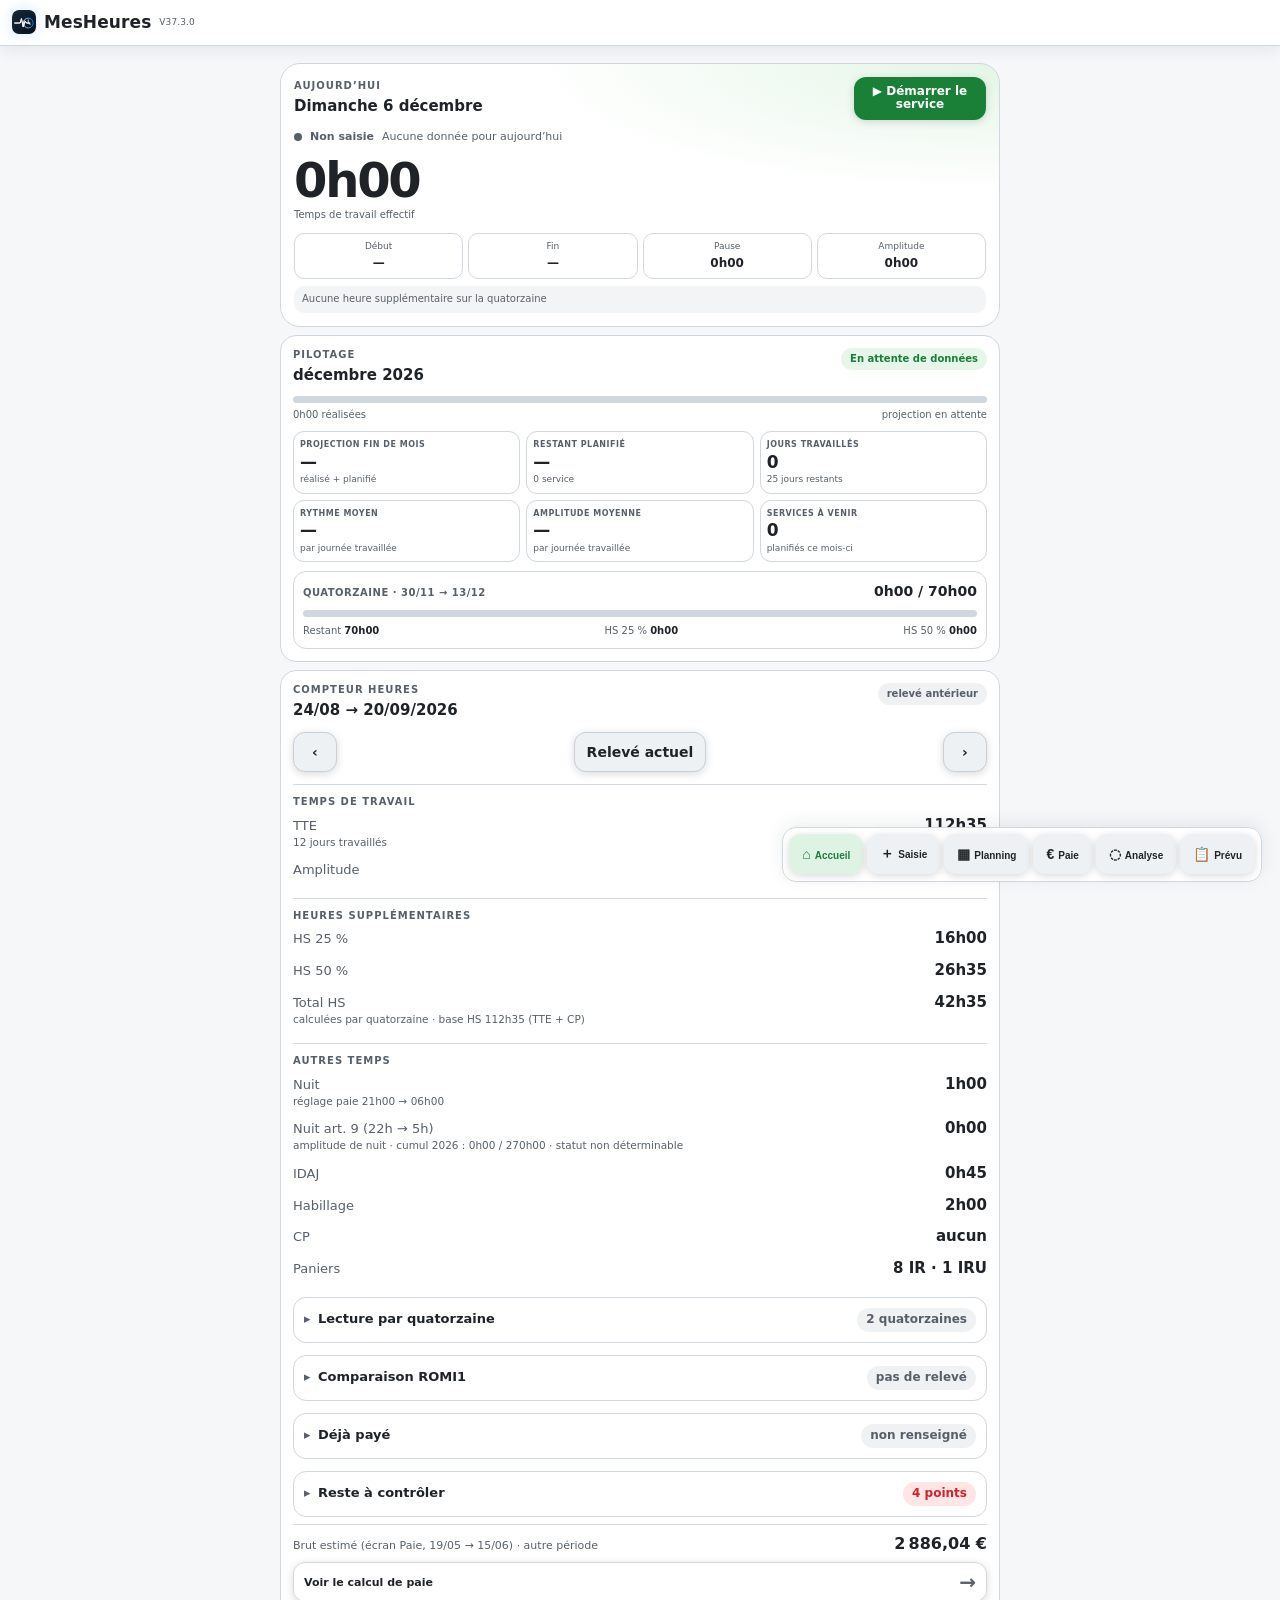
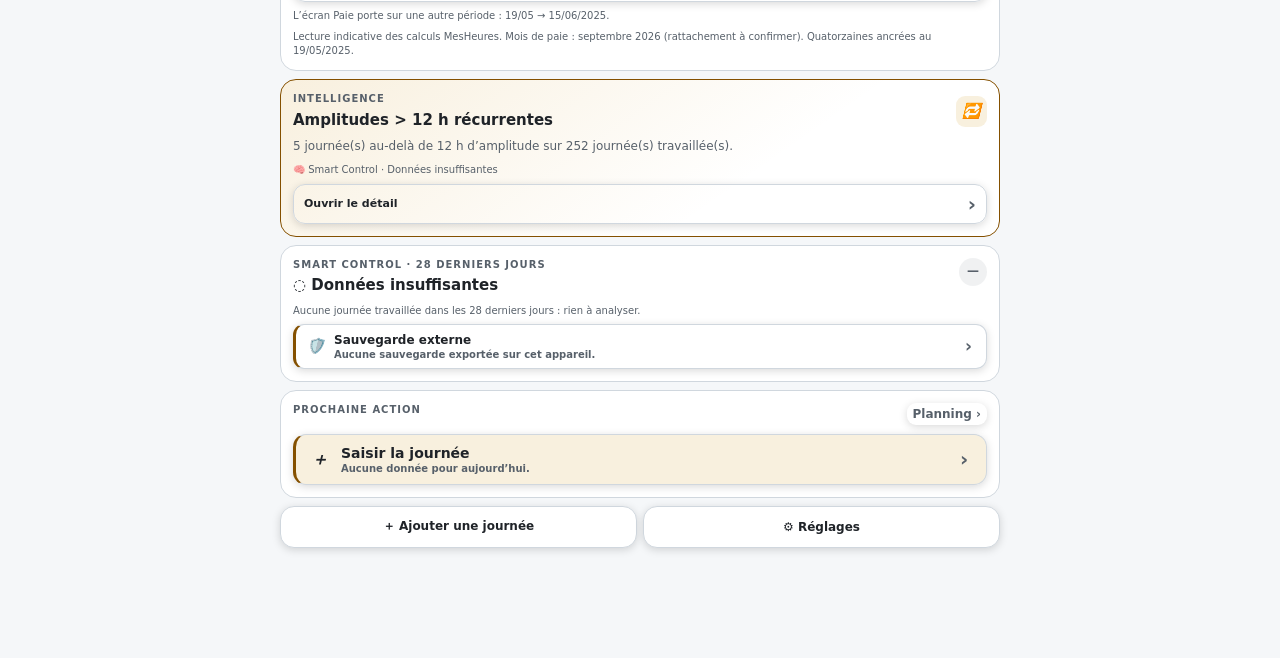
==== commit 70306463: "V37.3.0 — Comparaison Prévu ↔ Réel Analyse uniquement : aucune prévision ne devient une journée réel" ====
--- a/app/src/main/assets/web/index.html
+++ b/app/src/main/assets/web/index.html
@@ -4,12 +4,12 @@
 <meta charset="utf-8">
 <meta name="viewport" content="width=device-width,initial-scale=1,viewport-fit=cover">
 <meta name="theme-color" content="#0d1117">
-<title>MesHeures V37.2.0</title>
-<meta name="application-version" content="37.2.0">
+<title>MesHeures V37.3.0</title>
+<meta name="application-version" content="37.3.0">
 <link rel="manifest" href="./manifest.json">
-<link rel="stylesheet" href="./style/v30.css?v=37.2.0-C">
-<link rel="stylesheet" href="./style/v31-home.css?v=37.2.0-C">
-<link rel="stylesheet" href="./style/v32-fixes.css?v=37.2.0-C">
+<link rel="stylesheet" href="./style/v30.css?v=37.3.0">
+<link rel="stylesheet" href="./style/v31-home.css?v=37.3.0">
+<link rel="stylesheet" href="./style/v32-fixes.css?v=37.3.0">
 <link rel="icon" href="./icon.svg">
 
 
@@ -293,12 +293,12 @@
 :root[data-theme="light"] .mh-v30-timeline *{border-color:#d0d7de!important}
 
 </style>
-<script defer src="./scripts/app-v35-romi-bridge.js?v=37.2.0-C"></script>
-<script defer src="./scripts/app-v35-pa-analyse.js?v=37.2.0-C"></script>
+<script defer src="./scripts/app-v35-romi-bridge.js?v=37.3.0"></script>
+<script defer src="./scripts/app-v35-pa-analyse.js?v=37.3.0"></script>
 </head>
 <body><div id="mhSplash"><img src="./icon.svg" alt=""><b>MesHeures</b><span>Suivre aujourd’hui · anticiper demain</span></div>
 <header>
-<h1><img src="./icon.svg" class="mh-header-logo" alt="" width="24" height="24"> MesHeures <span id="mhVersion" class="mut" style="font-size:9px;font-weight:500">V37.2.0</span> <span id="hBadge" style="display:none" class="badge">!</span></h1>
+<h1><img src="./icon.svg" class="mh-header-logo" alt="" width="24" height="24"> MesHeures <span id="mhVersion" class="mut" style="font-size:9px;font-weight:500">V37.3.0</span> <span id="hBadge" style="display:none" class="badge">!</span></h1>
 
 </header>
 <main>
@@ -338,7 +338,7 @@
   <div class="month-toolbar-top"><div><span class="month-mini-label">SUIVI DU MOIS</span><strong id="mSummaryLine">—</strong></div><button class="g month-today" onclick="goTodayMonth()">Aujourd'hui</button></div>
   <div class="month-modes" role="tablist" aria-label="Affichage du mois">
     <button id="mModeCal" class="on" onclick="setMonthMode('calendar')">▦ Calendrier</button>
-    <button id="mModePlan" onclick="setMonthMode('planning')">☰ Planning</button>
+    <button id="mModePlan" onclick="setMonthMode('planning')">☰ Journées</button>
   </div>
 </div>
 <div class="card month-calendar-card"><div class="month-legend"><span><i class="lg-work"></i>Travail</span><span><i class="lg-leave"></i>CP</span><span><i class="lg-rest"></i>RC</span><span><i class="lg-alert"></i>Alerte</span></div><div class="cal" id="mCal"></div>
@@ -421,7 +421,7 @@
 <div class="card">
 <h2>📋 ROMI1 <span class="sub">Récap Mensuel Salarié — relevé officiel employeur</span></h2>
 <div class="al i" style="margin-bottom:10px">C'est le document le plus fiable de l'employeur (durée du travail, RC, ancienneté) — plus fiable que ton propre suivi.
-<b>Le ROMI1 reçu est un scan (impression → PDF), sans texte à l'intérieur.</b> Le moteur ROMI1 V37.2.0 conserve les valeurs du document source séparément des calculs MesHeures. L'OCR n'est utilisé qu'en secours.</div>
+<b>Le ROMI1 reçu est un scan (impression → PDF), sans texte à l'intérieur.</b> Le moteur ROMI1 V37.3.0 conserve les valeurs du document source séparément des calculs MesHeures. L'OCR n'est utilisé qu'en secours.</div>
 <div style="margin-bottom:9px"><label>Photo ou PDF du ROMI1</label>
 <input type="file" accept=".pdf,application/pdf,image/*" id="fromi" onchange="parseRomiFile(this.files[0])"></div>
 <div id="romiOcrOut" style="margin-top:9px"></div>
@@ -481,7 +481,7 @@
 <button class="r" onclick="wipe()">🗑 Effacer tout</button>
 </div>
 </div>
-<div class="card plugin-manager"><div class="section-head"><h2>🧩 Extensions</h2><span class="period-pill">V37.2.0</span></div>
+<div class="card plugin-manager"><div class="section-head"><h2>🧩 Extensions</h2><span class="period-pill">V37.3.0</span></div>
 <div class="al i">Ajoute des modules à MesHeures sans toucher au cœur de l’application. Les extensions importées sont isolées dans un cadre sécurisé et n’accèdent qu’aux données explicitement autorisées.</div>
 <div class="row" style="margin-bottom:10px"><button onclick="$('mhPluginFile').click()">➕ Installer .mhplugin</button><button class="g" onclick="mhPluginInfo()">ℹ️ Fonctionnement</button><button class="g" onclick="mhPluginExport()">⬇️ Export plugins</button><input id="mhPluginFile" type="file" accept=".mhplugin,application/json" onchange="mhImportPlugin(this)" style="display:none"></div>
 <div id="mhPluginList"></div>
@@ -521,53 +521,57 @@
 </div>
 </div>
 
-<script defer src="./scripts/app-core.js?v=37.2.0-C"></script>
-<script defer src="./scripts/app-v37-periode.js?v=37.2.0-C"></script>
-<script defer src="./scripts/app-v371-nuit.js?v=37.2.0-C"></script>
-<script defer src="./scripts/app-v372-planning.js?v=37.2.0-C"></script>
-<script defer src="./scripts/app-v372-planning-import.js?v=37.2.0-C"></script>
-<script defer src="./scripts/app-v372-planning-grid.js?v=37.2.0-C"></script>
-<script defer src="./scripts/app-v372-planning-ocr.js?v=37.2.0-C"></script>
-<script defer src="./scripts/app-v372-planning-analysis.js?v=37.2.0-C"></script>
-<script defer src="./scripts/app-v372-planning-validation.js?v=37.2.0-C"></script>
-<script defer src="./scripts/app-v372-planning-loader.js?v=37.2.0-C"></script>
-<script defer src="./scripts/app-v372-planning-ui.js?v=37.2.0-C"></script>
-<script defer src="./scripts/app-pwa.js?v=37.2.0-C"></script>
-<script defer src="./scripts/app-ui.js?v=37.2.0-C"></script>
-<script defer src="./scripts/specialized-reader.js?v=37.2.0-C"></script>
-<script defer src="./scripts/app-parser.js?v=37.2.0-C"></script>
-<script defer src="./scripts/app-plugins.js?v=37.2.0-C"></script>
+<script defer src="./scripts/app-core.js?v=37.3.0"></script>
+<script defer src="./scripts/app-v37-periode.js?v=37.3.0"></script>
+<script defer src="./scripts/app-v371-nuit.js?v=37.3.0"></script>
+<script defer src="./scripts/app-v372-planning.js?v=37.3.0"></script>
+<script defer src="./scripts/app-v372-planning-import.js?v=37.3.0"></script>
+<script defer src="./scripts/app-v372-planning-grid.js?v=37.3.0"></script>
+<script defer src="./scripts/app-v372-planning-ocr.js?v=37.3.0"></script>
+<script defer src="./scripts/app-v372-planning-analysis.js?v=37.3.0"></script>
+<script defer src="./scripts/app-v372-planning-validation.js?v=37.3.0"></script>
+<script defer src="./scripts/app-v372-planning-loader.js?v=37.3.0"></script>
+<script defer src="./scripts/app-v372-planning-calendrier.js?v=37.3.0"></script>
+<script defer src="./scripts/app-v373-reel-lecture.js?v=37.3.0"></script>
+<script defer src="./scripts/app-v373-comparaison.js?v=37.3.0"></script>
+<script defer src="./scripts/app-v373-comparaison-ui.js?v=37.3.0"></script>
+<script defer src="./scripts/app-v372-planning-ui.js?v=37.3.0"></script>
+<script defer src="./scripts/app-pwa.js?v=37.3.0"></script>
+<script defer src="./scripts/app-ui.js?v=37.3.0"></script>
+<script defer src="./scripts/specialized-reader.js?v=37.3.0"></script>
+<script defer src="./scripts/app-parser.js?v=37.3.0"></script>
+<script defer src="./scripts/app-plugins.js?v=37.3.0"></script>
 <script src="./vendor/pdfjs/pdf.min.js"></script>
 <script>
 if(window.pdfjsLib){
   window.pdfjsLib.GlobalWorkerOptions.workerSrc="./vendor/pdfjs/pdf.worker.min.js";
 }
 </script>
-<script defer src="./scripts/romi-master.js?v=37.2.0-C"></script>
-<script defer src="./scripts/app.js?v=37.2.0-C"></script>
-<script defer src="./scripts/app-pay.js?v=37.2.0-C"></script>
-<script defer src="./scripts/app-roadmap.js?v=37.2.0-C"></script>
-<script defer src="./scripts/app-projection.js?v=37.2.0-C"></script>
-<script defer src="./scripts/app-legal.js?v=37.2.0-C"></script>
-<script defer src="./scripts/app-backup.js?v=37.2.0-C"></script>
-<script defer src="./scripts/app-v31-4-smart.js?v=37.2.0-C"></script>
-<script defer src="./scripts/app-intelligence.js?v=37.2.0-C"></script>
-<script defer src="./scripts/app-evidence.js?v=37.2.0-C"></script>
-<script defer src="./scripts/app-dossier.js?v=37.2.0-C"></script>
-<script defer src="./scripts/app-reconciliation.js?v=37.2.0-C"></script>
-<script defer src="./scripts/app-hybrid.js?v=37.2.0-C"></script>
-<script defer src="scripts/app-v30.js?v=37.2.0-C"></script>
-<script defer src="scripts/app-v30-smart.js?v=37.2.0-C"></script>
-<script defer src="./scripts/app-v37-control.js?v=37.2.0-C"></script>
-<script defer src="./scripts/app-v37-dossier.js?v=37.2.0-C"></script>
-<script defer src="./scripts/app-v37-romi-reconciliation.js?v=37.2.0-C"></script>
-<script defer src="./scripts/app-v37-compteur.js?v=37.2.0-C"></script>
-<script defer src="scripts/app-v31-home.js?v=37.2.0-C"></script>
-<script defer src="./scripts/app-v37-assistant-paie.js?v=37.2.0-C"></script>
-<script defer src="./scripts/app-v33-assistant.js?v=37.2.0-C"></script>
-<script defer src="./scripts/app-theme.js?v=37.2.0-C"></script>
+<script defer src="./scripts/romi-master.js?v=37.3.0"></script>
+<script defer src="./scripts/app.js?v=37.3.0"></script>
+<script defer src="./scripts/app-pay.js?v=37.3.0"></script>
+<script defer src="./scripts/app-roadmap.js?v=37.3.0"></script>
+<script defer src="./scripts/app-projection.js?v=37.3.0"></script>
+<script defer src="./scripts/app-legal.js?v=37.3.0"></script>
+<script defer src="./scripts/app-backup.js?v=37.3.0"></script>
+<script defer src="./scripts/app-v31-4-smart.js?v=37.3.0"></script>
+<script defer src="./scripts/app-intelligence.js?v=37.3.0"></script>
+<script defer src="./scripts/app-evidence.js?v=37.3.0"></script>
+<script defer src="./scripts/app-dossier.js?v=37.3.0"></script>
+<script defer src="./scripts/app-reconciliation.js?v=37.3.0"></script>
+<script defer src="./scripts/app-hybrid.js?v=37.3.0"></script>
+<script defer src="scripts/app-v30.js?v=37.3.0"></script>
+<script defer src="scripts/app-v30-smart.js?v=37.3.0"></script>
+<script defer src="./scripts/app-v37-control.js?v=37.3.0"></script>
+<script defer src="./scripts/app-v37-dossier.js?v=37.3.0"></script>
+<script defer src="./scripts/app-v37-romi-reconciliation.js?v=37.3.0"></script>
+<script defer src="./scripts/app-v37-compteur.js?v=37.3.0"></script>
+<script defer src="scripts/app-v31-home.js?v=37.3.0"></script>
+<script defer src="./scripts/app-v37-assistant-paie.js?v=37.3.0"></script>
+<script defer src="./scripts/app-v33-assistant.js?v=37.3.0"></script>
+<script defer src="./scripts/app-theme.js?v=37.3.0"></script>
 <script>(function(){var hide=function(){var s=document.getElementById('mhSplash');if(s)s.classList.add('off')};setTimeout(hide,300);setTimeout(hide,1000);})();</script>
-<script defer src="./scripts/app-v35-7-romi-reconciliation.js?v=37.2.0-C"></script>
-<script defer src="./scripts/app-v35-8-correction.js?v=37.2.0-C"></script>
+<script defer src="./scripts/app-v35-7-romi-reconciliation.js?v=37.3.0"></script>
+<script defer src="./scripts/app-v35-8-correction.js?v=37.3.0"></script>
 </body>
 </html>
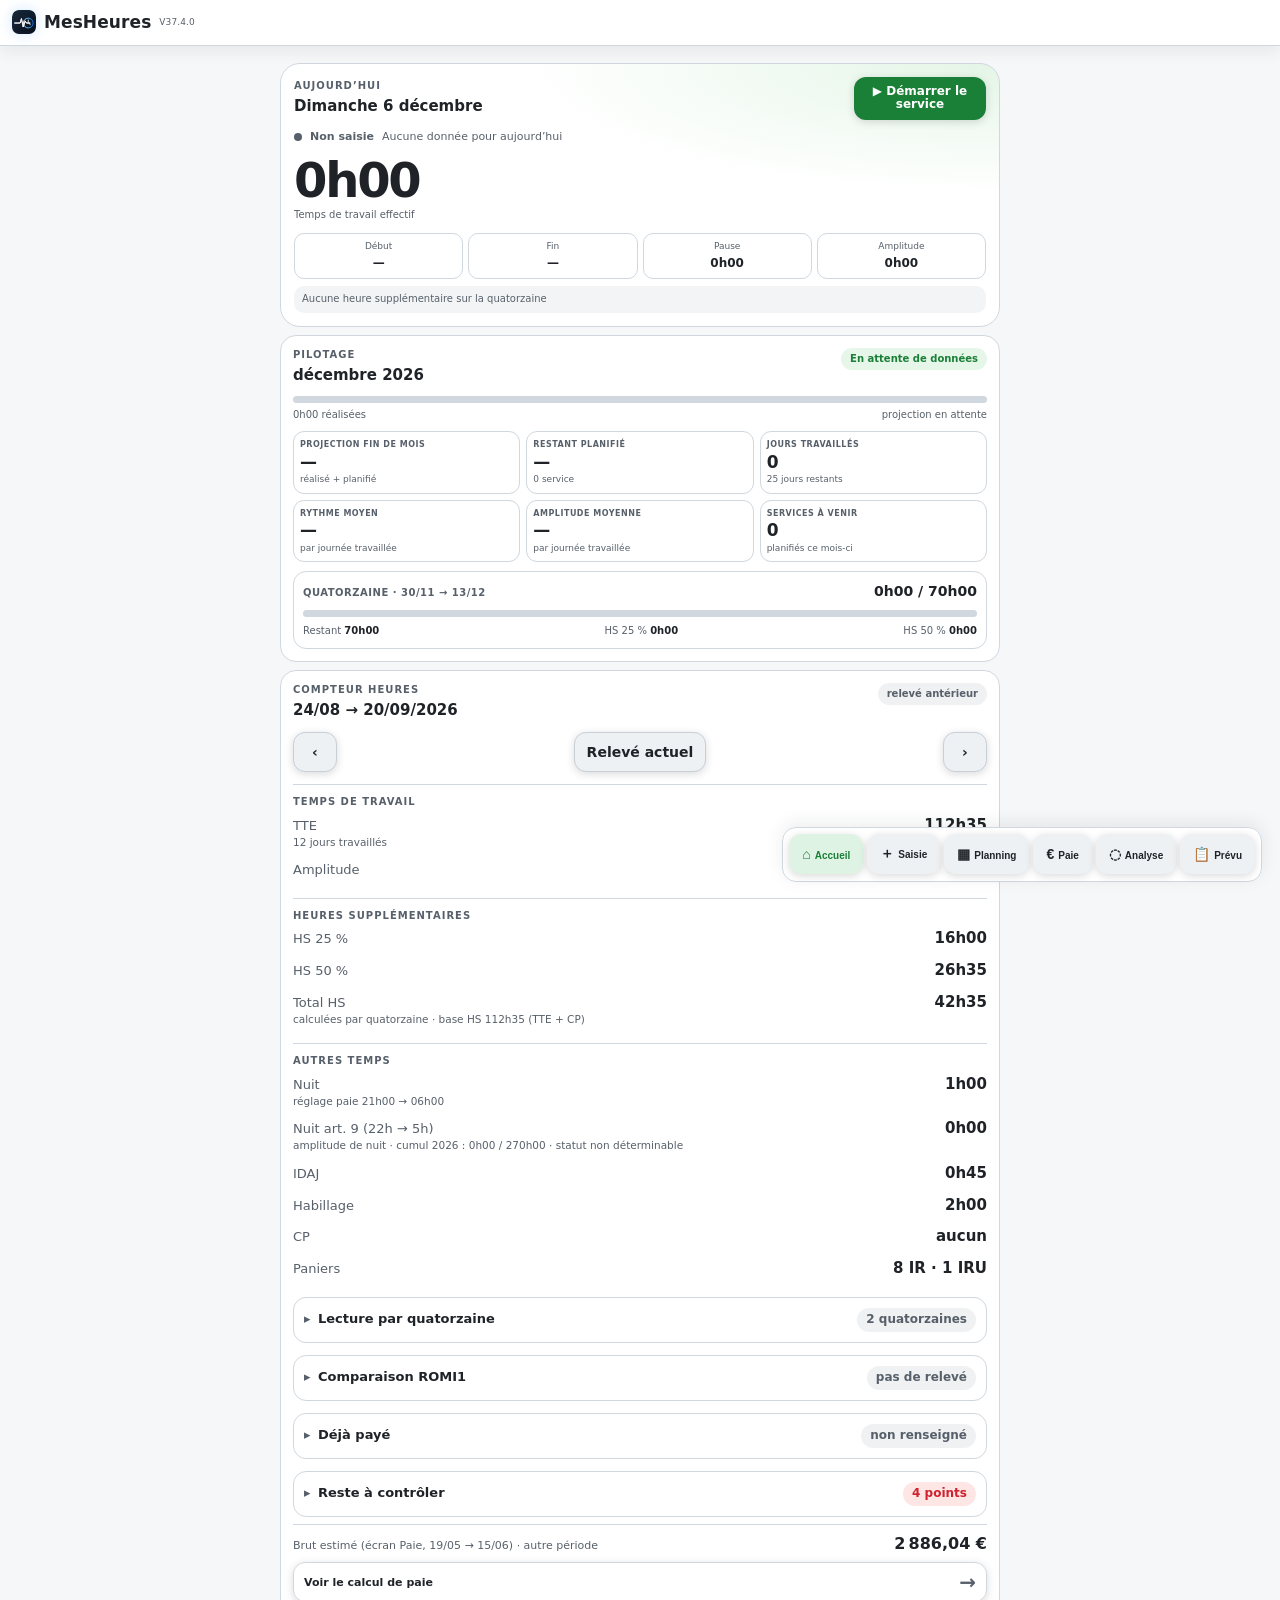
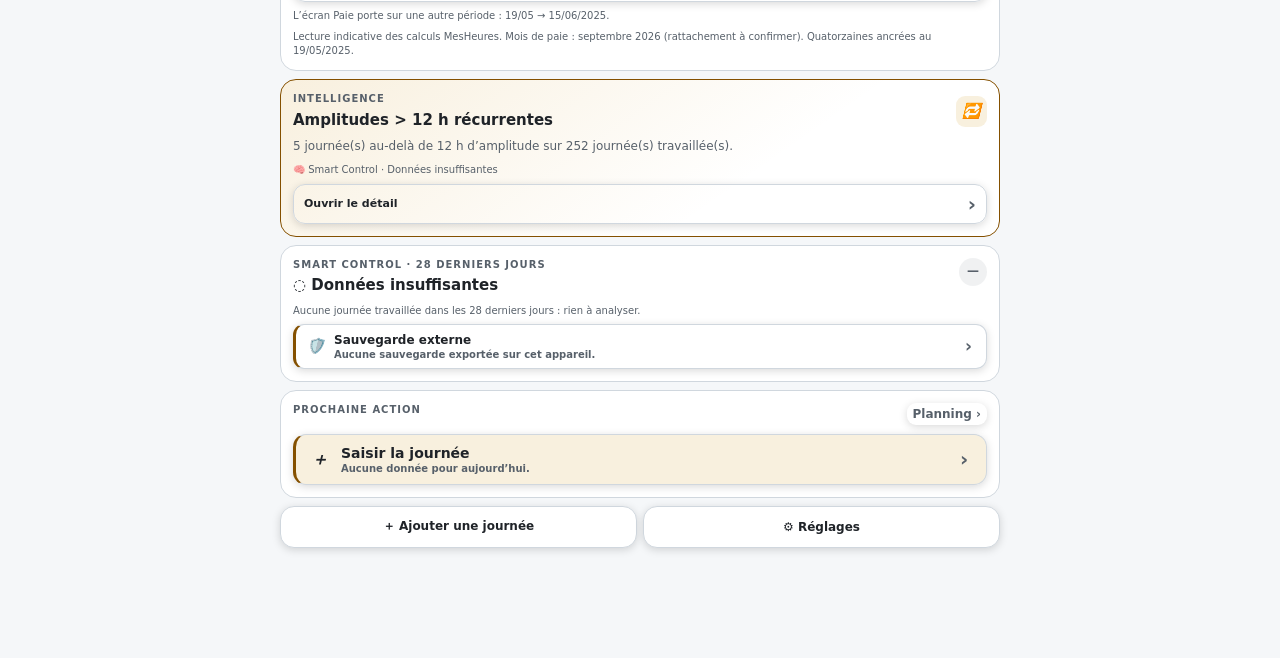
==== commit ecdcaaac: "V37.4.0 — Dossier : plannings prévisionnels (section 12) Le Dossier probatoire (PDF signé, imprimabl" ====
--- a/app/src/main/assets/web/index.html
+++ b/app/src/main/assets/web/index.html
@@ -4,12 +4,12 @@
 <meta charset="utf-8">
 <meta name="viewport" content="width=device-width,initial-scale=1,viewport-fit=cover">
 <meta name="theme-color" content="#0d1117">
-<title>MesHeures V37.3.0</title>
-<meta name="application-version" content="37.3.0">
+<title>MesHeures V37.4.0</title>
+<meta name="application-version" content="37.4.0">
 <link rel="manifest" href="./manifest.json">
-<link rel="stylesheet" href="./style/v30.css?v=37.3.0">
-<link rel="stylesheet" href="./style/v31-home.css?v=37.3.0">
-<link rel="stylesheet" href="./style/v32-fixes.css?v=37.3.0">
+<link rel="stylesheet" href="./style/v30.css?v=37.4.0">
+<link rel="stylesheet" href="./style/v31-home.css?v=37.4.0">
+<link rel="stylesheet" href="./style/v32-fixes.css?v=37.4.0">
 <link rel="icon" href="./icon.svg">
 
 
@@ -293,12 +293,12 @@
 :root[data-theme="light"] .mh-v30-timeline *{border-color:#d0d7de!important}
 
 </style>
-<script defer src="./scripts/app-v35-romi-bridge.js?v=37.3.0"></script>
-<script defer src="./scripts/app-v35-pa-analyse.js?v=37.3.0"></script>
+<script defer src="./scripts/app-v35-romi-bridge.js?v=37.4.0"></script>
+<script defer src="./scripts/app-v35-pa-analyse.js?v=37.4.0"></script>
 </head>
 <body><div id="mhSplash"><img src="./icon.svg" alt=""><b>MesHeures</b><span>Suivre aujourd’hui · anticiper demain</span></div>
 <header>
-<h1><img src="./icon.svg" class="mh-header-logo" alt="" width="24" height="24"> MesHeures <span id="mhVersion" class="mut" style="font-size:9px;font-weight:500">V37.3.0</span> <span id="hBadge" style="display:none" class="badge">!</span></h1>
+<h1><img src="./icon.svg" class="mh-header-logo" alt="" width="24" height="24"> MesHeures <span id="mhVersion" class="mut" style="font-size:9px;font-weight:500">V37.4.0</span> <span id="hBadge" style="display:none" class="badge">!</span></h1>
 
 </header>
 <main>
@@ -421,7 +421,7 @@
 <div class="card">
 <h2>📋 ROMI1 <span class="sub">Récap Mensuel Salarié — relevé officiel employeur</span></h2>
 <div class="al i" style="margin-bottom:10px">C'est le document le plus fiable de l'employeur (durée du travail, RC, ancienneté) — plus fiable que ton propre suivi.
-<b>Le ROMI1 reçu est un scan (impression → PDF), sans texte à l'intérieur.</b> Le moteur ROMI1 V37.3.0 conserve les valeurs du document source séparément des calculs MesHeures. L'OCR n'est utilisé qu'en secours.</div>
+<b>Le ROMI1 reçu est un scan (impression → PDF), sans texte à l'intérieur.</b> Le moteur ROMI1 V37.4.0 conserve les valeurs du document source séparément des calculs MesHeures. L'OCR n'est utilisé qu'en secours.</div>
 <div style="margin-bottom:9px"><label>Photo ou PDF du ROMI1</label>
 <input type="file" accept=".pdf,application/pdf,image/*" id="fromi" onchange="parseRomiFile(this.files[0])"></div>
 <div id="romiOcrOut" style="margin-top:9px"></div>
@@ -481,7 +481,7 @@
 <button class="r" onclick="wipe()">🗑 Effacer tout</button>
 </div>
 </div>
-<div class="card plugin-manager"><div class="section-head"><h2>🧩 Extensions</h2><span class="period-pill">V37.3.0</span></div>
+<div class="card plugin-manager"><div class="section-head"><h2>🧩 Extensions</h2><span class="period-pill">V37.4.0</span></div>
 <div class="al i">Ajoute des modules à MesHeures sans toucher au cœur de l’application. Les extensions importées sont isolées dans un cadre sécurisé et n’accèdent qu’aux données explicitement autorisées.</div>
 <div class="row" style="margin-bottom:10px"><button onclick="$('mhPluginFile').click()">➕ Installer .mhplugin</button><button class="g" onclick="mhPluginInfo()">ℹ️ Fonctionnement</button><button class="g" onclick="mhPluginExport()">⬇️ Export plugins</button><input id="mhPluginFile" type="file" accept=".mhplugin,application/json" onchange="mhImportPlugin(this)" style="display:none"></div>
 <div id="mhPluginList"></div>
@@ -521,57 +521,57 @@
 </div>
 </div>
 
-<script defer src="./scripts/app-core.js?v=37.3.0"></script>
-<script defer src="./scripts/app-v37-periode.js?v=37.3.0"></script>
-<script defer src="./scripts/app-v371-nuit.js?v=37.3.0"></script>
-<script defer src="./scripts/app-v372-planning.js?v=37.3.0"></script>
-<script defer src="./scripts/app-v372-planning-import.js?v=37.3.0"></script>
-<script defer src="./scripts/app-v372-planning-grid.js?v=37.3.0"></script>
-<script defer src="./scripts/app-v372-planning-ocr.js?v=37.3.0"></script>
-<script defer src="./scripts/app-v372-planning-analysis.js?v=37.3.0"></script>
-<script defer src="./scripts/app-v372-planning-validation.js?v=37.3.0"></script>
-<script defer src="./scripts/app-v372-planning-loader.js?v=37.3.0"></script>
-<script defer src="./scripts/app-v372-planning-calendrier.js?v=37.3.0"></script>
-<script defer src="./scripts/app-v373-reel-lecture.js?v=37.3.0"></script>
-<script defer src="./scripts/app-v373-comparaison.js?v=37.3.0"></script>
-<script defer src="./scripts/app-v373-comparaison-ui.js?v=37.3.0"></script>
-<script defer src="./scripts/app-v372-planning-ui.js?v=37.3.0"></script>
-<script defer src="./scripts/app-pwa.js?v=37.3.0"></script>
-<script defer src="./scripts/app-ui.js?v=37.3.0"></script>
-<script defer src="./scripts/specialized-reader.js?v=37.3.0"></script>
-<script defer src="./scripts/app-parser.js?v=37.3.0"></script>
-<script defer src="./scripts/app-plugins.js?v=37.3.0"></script>
+<script defer src="./scripts/app-core.js?v=37.4.0"></script>
+<script defer src="./scripts/app-v37-periode.js?v=37.4.0"></script>
+<script defer src="./scripts/app-v371-nuit.js?v=37.4.0"></script>
+<script defer src="./scripts/app-v372-planning.js?v=37.4.0"></script>
+<script defer src="./scripts/app-v372-planning-import.js?v=37.4.0"></script>
+<script defer src="./scripts/app-v372-planning-grid.js?v=37.4.0"></script>
+<script defer src="./scripts/app-v372-planning-ocr.js?v=37.4.0"></script>
+<script defer src="./scripts/app-v372-planning-analysis.js?v=37.4.0"></script>
+<script defer src="./scripts/app-v372-planning-validation.js?v=37.4.0"></script>
+<script defer src="./scripts/app-v372-planning-loader.js?v=37.4.0"></script>
+<script defer src="./scripts/app-v372-planning-calendrier.js?v=37.4.0"></script>
+<script defer src="./scripts/app-v373-reel-lecture.js?v=37.4.0"></script>
+<script defer src="./scripts/app-v373-comparaison.js?v=37.4.0"></script>
+<script defer src="./scripts/app-v373-comparaison-ui.js?v=37.4.0"></script>
+<script defer src="./scripts/app-v372-planning-ui.js?v=37.4.0"></script>
+<script defer src="./scripts/app-pwa.js?v=37.4.0"></script>
+<script defer src="./scripts/app-ui.js?v=37.4.0"></script>
+<script defer src="./scripts/specialized-reader.js?v=37.4.0"></script>
+<script defer src="./scripts/app-parser.js?v=37.4.0"></script>
+<script defer src="./scripts/app-plugins.js?v=37.4.0"></script>
 <script src="./vendor/pdfjs/pdf.min.js"></script>
 <script>
 if(window.pdfjsLib){
   window.pdfjsLib.GlobalWorkerOptions.workerSrc="./vendor/pdfjs/pdf.worker.min.js";
 }
 </script>
-<script defer src="./scripts/romi-master.js?v=37.3.0"></script>
-<script defer src="./scripts/app.js?v=37.3.0"></script>
-<script defer src="./scripts/app-pay.js?v=37.3.0"></script>
-<script defer src="./scripts/app-roadmap.js?v=37.3.0"></script>
-<script defer src="./scripts/app-projection.js?v=37.3.0"></script>
-<script defer src="./scripts/app-legal.js?v=37.3.0"></script>
-<script defer src="./scripts/app-backup.js?v=37.3.0"></script>
-<script defer src="./scripts/app-v31-4-smart.js?v=37.3.0"></script>
-<script defer src="./scripts/app-intelligence.js?v=37.3.0"></script>
-<script defer src="./scripts/app-evidence.js?v=37.3.0"></script>
-<script defer src="./scripts/app-dossier.js?v=37.3.0"></script>
-<script defer src="./scripts/app-reconciliation.js?v=37.3.0"></script>
-<script defer src="./scripts/app-hybrid.js?v=37.3.0"></script>
-<script defer src="scripts/app-v30.js?v=37.3.0"></script>
-<script defer src="scripts/app-v30-smart.js?v=37.3.0"></script>
-<script defer src="./scripts/app-v37-control.js?v=37.3.0"></script>
-<script defer src="./scripts/app-v37-dossier.js?v=37.3.0"></script>
-<script defer src="./scripts/app-v37-romi-reconciliation.js?v=37.3.0"></script>
-<script defer src="./scripts/app-v37-compteur.js?v=37.3.0"></script>
-<script defer src="scripts/app-v31-home.js?v=37.3.0"></script>
-<script defer src="./scripts/app-v37-assistant-paie.js?v=37.3.0"></script>
-<script defer src="./scripts/app-v33-assistant.js?v=37.3.0"></script>
-<script defer src="./scripts/app-theme.js?v=37.3.0"></script>
+<script defer src="./scripts/romi-master.js?v=37.4.0"></script>
+<script defer src="./scripts/app.js?v=37.4.0"></script>
+<script defer src="./scripts/app-pay.js?v=37.4.0"></script>
+<script defer src="./scripts/app-roadmap.js?v=37.4.0"></script>
+<script defer src="./scripts/app-projection.js?v=37.4.0"></script>
+<script defer src="./scripts/app-legal.js?v=37.4.0"></script>
+<script defer src="./scripts/app-backup.js?v=37.4.0"></script>
+<script defer src="./scripts/app-v31-4-smart.js?v=37.4.0"></script>
+<script defer src="./scripts/app-intelligence.js?v=37.4.0"></script>
+<script defer src="./scripts/app-evidence.js?v=37.4.0"></script>
+<script defer src="./scripts/app-dossier.js?v=37.4.0"></script>
+<script defer src="./scripts/app-reconciliation.js?v=37.4.0"></script>
+<script defer src="./scripts/app-hybrid.js?v=37.4.0"></script>
+<script defer src="scripts/app-v30.js?v=37.4.0"></script>
+<script defer src="scripts/app-v30-smart.js?v=37.4.0"></script>
+<script defer src="./scripts/app-v37-control.js?v=37.4.0"></script>
+<script defer src="./scripts/app-v37-dossier.js?v=37.4.0"></script>
+<script defer src="./scripts/app-v37-romi-reconciliation.js?v=37.4.0"></script>
+<script defer src="./scripts/app-v37-compteur.js?v=37.4.0"></script>
+<script defer src="scripts/app-v31-home.js?v=37.4.0"></script>
+<script defer src="./scripts/app-v37-assistant-paie.js?v=37.4.0"></script>
+<script defer src="./scripts/app-v33-assistant.js?v=37.4.0"></script>
+<script defer src="./scripts/app-theme.js?v=37.4.0"></script>
 <script>(function(){var hide=function(){var s=document.getElementById('mhSplash');if(s)s.classList.add('off')};setTimeout(hide,300);setTimeout(hide,1000);})();</script>
-<script defer src="./scripts/app-v35-7-romi-reconciliation.js?v=37.3.0"></script>
-<script defer src="./scripts/app-v35-8-correction.js?v=37.3.0"></script>
+<script defer src="./scripts/app-v35-7-romi-reconciliation.js?v=37.4.0"></script>
+<script defer src="./scripts/app-v35-8-correction.js?v=37.4.0"></script>
 </body>
 </html>
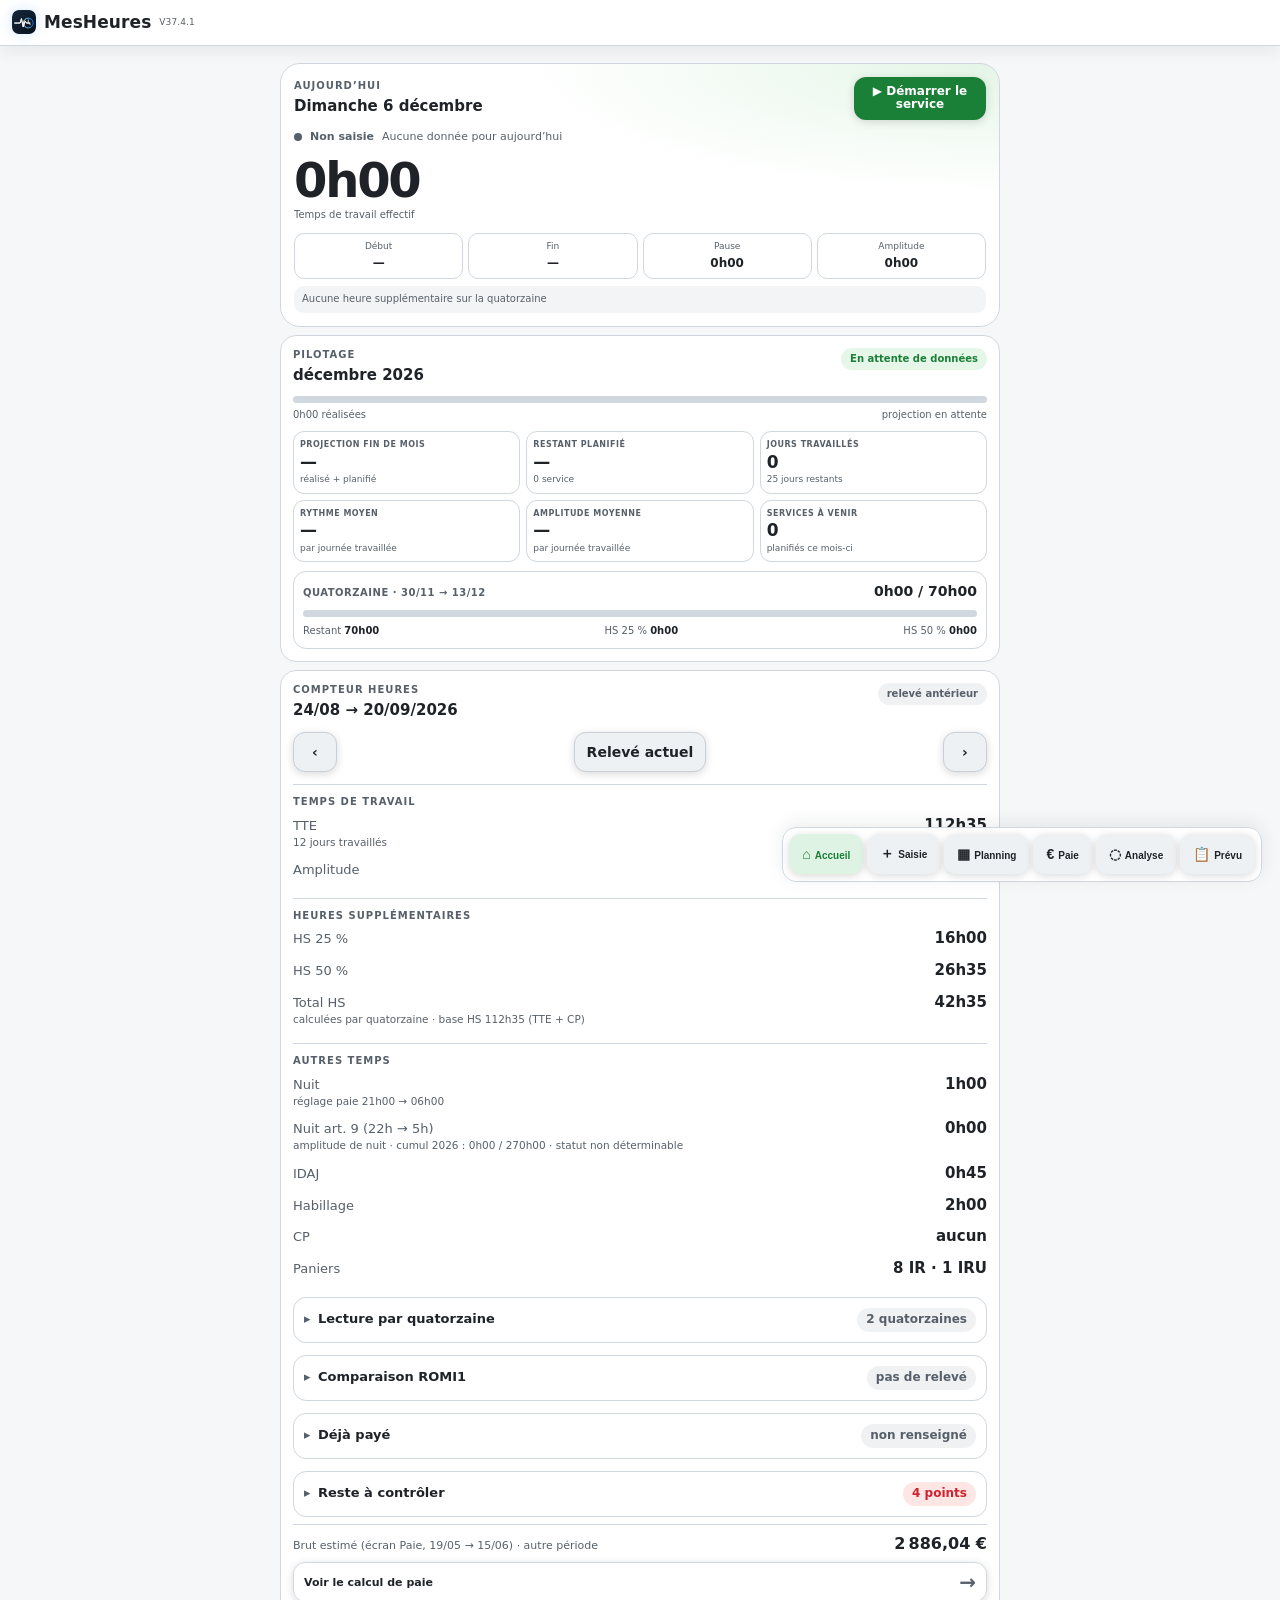
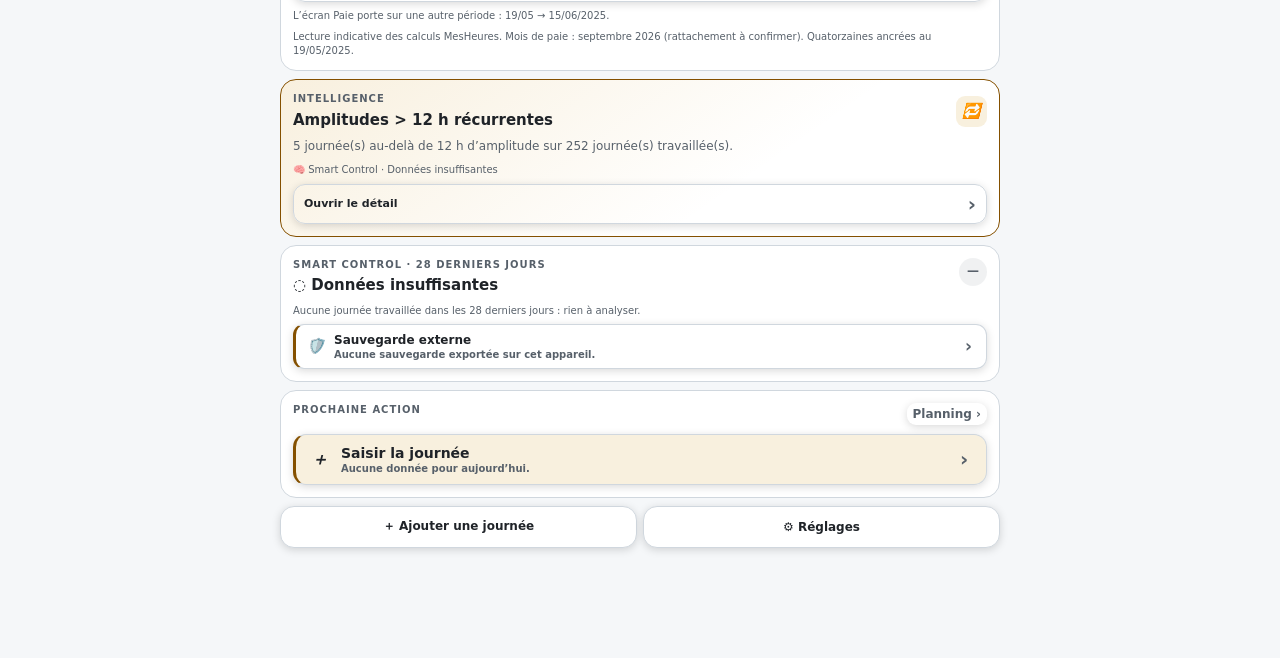
==== commit e6d4b682: "V37.4.1 — Fenêtres de dialogue intégrées, bouton Retour, navigation Dossier Remplace alert / confirm" ====
--- a/app/src/main/assets/web/index.html
+++ b/app/src/main/assets/web/index.html
@@ -4,12 +4,12 @@
 <meta charset="utf-8">
 <meta name="viewport" content="width=device-width,initial-scale=1,viewport-fit=cover">
 <meta name="theme-color" content="#0d1117">
-<title>MesHeures V37.4.0</title>
-<meta name="application-version" content="37.4.0">
+<title>MesHeures V37.4.1</title>
+<meta name="application-version" content="37.4.1">
 <link rel="manifest" href="./manifest.json">
-<link rel="stylesheet" href="./style/v30.css?v=37.4.0">
-<link rel="stylesheet" href="./style/v31-home.css?v=37.4.0">
-<link rel="stylesheet" href="./style/v32-fixes.css?v=37.4.0">
+<link rel="stylesheet" href="./style/v30.css?v=37.4.1">
+<link rel="stylesheet" href="./style/v31-home.css?v=37.4.1">
+<link rel="stylesheet" href="./style/v32-fixes.css?v=37.4.1">
 <link rel="icon" href="./icon.svg">
 
 
@@ -293,12 +293,12 @@
 :root[data-theme="light"] .mh-v30-timeline *{border-color:#d0d7de!important}
 
 </style>
-<script defer src="./scripts/app-v35-romi-bridge.js?v=37.4.0"></script>
-<script defer src="./scripts/app-v35-pa-analyse.js?v=37.4.0"></script>
+<script defer src="./scripts/app-v35-romi-bridge.js?v=37.4.1"></script>
+<script defer src="./scripts/app-v35-pa-analyse.js?v=37.4.1"></script>
 </head>
 <body><div id="mhSplash"><img src="./icon.svg" alt=""><b>MesHeures</b><span>Suivre aujourd’hui · anticiper demain</span></div>
 <header>
-<h1><img src="./icon.svg" class="mh-header-logo" alt="" width="24" height="24"> MesHeures <span id="mhVersion" class="mut" style="font-size:9px;font-weight:500">V37.4.0</span> <span id="hBadge" style="display:none" class="badge">!</span></h1>
+<h1><img src="./icon.svg" class="mh-header-logo" alt="" width="24" height="24"> MesHeures <span id="mhVersion" class="mut" style="font-size:9px;font-weight:500">V37.4.1</span> <span id="hBadge" style="display:none" class="badge">!</span></h1>
 
 </header>
 <main>
@@ -421,7 +421,7 @@
 <div class="card">
 <h2>📋 ROMI1 <span class="sub">Récap Mensuel Salarié — relevé officiel employeur</span></h2>
 <div class="al i" style="margin-bottom:10px">C'est le document le plus fiable de l'employeur (durée du travail, RC, ancienneté) — plus fiable que ton propre suivi.
-<b>Le ROMI1 reçu est un scan (impression → PDF), sans texte à l'intérieur.</b> Le moteur ROMI1 V37.4.0 conserve les valeurs du document source séparément des calculs MesHeures. L'OCR n'est utilisé qu'en secours.</div>
+<b>Le ROMI1 reçu est un scan (impression → PDF), sans texte à l'intérieur.</b> Le moteur ROMI1 V37.4.1 conserve les valeurs du document source séparément des calculs MesHeures. L'OCR n'est utilisé qu'en secours.</div>
 <div style="margin-bottom:9px"><label>Photo ou PDF du ROMI1</label>
 <input type="file" accept=".pdf,application/pdf,image/*" id="fromi" onchange="parseRomiFile(this.files[0])"></div>
 <div id="romiOcrOut" style="margin-top:9px"></div>
@@ -481,7 +481,7 @@
 <button class="r" onclick="wipe()">🗑 Effacer tout</button>
 </div>
 </div>
-<div class="card plugin-manager"><div class="section-head"><h2>🧩 Extensions</h2><span class="period-pill">V37.4.0</span></div>
+<div class="card plugin-manager"><div class="section-head"><h2>🧩 Extensions</h2><span class="period-pill">V37.4.1</span></div>
 <div class="al i">Ajoute des modules à MesHeures sans toucher au cœur de l’application. Les extensions importées sont isolées dans un cadre sécurisé et n’accèdent qu’aux données explicitement autorisées.</div>
 <div class="row" style="margin-bottom:10px"><button onclick="$('mhPluginFile').click()">➕ Installer .mhplugin</button><button class="g" onclick="mhPluginInfo()">ℹ️ Fonctionnement</button><button class="g" onclick="mhPluginExport()">⬇️ Export plugins</button><input id="mhPluginFile" type="file" accept=".mhplugin,application/json" onchange="mhImportPlugin(this)" style="display:none"></div>
 <div id="mhPluginList"></div>
@@ -521,57 +521,58 @@
 </div>
 </div>
 
-<script defer src="./scripts/app-core.js?v=37.4.0"></script>
-<script defer src="./scripts/app-v37-periode.js?v=37.4.0"></script>
-<script defer src="./scripts/app-v371-nuit.js?v=37.4.0"></script>
-<script defer src="./scripts/app-v372-planning.js?v=37.4.0"></script>
-<script defer src="./scripts/app-v372-planning-import.js?v=37.4.0"></script>
-<script defer src="./scripts/app-v372-planning-grid.js?v=37.4.0"></script>
-<script defer src="./scripts/app-v372-planning-ocr.js?v=37.4.0"></script>
-<script defer src="./scripts/app-v372-planning-analysis.js?v=37.4.0"></script>
-<script defer src="./scripts/app-v372-planning-validation.js?v=37.4.0"></script>
-<script defer src="./scripts/app-v372-planning-loader.js?v=37.4.0"></script>
-<script defer src="./scripts/app-v372-planning-calendrier.js?v=37.4.0"></script>
-<script defer src="./scripts/app-v373-reel-lecture.js?v=37.4.0"></script>
-<script defer src="./scripts/app-v373-comparaison.js?v=37.4.0"></script>
-<script defer src="./scripts/app-v373-comparaison-ui.js?v=37.4.0"></script>
-<script defer src="./scripts/app-v372-planning-ui.js?v=37.4.0"></script>
-<script defer src="./scripts/app-pwa.js?v=37.4.0"></script>
-<script defer src="./scripts/app-ui.js?v=37.4.0"></script>
-<script defer src="./scripts/specialized-reader.js?v=37.4.0"></script>
-<script defer src="./scripts/app-parser.js?v=37.4.0"></script>
-<script defer src="./scripts/app-plugins.js?v=37.4.0"></script>
+<script defer src="./scripts/app-core.js?v=37.4.1"></script>
+<script defer src="./scripts/app-v3741-dialogue.js?v=37.4.1"></script>
+<script defer src="./scripts/app-v37-periode.js?v=37.4.1"></script>
+<script defer src="./scripts/app-v371-nuit.js?v=37.4.1"></script>
+<script defer src="./scripts/app-v372-planning.js?v=37.4.1"></script>
+<script defer src="./scripts/app-v372-planning-import.js?v=37.4.1"></script>
+<script defer src="./scripts/app-v372-planning-grid.js?v=37.4.1"></script>
+<script defer src="./scripts/app-v372-planning-ocr.js?v=37.4.1"></script>
+<script defer src="./scripts/app-v372-planning-analysis.js?v=37.4.1"></script>
+<script defer src="./scripts/app-v372-planning-validation.js?v=37.4.1"></script>
+<script defer src="./scripts/app-v372-planning-loader.js?v=37.4.1"></script>
+<script defer src="./scripts/app-v372-planning-calendrier.js?v=37.4.1"></script>
+<script defer src="./scripts/app-v373-reel-lecture.js?v=37.4.1"></script>
+<script defer src="./scripts/app-v373-comparaison.js?v=37.4.1"></script>
+<script defer src="./scripts/app-v373-comparaison-ui.js?v=37.4.1"></script>
+<script defer src="./scripts/app-v372-planning-ui.js?v=37.4.1"></script>
+<script defer src="./scripts/app-pwa.js?v=37.4.1"></script>
+<script defer src="./scripts/app-ui.js?v=37.4.1"></script>
+<script defer src="./scripts/specialized-reader.js?v=37.4.1"></script>
+<script defer src="./scripts/app-parser.js?v=37.4.1"></script>
+<script defer src="./scripts/app-plugins.js?v=37.4.1"></script>
 <script src="./vendor/pdfjs/pdf.min.js"></script>
 <script>
 if(window.pdfjsLib){
   window.pdfjsLib.GlobalWorkerOptions.workerSrc="./vendor/pdfjs/pdf.worker.min.js";
 }
 </script>
-<script defer src="./scripts/romi-master.js?v=37.4.0"></script>
-<script defer src="./scripts/app.js?v=37.4.0"></script>
-<script defer src="./scripts/app-pay.js?v=37.4.0"></script>
-<script defer src="./scripts/app-roadmap.js?v=37.4.0"></script>
-<script defer src="./scripts/app-projection.js?v=37.4.0"></script>
-<script defer src="./scripts/app-legal.js?v=37.4.0"></script>
-<script defer src="./scripts/app-backup.js?v=37.4.0"></script>
-<script defer src="./scripts/app-v31-4-smart.js?v=37.4.0"></script>
-<script defer src="./scripts/app-intelligence.js?v=37.4.0"></script>
-<script defer src="./scripts/app-evidence.js?v=37.4.0"></script>
-<script defer src="./scripts/app-dossier.js?v=37.4.0"></script>
-<script defer src="./scripts/app-reconciliation.js?v=37.4.0"></script>
-<script defer src="./scripts/app-hybrid.js?v=37.4.0"></script>
-<script defer src="scripts/app-v30.js?v=37.4.0"></script>
-<script defer src="scripts/app-v30-smart.js?v=37.4.0"></script>
-<script defer src="./scripts/app-v37-control.js?v=37.4.0"></script>
-<script defer src="./scripts/app-v37-dossier.js?v=37.4.0"></script>
-<script defer src="./scripts/app-v37-romi-reconciliation.js?v=37.4.0"></script>
-<script defer src="./scripts/app-v37-compteur.js?v=37.4.0"></script>
-<script defer src="scripts/app-v31-home.js?v=37.4.0"></script>
-<script defer src="./scripts/app-v37-assistant-paie.js?v=37.4.0"></script>
-<script defer src="./scripts/app-v33-assistant.js?v=37.4.0"></script>
-<script defer src="./scripts/app-theme.js?v=37.4.0"></script>
+<script defer src="./scripts/romi-master.js?v=37.4.1"></script>
+<script defer src="./scripts/app.js?v=37.4.1"></script>
+<script defer src="./scripts/app-pay.js?v=37.4.1"></script>
+<script defer src="./scripts/app-roadmap.js?v=37.4.1"></script>
+<script defer src="./scripts/app-projection.js?v=37.4.1"></script>
+<script defer src="./scripts/app-legal.js?v=37.4.1"></script>
+<script defer src="./scripts/app-backup.js?v=37.4.1"></script>
+<script defer src="./scripts/app-v31-4-smart.js?v=37.4.1"></script>
+<script defer src="./scripts/app-intelligence.js?v=37.4.1"></script>
+<script defer src="./scripts/app-evidence.js?v=37.4.1"></script>
+<script defer src="./scripts/app-dossier.js?v=37.4.1"></script>
+<script defer src="./scripts/app-reconciliation.js?v=37.4.1"></script>
+<script defer src="./scripts/app-hybrid.js?v=37.4.1"></script>
+<script defer src="scripts/app-v30.js?v=37.4.1"></script>
+<script defer src="scripts/app-v30-smart.js?v=37.4.1"></script>
+<script defer src="./scripts/app-v37-control.js?v=37.4.1"></script>
+<script defer src="./scripts/app-v37-dossier.js?v=37.4.1"></script>
+<script defer src="./scripts/app-v37-romi-reconciliation.js?v=37.4.1"></script>
+<script defer src="./scripts/app-v37-compteur.js?v=37.4.1"></script>
+<script defer src="scripts/app-v31-home.js?v=37.4.1"></script>
+<script defer src="./scripts/app-v37-assistant-paie.js?v=37.4.1"></script>
+<script defer src="./scripts/app-v33-assistant.js?v=37.4.1"></script>
+<script defer src="./scripts/app-theme.js?v=37.4.1"></script>
 <script>(function(){var hide=function(){var s=document.getElementById('mhSplash');if(s)s.classList.add('off')};setTimeout(hide,300);setTimeout(hide,1000);})();</script>
-<script defer src="./scripts/app-v35-7-romi-reconciliation.js?v=37.4.0"></script>
-<script defer src="./scripts/app-v35-8-correction.js?v=37.4.0"></script>
+<script defer src="./scripts/app-v35-7-romi-reconciliation.js?v=37.4.1"></script>
+<script defer src="./scripts/app-v35-8-correction.js?v=37.4.1"></script>
 </body>
 </html>
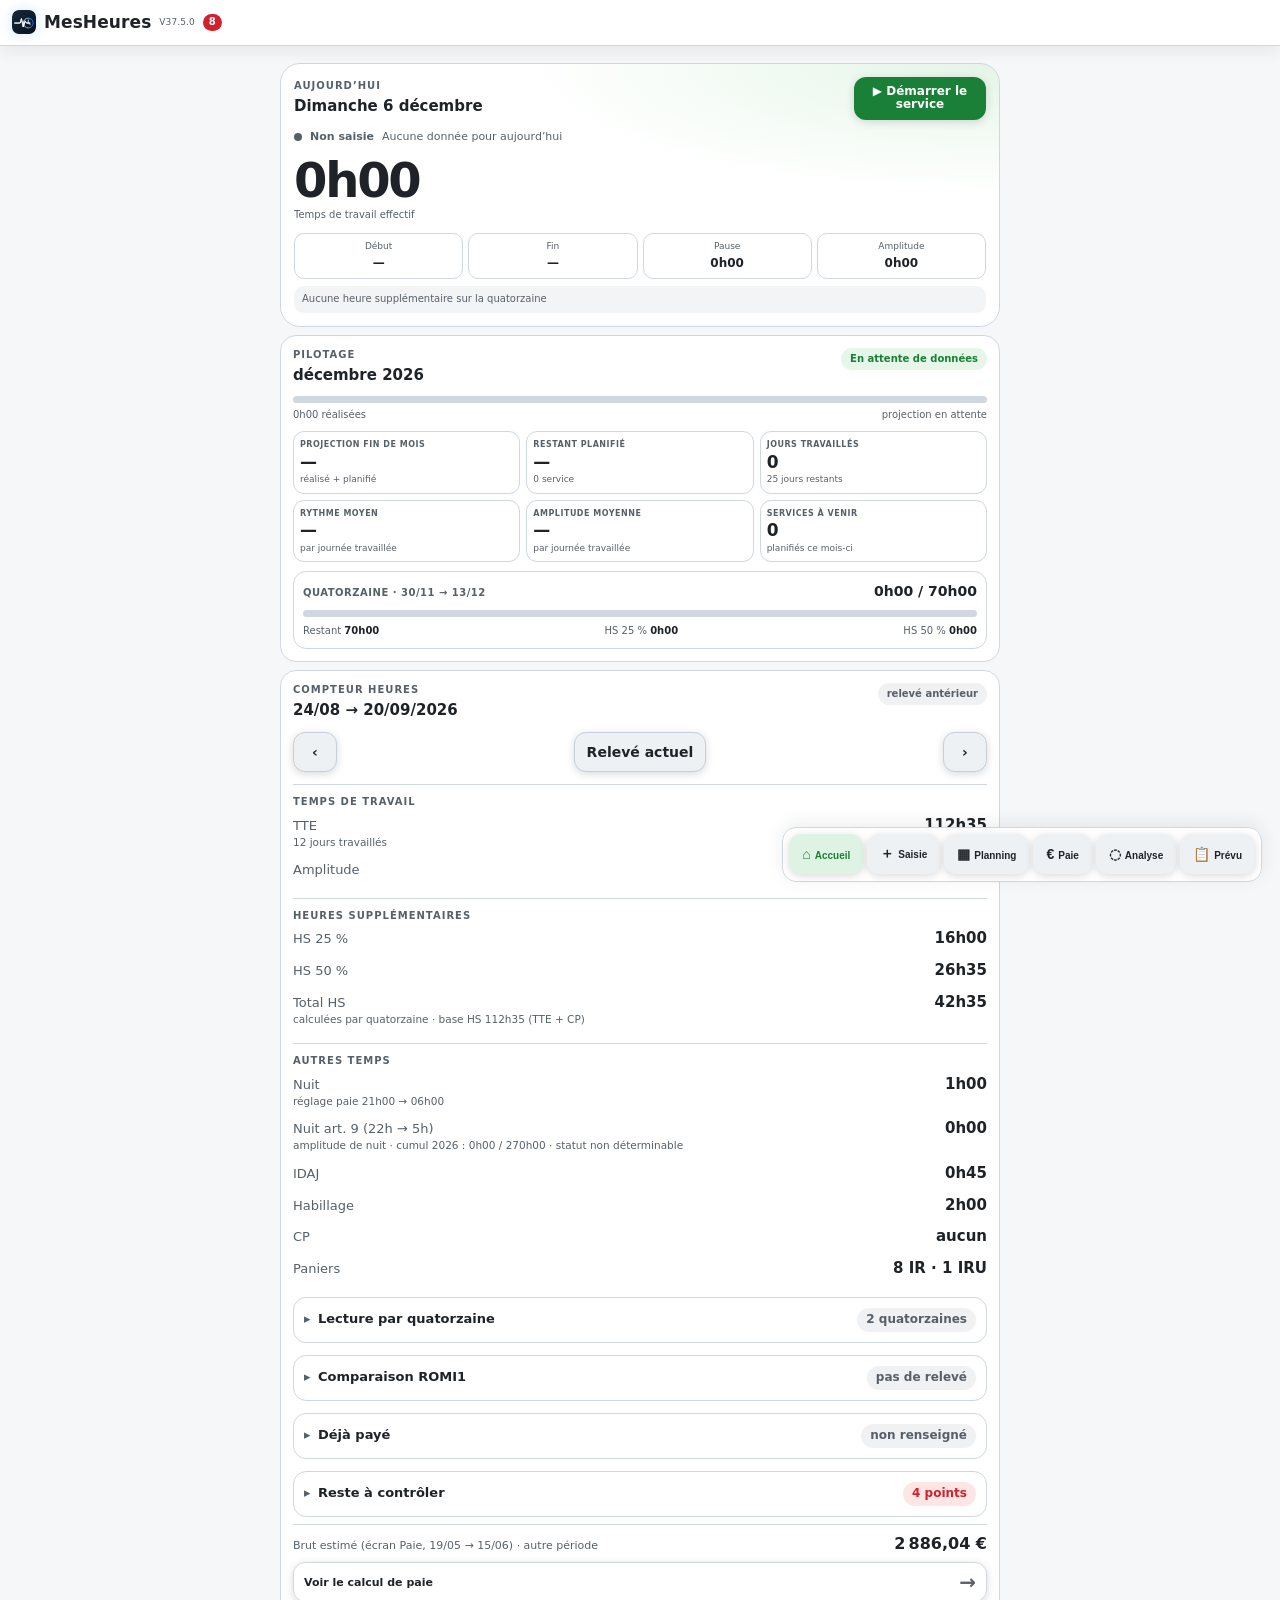
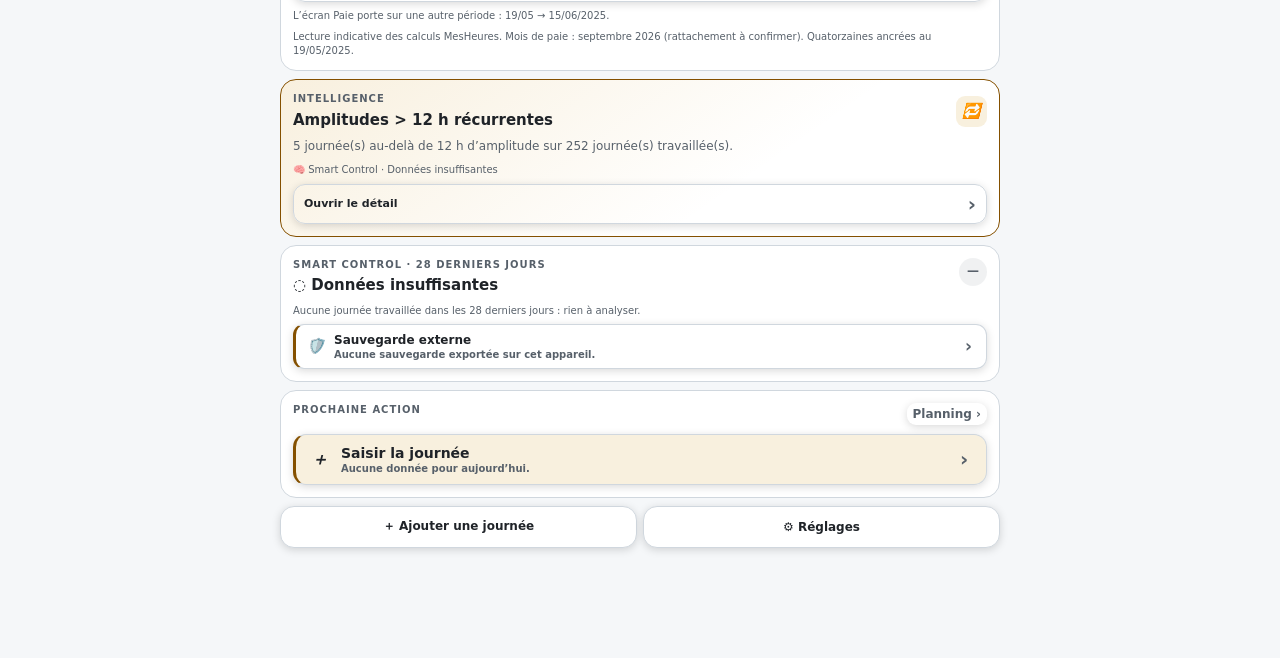
==== commit c2b73cb8: "V37.5.0 — Pagination PDF des constats et sauvegardes" ====
--- a/app/src/main/assets/web/index.html
+++ b/app/src/main/assets/web/index.html
@@ -4,12 +4,12 @@
 <meta charset="utf-8">
 <meta name="viewport" content="width=device-width,initial-scale=1,viewport-fit=cover">
 <meta name="theme-color" content="#0d1117">
-<title>MesHeures V37.4.1</title>
-<meta name="application-version" content="37.4.1">
+<title>MesHeures V37.5.0</title>
+<meta name="application-version" content="37.5.0">
 <link rel="manifest" href="./manifest.json">
-<link rel="stylesheet" href="./style/v30.css?v=37.4.1">
-<link rel="stylesheet" href="./style/v31-home.css?v=37.4.1">
-<link rel="stylesheet" href="./style/v32-fixes.css?v=37.4.1">
+<link rel="stylesheet" href="./style/v30.css?v=37.5.0">
+<link rel="stylesheet" href="./style/v31-home.css?v=37.5.0">
+<link rel="stylesheet" href="./style/v32-fixes.css?v=37.5.0">
 <link rel="icon" href="./icon.svg">
 
 
@@ -293,12 +293,12 @@
 :root[data-theme="light"] .mh-v30-timeline *{border-color:#d0d7de!important}
 
 </style>
-<script defer src="./scripts/app-v35-romi-bridge.js?v=37.4.1"></script>
-<script defer src="./scripts/app-v35-pa-analyse.js?v=37.4.1"></script>
+<script defer src="./scripts/app-v35-romi-bridge.js?v=37.5.0"></script>
+<script defer src="./scripts/app-v35-pa-analyse.js?v=37.5.0"></script>
 </head>
 <body><div id="mhSplash"><img src="./icon.svg" alt=""><b>MesHeures</b><span>Suivre aujourd’hui · anticiper demain</span></div>
 <header>
-<h1><img src="./icon.svg" class="mh-header-logo" alt="" width="24" height="24"> MesHeures <span id="mhVersion" class="mut" style="font-size:9px;font-weight:500">V37.4.1</span> <span id="hBadge" style="display:none" class="badge">!</span></h1>
+<h1><img src="./icon.svg" class="mh-header-logo" alt="" width="24" height="24"> MesHeures <span id="mhVersion" class="mut" style="font-size:9px;font-weight:500">V37.5.0</span> <span id="hBadge" style="display:none" class="badge">!</span></h1>
 
 </header>
 <main>
@@ -421,7 +421,7 @@
 <div class="card">
 <h2>📋 ROMI1 <span class="sub">Récap Mensuel Salarié — relevé officiel employeur</span></h2>
 <div class="al i" style="margin-bottom:10px">C'est le document le plus fiable de l'employeur (durée du travail, RC, ancienneté) — plus fiable que ton propre suivi.
-<b>Le ROMI1 reçu est un scan (impression → PDF), sans texte à l'intérieur.</b> Le moteur ROMI1 V37.4.1 conserve les valeurs du document source séparément des calculs MesHeures. L'OCR n'est utilisé qu'en secours.</div>
+<b>Le ROMI1 reçu est un scan (impression → PDF), sans texte à l'intérieur.</b> Le moteur ROMI1 V37.5.0 conserve les valeurs du document source séparément des calculs MesHeures. L'OCR n'est utilisé qu'en secours.</div>
 <div style="margin-bottom:9px"><label>Photo ou PDF du ROMI1</label>
 <input type="file" accept=".pdf,application/pdf,image/*" id="fromi" onchange="parseRomiFile(this.files[0])"></div>
 <div id="romiOcrOut" style="margin-top:9px"></div>
@@ -481,7 +481,7 @@
 <button class="r" onclick="wipe()">🗑 Effacer tout</button>
 </div>
 </div>
-<div class="card plugin-manager"><div class="section-head"><h2>🧩 Extensions</h2><span class="period-pill">V37.4.1</span></div>
+<div class="card plugin-manager"><div class="section-head"><h2>🧩 Extensions</h2><span class="period-pill">V37.5.0</span></div>
 <div class="al i">Ajoute des modules à MesHeures sans toucher au cœur de l’application. Les extensions importées sont isolées dans un cadre sécurisé et n’accèdent qu’aux données explicitement autorisées.</div>
 <div class="row" style="margin-bottom:10px"><button onclick="$('mhPluginFile').click()">➕ Installer .mhplugin</button><button class="g" onclick="mhPluginInfo()">ℹ️ Fonctionnement</button><button class="g" onclick="mhPluginExport()">⬇️ Export plugins</button><input id="mhPluginFile" type="file" accept=".mhplugin,application/json" onchange="mhImportPlugin(this)" style="display:none"></div>
 <div id="mhPluginList"></div>
@@ -521,58 +521,58 @@
 </div>
 </div>
 
-<script defer src="./scripts/app-core.js?v=37.4.1"></script>
-<script defer src="./scripts/app-v3741-dialogue.js?v=37.4.1"></script>
-<script defer src="./scripts/app-v37-periode.js?v=37.4.1"></script>
-<script defer src="./scripts/app-v371-nuit.js?v=37.4.1"></script>
-<script defer src="./scripts/app-v372-planning.js?v=37.4.1"></script>
-<script defer src="./scripts/app-v372-planning-import.js?v=37.4.1"></script>
-<script defer src="./scripts/app-v372-planning-grid.js?v=37.4.1"></script>
-<script defer src="./scripts/app-v372-planning-ocr.js?v=37.4.1"></script>
-<script defer src="./scripts/app-v372-planning-analysis.js?v=37.4.1"></script>
-<script defer src="./scripts/app-v372-planning-validation.js?v=37.4.1"></script>
-<script defer src="./scripts/app-v372-planning-loader.js?v=37.4.1"></script>
-<script defer src="./scripts/app-v372-planning-calendrier.js?v=37.4.1"></script>
-<script defer src="./scripts/app-v373-reel-lecture.js?v=37.4.1"></script>
-<script defer src="./scripts/app-v373-comparaison.js?v=37.4.1"></script>
-<script defer src="./scripts/app-v373-comparaison-ui.js?v=37.4.1"></script>
-<script defer src="./scripts/app-v372-planning-ui.js?v=37.4.1"></script>
-<script defer src="./scripts/app-pwa.js?v=37.4.1"></script>
-<script defer src="./scripts/app-ui.js?v=37.4.1"></script>
-<script defer src="./scripts/specialized-reader.js?v=37.4.1"></script>
-<script defer src="./scripts/app-parser.js?v=37.4.1"></script>
-<script defer src="./scripts/app-plugins.js?v=37.4.1"></script>
+<script defer src="./scripts/app-core.js?v=37.5.0"></script>
+<script defer src="./scripts/app-v3741-dialogue.js?v=37.5.0"></script>
+<script defer src="./scripts/app-v37-periode.js?v=37.5.0"></script>
+<script defer src="./scripts/app-v371-nuit.js?v=37.5.0"></script>
+<script defer src="./scripts/app-v372-planning.js?v=37.5.0"></script>
+<script defer src="./scripts/app-v372-planning-import.js?v=37.5.0"></script>
+<script defer src="./scripts/app-v372-planning-grid.js?v=37.5.0"></script>
+<script defer src="./scripts/app-v372-planning-ocr.js?v=37.5.0"></script>
+<script defer src="./scripts/app-v372-planning-analysis.js?v=37.5.0"></script>
+<script defer src="./scripts/app-v372-planning-validation.js?v=37.5.0"></script>
+<script defer src="./scripts/app-v372-planning-loader.js?v=37.5.0"></script>
+<script defer src="./scripts/app-v372-planning-calendrier.js?v=37.5.0"></script>
+<script defer src="./scripts/app-v373-reel-lecture.js?v=37.5.0"></script>
+<script defer src="./scripts/app-v373-comparaison.js?v=37.5.0"></script>
+<script defer src="./scripts/app-v373-comparaison-ui.js?v=37.5.0"></script>
+<script defer src="./scripts/app-v372-planning-ui.js?v=37.5.0"></script>
+<script defer src="./scripts/app-pwa.js?v=37.5.0"></script>
+<script defer src="./scripts/app-ui.js?v=37.5.0"></script>
+<script defer src="./scripts/specialized-reader.js?v=37.5.0"></script>
+<script defer src="./scripts/app-parser.js?v=37.5.0"></script>
+<script defer src="./scripts/app-plugins.js?v=37.5.0"></script>
 <script src="./vendor/pdfjs/pdf.min.js"></script>
 <script>
 if(window.pdfjsLib){
   window.pdfjsLib.GlobalWorkerOptions.workerSrc="./vendor/pdfjs/pdf.worker.min.js";
 }
 </script>
-<script defer src="./scripts/romi-master.js?v=37.4.1"></script>
-<script defer src="./scripts/app.js?v=37.4.1"></script>
-<script defer src="./scripts/app-pay.js?v=37.4.1"></script>
-<script defer src="./scripts/app-roadmap.js?v=37.4.1"></script>
-<script defer src="./scripts/app-projection.js?v=37.4.1"></script>
-<script defer src="./scripts/app-legal.js?v=37.4.1"></script>
-<script defer src="./scripts/app-backup.js?v=37.4.1"></script>
-<script defer src="./scripts/app-v31-4-smart.js?v=37.4.1"></script>
-<script defer src="./scripts/app-intelligence.js?v=37.4.1"></script>
-<script defer src="./scripts/app-evidence.js?v=37.4.1"></script>
-<script defer src="./scripts/app-dossier.js?v=37.4.1"></script>
-<script defer src="./scripts/app-reconciliation.js?v=37.4.1"></script>
-<script defer src="./scripts/app-hybrid.js?v=37.4.1"></script>
-<script defer src="scripts/app-v30.js?v=37.4.1"></script>
-<script defer src="scripts/app-v30-smart.js?v=37.4.1"></script>
-<script defer src="./scripts/app-v37-control.js?v=37.4.1"></script>
-<script defer src="./scripts/app-v37-dossier.js?v=37.4.1"></script>
-<script defer src="./scripts/app-v37-romi-reconciliation.js?v=37.4.1"></script>
-<script defer src="./scripts/app-v37-compteur.js?v=37.4.1"></script>
-<script defer src="scripts/app-v31-home.js?v=37.4.1"></script>
-<script defer src="./scripts/app-v37-assistant-paie.js?v=37.4.1"></script>
-<script defer src="./scripts/app-v33-assistant.js?v=37.4.1"></script>
-<script defer src="./scripts/app-theme.js?v=37.4.1"></script>
+<script defer src="./scripts/romi-master.js?v=37.5.0"></script>
+<script defer src="./scripts/app.js?v=37.5.0"></script>
+<script defer src="./scripts/app-pay.js?v=37.5.0"></script>
+<script defer src="./scripts/app-roadmap.js?v=37.5.0"></script>
+<script defer src="./scripts/app-projection.js?v=37.5.0"></script>
+<script defer src="./scripts/app-legal.js?v=37.5.0"></script>
+<script defer src="./scripts/app-backup.js?v=37.5.0"></script>
+<script defer src="./scripts/app-v31-4-smart.js?v=37.5.0"></script>
+<script defer src="./scripts/app-intelligence.js?v=37.5.0"></script>
+<script defer src="./scripts/app-evidence.js?v=37.5.0"></script>
+<script defer src="./scripts/app-dossier.js?v=37.5.0"></script>
+<script defer src="./scripts/app-reconciliation.js?v=37.5.0"></script>
+<script defer src="./scripts/app-hybrid.js?v=37.5.0"></script>
+<script defer src="scripts/app-v30.js?v=37.5.0"></script>
+<script defer src="scripts/app-v30-smart.js?v=37.5.0"></script>
+<script defer src="./scripts/app-v37-control.js?v=37.5.0"></script>
+<script defer src="./scripts/app-v37-dossier.js?v=37.5.0"></script>
+<script defer src="./scripts/app-v37-romi-reconciliation.js?v=37.5.0"></script>
+<script defer src="./scripts/app-v37-compteur.js?v=37.5.0"></script>
+<script defer src="scripts/app-v31-home.js?v=37.5.0"></script>
+<script defer src="./scripts/app-v37-assistant-paie.js?v=37.5.0"></script>
+<script defer src="./scripts/app-v33-assistant.js?v=37.5.0"></script>
+<script defer src="./scripts/app-theme.js?v=37.5.0"></script>
 <script>(function(){var hide=function(){var s=document.getElementById('mhSplash');if(s)s.classList.add('off')};setTimeout(hide,300);setTimeout(hide,1000);})();</script>
-<script defer src="./scripts/app-v35-7-romi-reconciliation.js?v=37.4.1"></script>
-<script defer src="./scripts/app-v35-8-correction.js?v=37.4.1"></script>
+<script defer src="./scripts/app-v35-7-romi-reconciliation.js?v=37.5.0"></script>
+<script defer src="./scripts/app-v35-8-correction.js?v=37.5.0"></script>
 </body>
 </html>
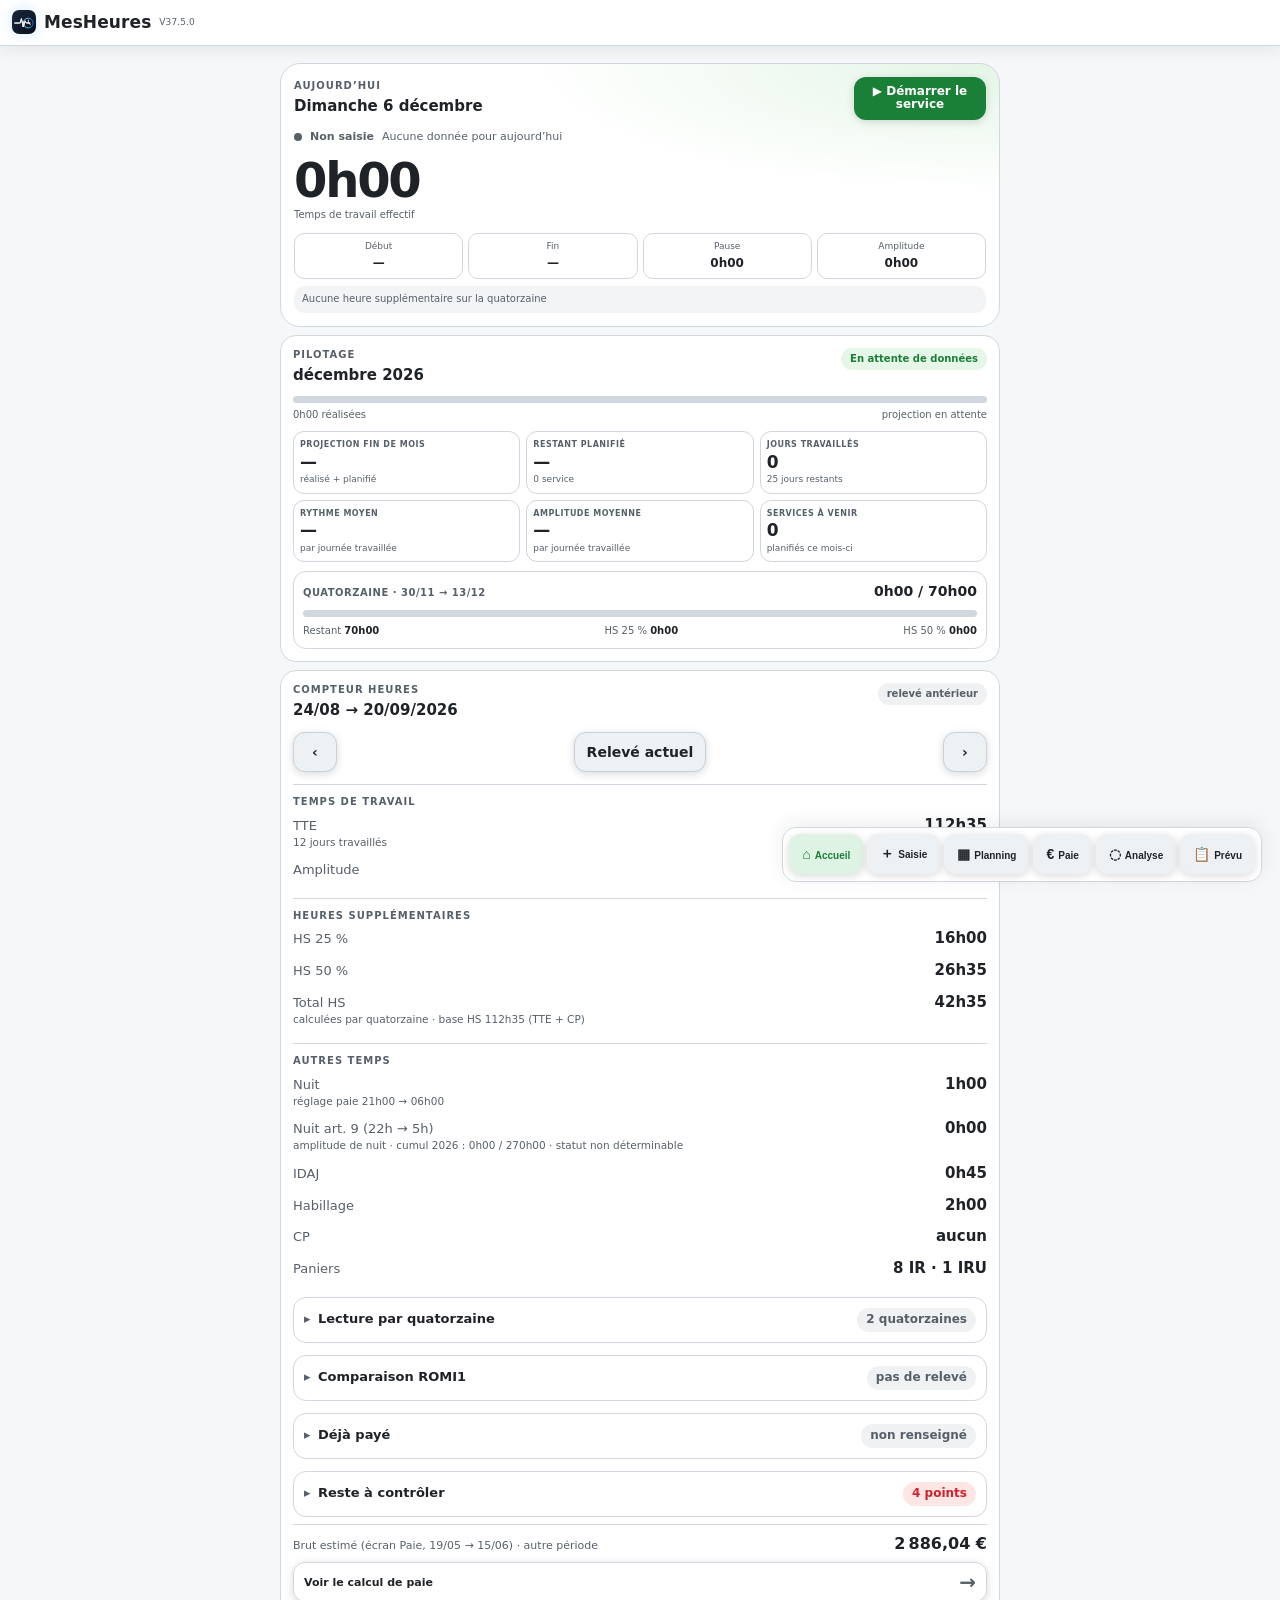
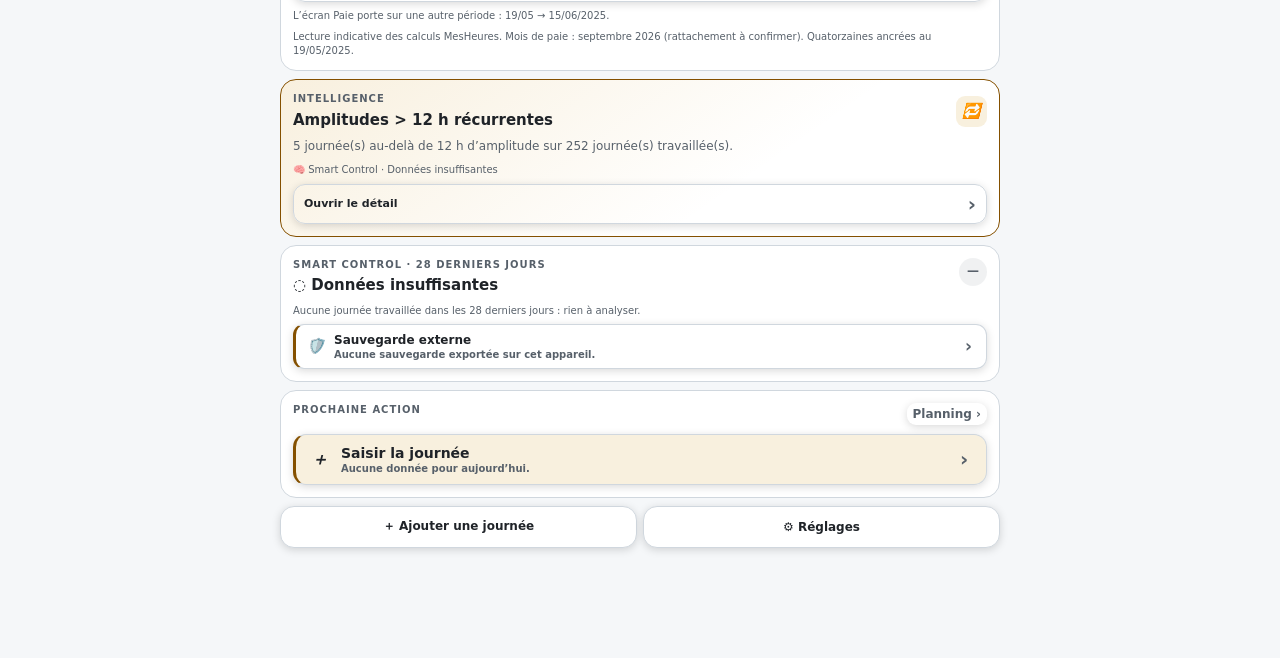
==== commit 5b65e82e: "V37.5.0-B : pilotage et cache" ====
--- a/app/src/main/assets/web/index.html
+++ b/app/src/main/assets/web/index.html
@@ -7,9 +7,9 @@
 <title>MesHeures V37.5.0</title>
 <meta name="application-version" content="37.5.0">
 <link rel="manifest" href="./manifest.json">
-<link rel="stylesheet" href="./style/v30.css?v=37.5.0">
-<link rel="stylesheet" href="./style/v31-home.css?v=37.5.0">
-<link rel="stylesheet" href="./style/v32-fixes.css?v=37.5.0">
+<link rel="stylesheet" href="./style/v30.css?v=37.5.0-B">
+<link rel="stylesheet" href="./style/v31-home.css?v=37.5.0-B">
+<link rel="stylesheet" href="./style/v32-fixes.css?v=37.5.0-B">
 <link rel="icon" href="./icon.svg">
 
 
@@ -293,8 +293,8 @@
 :root[data-theme="light"] .mh-v30-timeline *{border-color:#d0d7de!important}
 
 </style>
-<script defer src="./scripts/app-v35-romi-bridge.js?v=37.5.0"></script>
-<script defer src="./scripts/app-v35-pa-analyse.js?v=37.5.0"></script>
+<script defer src="./scripts/app-v35-romi-bridge.js?v=37.5.0-B"></script>
+<script defer src="./scripts/app-v35-pa-analyse.js?v=37.5.0-B"></script>
 </head>
 <body><div id="mhSplash"><img src="./icon.svg" alt=""><b>MesHeures</b><span>Suivre aujourd’hui · anticiper demain</span></div>
 <header>
@@ -521,58 +521,58 @@
 </div>
 </div>
 
-<script defer src="./scripts/app-core.js?v=37.5.0"></script>
-<script defer src="./scripts/app-v3741-dialogue.js?v=37.5.0"></script>
-<script defer src="./scripts/app-v37-periode.js?v=37.5.0"></script>
-<script defer src="./scripts/app-v371-nuit.js?v=37.5.0"></script>
-<script defer src="./scripts/app-v372-planning.js?v=37.5.0"></script>
-<script defer src="./scripts/app-v372-planning-import.js?v=37.5.0"></script>
-<script defer src="./scripts/app-v372-planning-grid.js?v=37.5.0"></script>
-<script defer src="./scripts/app-v372-planning-ocr.js?v=37.5.0"></script>
-<script defer src="./scripts/app-v372-planning-analysis.js?v=37.5.0"></script>
-<script defer src="./scripts/app-v372-planning-validation.js?v=37.5.0"></script>
-<script defer src="./scripts/app-v372-planning-loader.js?v=37.5.0"></script>
-<script defer src="./scripts/app-v372-planning-calendrier.js?v=37.5.0"></script>
-<script defer src="./scripts/app-v373-reel-lecture.js?v=37.5.0"></script>
-<script defer src="./scripts/app-v373-comparaison.js?v=37.5.0"></script>
-<script defer src="./scripts/app-v373-comparaison-ui.js?v=37.5.0"></script>
-<script defer src="./scripts/app-v372-planning-ui.js?v=37.5.0"></script>
-<script defer src="./scripts/app-pwa.js?v=37.5.0"></script>
-<script defer src="./scripts/app-ui.js?v=37.5.0"></script>
-<script defer src="./scripts/specialized-reader.js?v=37.5.0"></script>
-<script defer src="./scripts/app-parser.js?v=37.5.0"></script>
-<script defer src="./scripts/app-plugins.js?v=37.5.0"></script>
+<script defer src="./scripts/app-core.js?v=37.5.0-B"></script>
+<script defer src="./scripts/app-v3741-dialogue.js?v=37.5.0-B"></script>
+<script defer src="./scripts/app-v37-periode.js?v=37.5.0-B"></script>
+<script defer src="./scripts/app-v371-nuit.js?v=37.5.0-B"></script>
+<script defer src="./scripts/app-v372-planning.js?v=37.5.0-B"></script>
+<script defer src="./scripts/app-v372-planning-import.js?v=37.5.0-B"></script>
+<script defer src="./scripts/app-v372-planning-grid.js?v=37.5.0-B"></script>
+<script defer src="./scripts/app-v372-planning-ocr.js?v=37.5.0-B"></script>
+<script defer src="./scripts/app-v372-planning-analysis.js?v=37.5.0-B"></script>
+<script defer src="./scripts/app-v372-planning-validation.js?v=37.5.0-B"></script>
+<script defer src="./scripts/app-v372-planning-loader.js?v=37.5.0-B"></script>
+<script defer src="./scripts/app-v372-planning-calendrier.js?v=37.5.0-B"></script>
+<script defer src="./scripts/app-v373-reel-lecture.js?v=37.5.0-B"></script>
+<script defer src="./scripts/app-v373-comparaison.js?v=37.5.0-B"></script>
+<script defer src="./scripts/app-v373-comparaison-ui.js?v=37.5.0-B"></script>
+<script defer src="./scripts/app-v372-planning-ui.js?v=37.5.0-B"></script>
+<script defer src="./scripts/app-pwa.js?v=37.5.0-B"></script>
+<script defer src="./scripts/app-ui.js?v=37.5.0-B"></script>
+<script defer src="./scripts/specialized-reader.js?v=37.5.0-B"></script>
+<script defer src="./scripts/app-parser.js?v=37.5.0-B"></script>
+<script defer src="./scripts/app-plugins.js?v=37.5.0-B"></script>
 <script src="./vendor/pdfjs/pdf.min.js"></script>
 <script>
 if(window.pdfjsLib){
   window.pdfjsLib.GlobalWorkerOptions.workerSrc="./vendor/pdfjs/pdf.worker.min.js";
 }
 </script>
-<script defer src="./scripts/romi-master.js?v=37.5.0"></script>
-<script defer src="./scripts/app.js?v=37.5.0"></script>
-<script defer src="./scripts/app-pay.js?v=37.5.0"></script>
-<script defer src="./scripts/app-roadmap.js?v=37.5.0"></script>
-<script defer src="./scripts/app-projection.js?v=37.5.0"></script>
-<script defer src="./scripts/app-legal.js?v=37.5.0"></script>
-<script defer src="./scripts/app-backup.js?v=37.5.0"></script>
-<script defer src="./scripts/app-v31-4-smart.js?v=37.5.0"></script>
-<script defer src="./scripts/app-intelligence.js?v=37.5.0"></script>
-<script defer src="./scripts/app-evidence.js?v=37.5.0"></script>
-<script defer src="./scripts/app-dossier.js?v=37.5.0"></script>
-<script defer src="./scripts/app-reconciliation.js?v=37.5.0"></script>
-<script defer src="./scripts/app-hybrid.js?v=37.5.0"></script>
-<script defer src="scripts/app-v30.js?v=37.5.0"></script>
-<script defer src="scripts/app-v30-smart.js?v=37.5.0"></script>
-<script defer src="./scripts/app-v37-control.js?v=37.5.0"></script>
-<script defer src="./scripts/app-v37-dossier.js?v=37.5.0"></script>
-<script defer src="./scripts/app-v37-romi-reconciliation.js?v=37.5.0"></script>
-<script defer src="./scripts/app-v37-compteur.js?v=37.5.0"></script>
-<script defer src="scripts/app-v31-home.js?v=37.5.0"></script>
-<script defer src="./scripts/app-v37-assistant-paie.js?v=37.5.0"></script>
-<script defer src="./scripts/app-v33-assistant.js?v=37.5.0"></script>
-<script defer src="./scripts/app-theme.js?v=37.5.0"></script>
+<script defer src="./scripts/romi-master.js?v=37.5.0-B"></script>
+<script defer src="./scripts/app.js?v=37.5.0-B"></script>
+<script defer src="./scripts/app-pay.js?v=37.5.0-B"></script>
+<script defer src="./scripts/app-roadmap.js?v=37.5.0-B"></script>
+<script defer src="./scripts/app-projection.js?v=37.5.0-B"></script>
+<script defer src="./scripts/app-legal.js?v=37.5.0-B"></script>
+<script defer src="./scripts/app-backup.js?v=37.5.0-B"></script>
+<script defer src="./scripts/app-v31-4-smart.js?v=37.5.0-B"></script>
+<script defer src="./scripts/app-intelligence.js?v=37.5.0-B"></script>
+<script defer src="./scripts/app-evidence.js?v=37.5.0-B"></script>
+<script defer src="./scripts/app-dossier.js?v=37.5.0-B"></script>
+<script defer src="./scripts/app-reconciliation.js?v=37.5.0-B"></script>
+<script defer src="./scripts/app-hybrid.js?v=37.5.0-B"></script>
+<script defer src="scripts/app-v30.js?v=37.5.0-B"></script>
+<script defer src="scripts/app-v30-smart.js?v=37.5.0-B"></script>
+<script defer src="./scripts/app-v37-control.js?v=37.5.0-B"></script>
+<script defer src="./scripts/app-v37-dossier.js?v=37.5.0-B"></script>
+<script defer src="./scripts/app-v37-romi-reconciliation.js?v=37.5.0-B"></script>
+<script defer src="./scripts/app-v37-compteur.js?v=37.5.0-B"></script>
+<script defer src="scripts/app-v31-home.js?v=37.5.0-B"></script>
+<script defer src="./scripts/app-v37-assistant-paie.js?v=37.5.0-B"></script>
+<script defer src="./scripts/app-v33-assistant.js?v=37.5.0-B"></script>
+<script defer src="./scripts/app-theme.js?v=37.5.0-B"></script>
 <script>(function(){var hide=function(){var s=document.getElementById('mhSplash');if(s)s.classList.add('off')};setTimeout(hide,300);setTimeout(hide,1000);})();</script>
-<script defer src="./scripts/app-v35-7-romi-reconciliation.js?v=37.5.0"></script>
-<script defer src="./scripts/app-v35-8-correction.js?v=37.5.0"></script>
+<script defer src="./scripts/app-v35-7-romi-reconciliation.js?v=37.5.0-B"></script>
+<script defer src="./scripts/app-v35-8-correction.js?v=37.5.0-B"></script>
 </body>
 </html>
